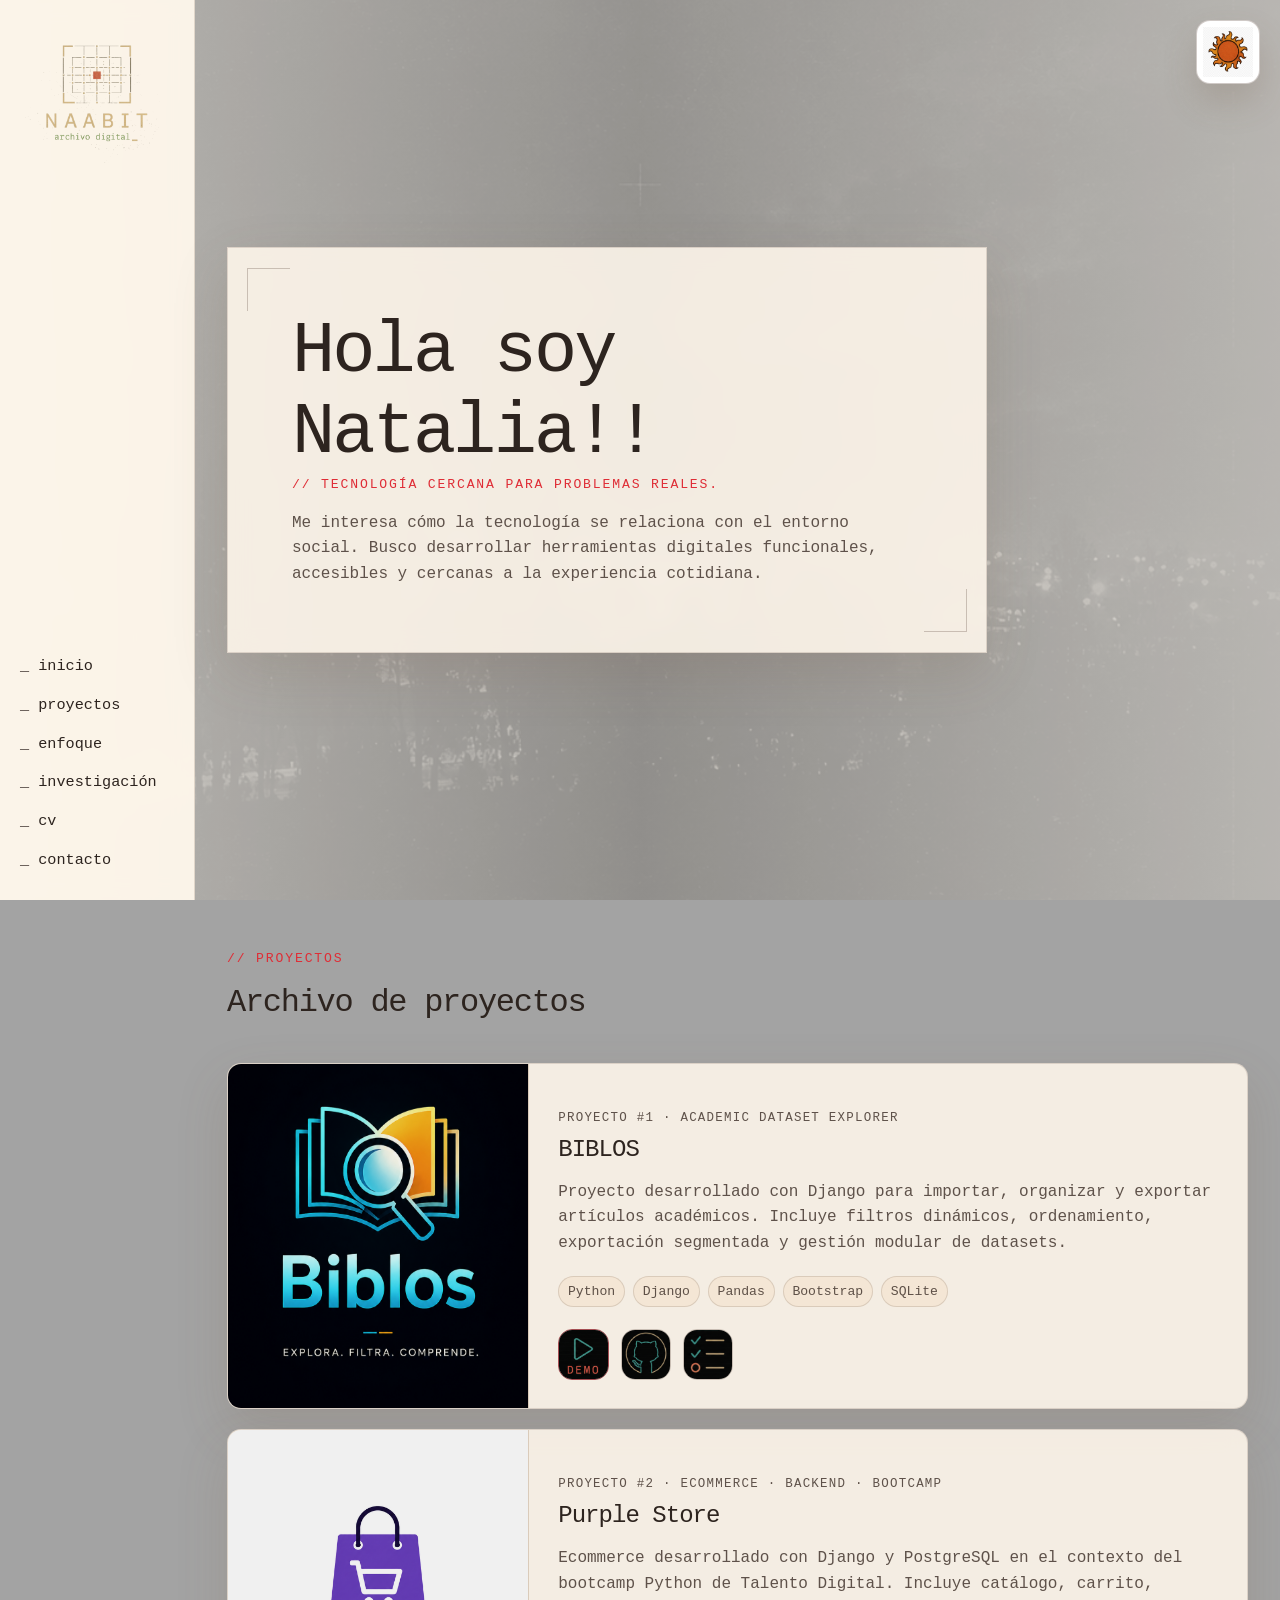
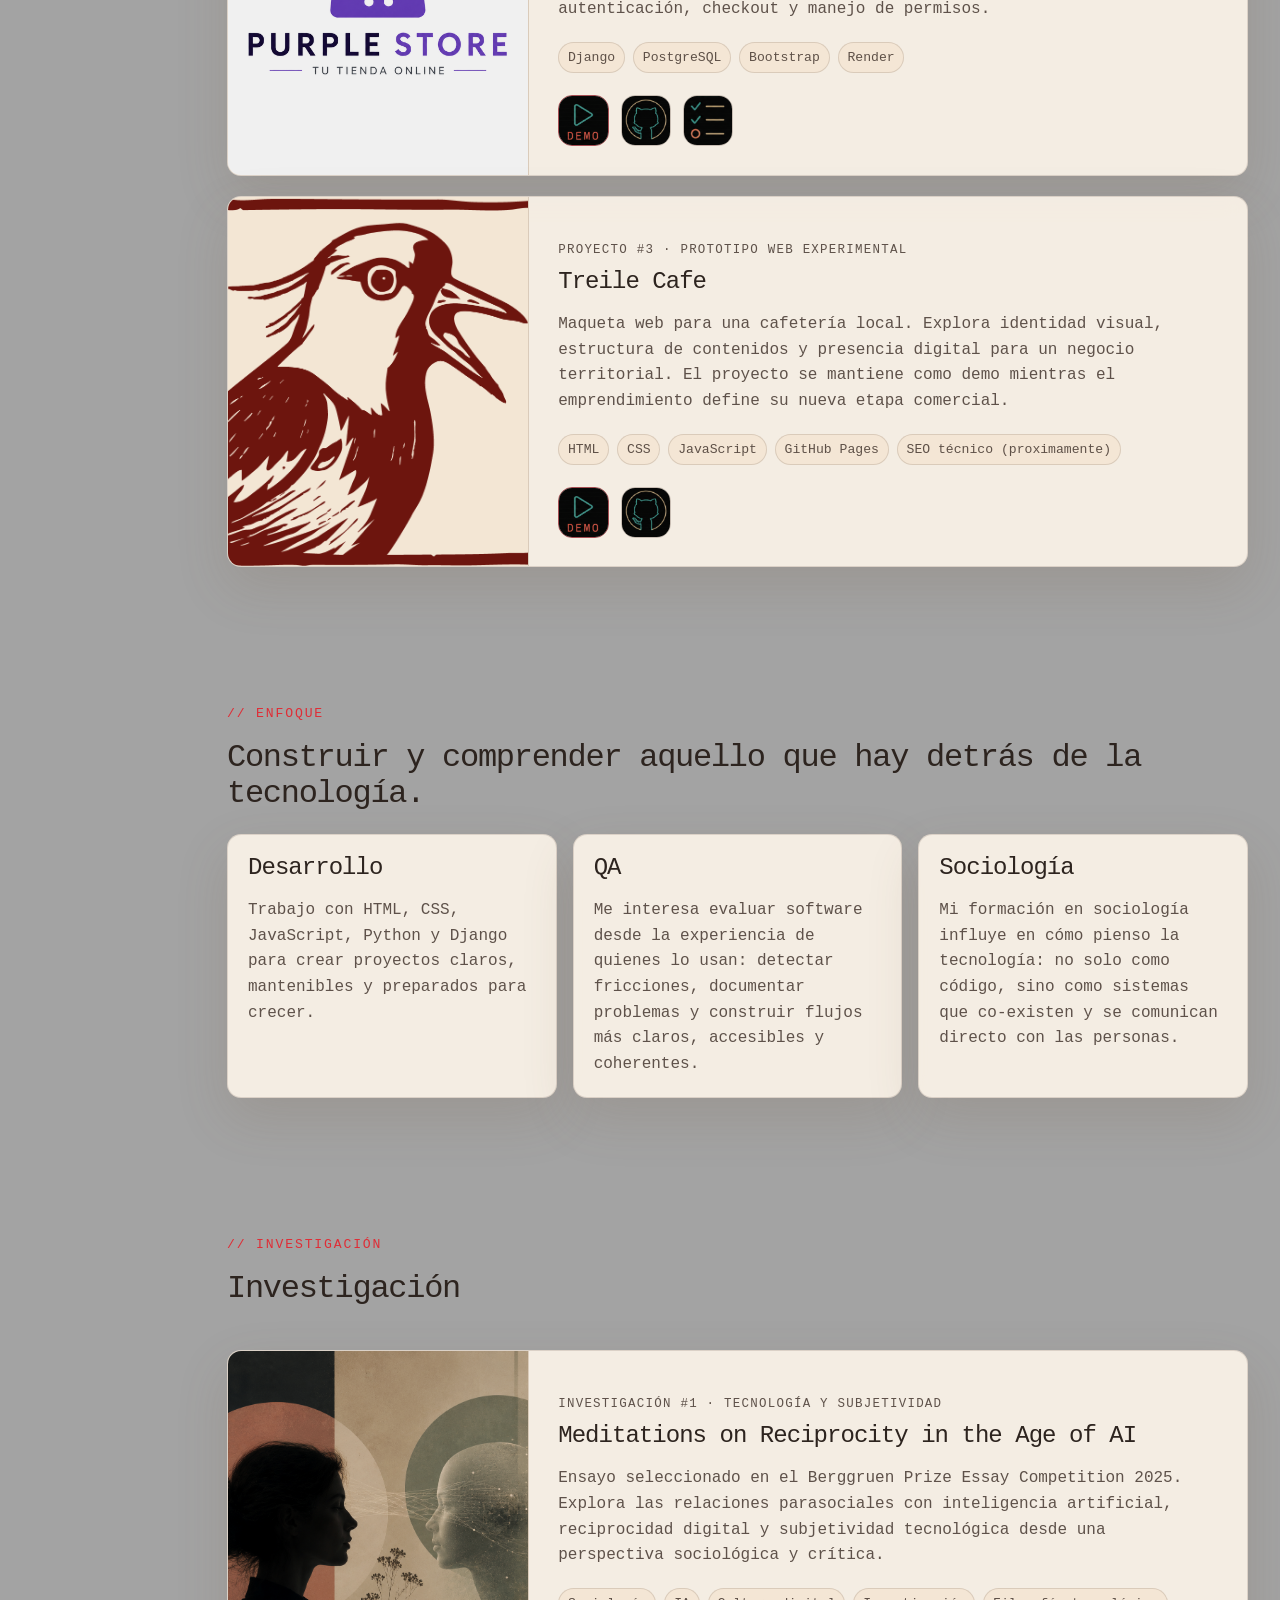
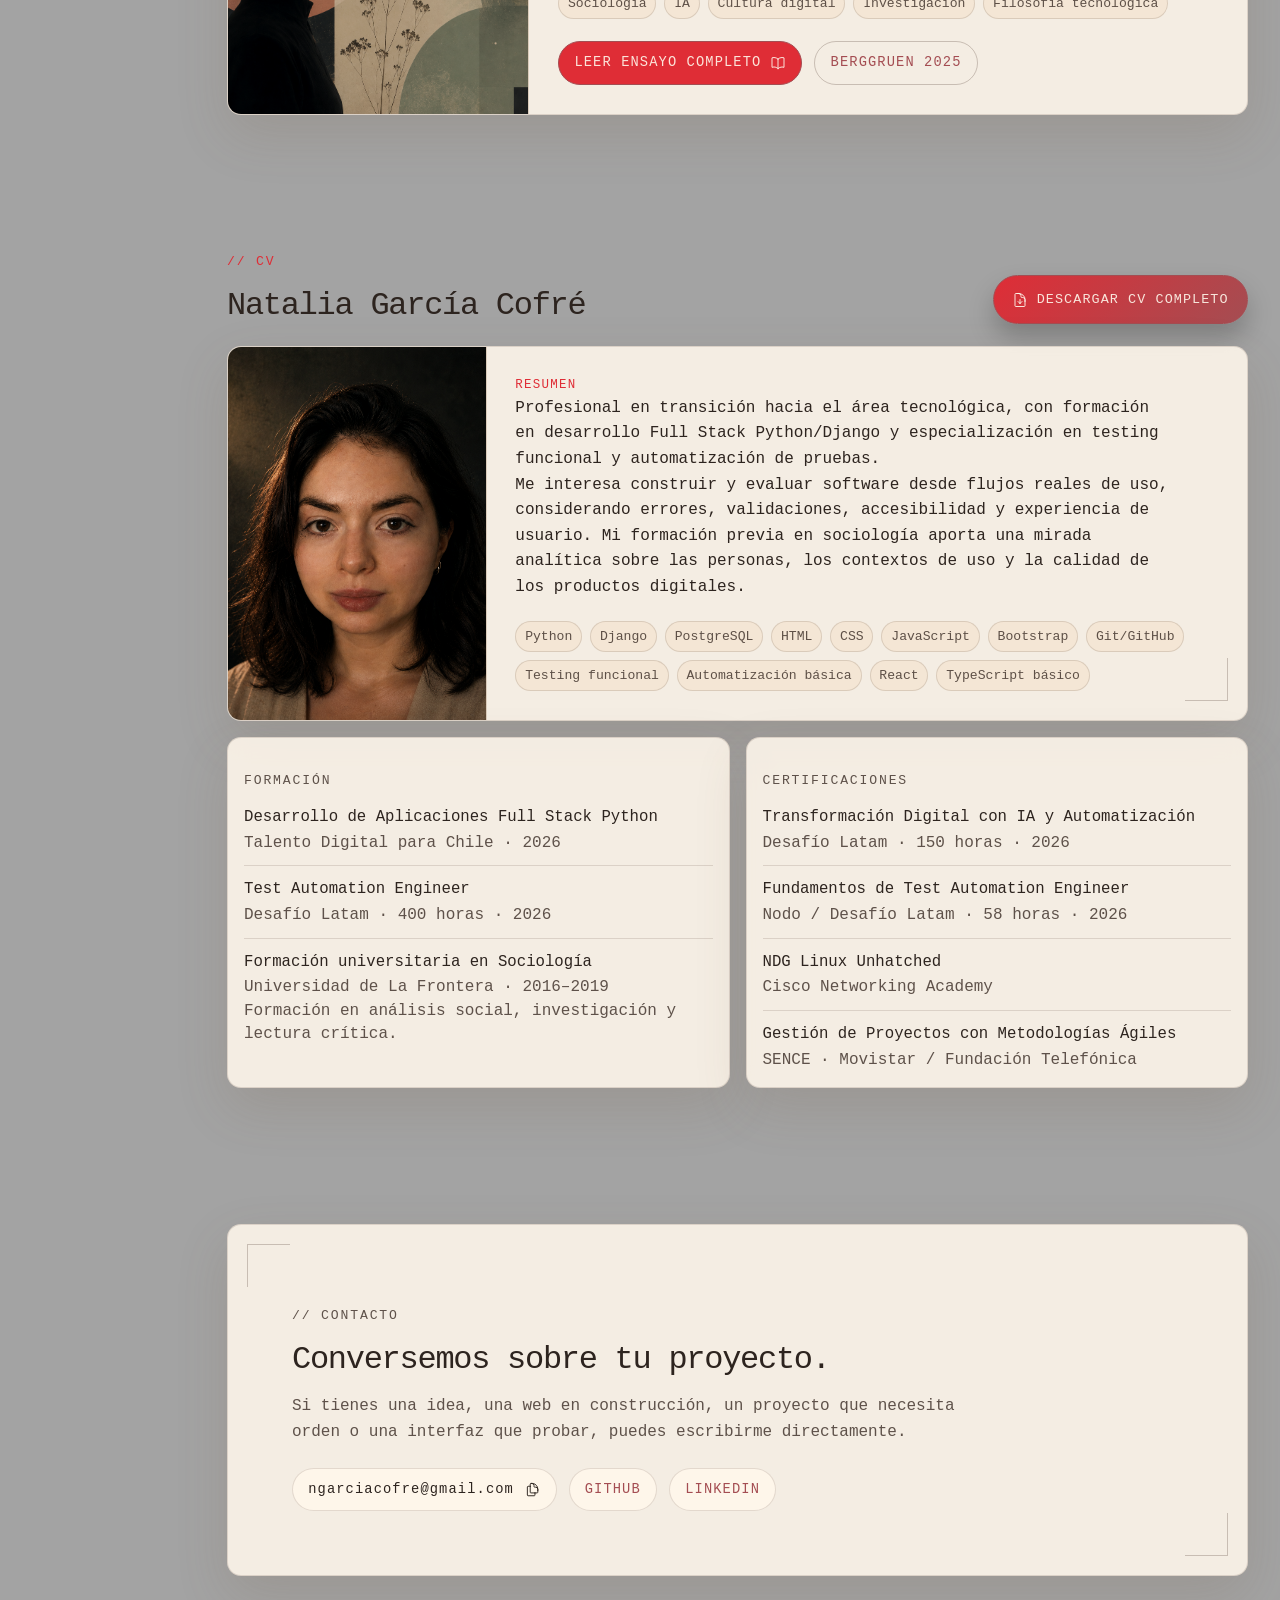
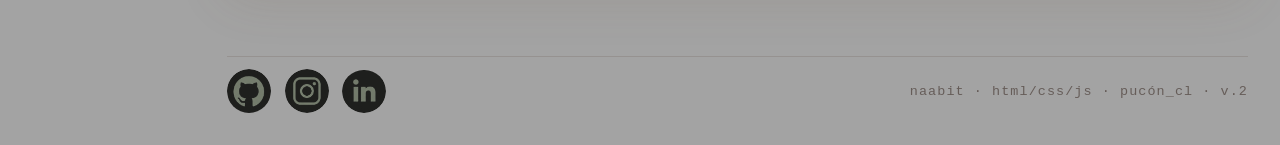
==== index.html @ daf8503c "añade link de certificados" ====
<!doctype html>
<html lang="es">
  <head>
    <meta charset="UTF-8" />
    <meta name="viewport" content="width=device-width, initial-scale=1.0" />
    <meta
      name="description"
      content="Portafolio de Natalia García Cofré"
      image="./assets/img/logo2.png"
    />
    <title>Natalia García | Naabit</title>

    <script>
      (() => {
        try {
          const storedTheme = localStorage.getItem("naabit-theme");
          const theme =
            storedTheme === "light" || storedTheme === "dark"
              ? storedTheme
              : window.matchMedia("(prefers-color-scheme: light)").matches
                ? "light"
                : "dark";
          document.documentElement.dataset.theme = theme;
        } catch {
          document.documentElement.dataset.theme = "dark";
        }
      })();
    </script>

    <link rel="icon" type="image/png" href="./assets/img/favicon/favicon.png" />
    <link rel="stylesheet" href="./assets/css/style.css" />
  </head>

  <body class="is-loading">
    <div class="page-loader" aria-hidden="true">
      <p class="page-loader__label">Natalia Garcia - Portafolio</p>
    </div>

    <div class="site-layout">
      <div data-include="./partials/sidebar.html"></div>

      <main class="main">
        <section class="hero" id="inicio" aria-labelledby="hero-title">
          <div class="hero__panel frame-panel">
            <h1 id="hero-title">Hola soy Natalia!!</h1>
            <p class="eyebrow">// Tecnología cercana para problemas reales.</p>
            <p class="hero__text">
              Me interesa cómo la tecnología se relaciona con el entorno social.
              Busco desarrollar herramientas digitales funcionales, accesibles y
              cercanas a la experiencia cotidiana.
            </p>
          </div>
        </section>

        <section
          class="section projects-list"
          id="proyectos"
          aria-labelledby="projects-title"
        >
          <div class="section-header section-header--inline">
            <div>
              <p class="eyebrow">// PROYECTOS</p>
              <h2 id="projects-title">Archivo de proyectos</h2>
            </div>
         
          </div>

          <article class="project-card">
            <figure class="project-card__media">
              <img
                src="./assets/img/projects/biblos.png"
                alt="Vista del proyecto BIBLOS"
                loading="lazy"
              />
            </figure>

            <div class="project-card__body">
              <p class="project-card__kicker">Proyecto #1 · Academic Dataset Explorer</p>
              <h3>BIBLOS</h3>
              <p>
                Proyecto desarrollado con Django para importar, organizar y exportar
                artículos académicos. Incluye filtros dinámicos, ordenamiento,
                exportación segmentada y gestión modular de datasets.
              </p>

              <ul class="tag-list" aria-label="Tecnologías utilizadas en BIBLOS">
                <li>Python</li>
                <li>Django</li>
                <li>Pandas</li>
                <li>Bootstrap</li>
                <li>SQLite</li>
              </ul>

              <div class="project-card__actions" aria-label="Enlaces de BIBLOS">
                <a
                  class="button button--primary button--icon"
                  href="https://biblos-adql.onrender.com/"
                  target="_blank"
                  rel="noopener noreferrer"
                  aria-label="Ver demo de BIBLOS"
                  title="Ver demo"
                >
                  <img
                    class="button__icon"
                    src="./assets/img/icons/icon-demo.png"
                    alt=""
                    aria-hidden="true"
                    loading="lazy"
                  />
                  <span class="visually-hidden">Ver demo</span>
                </a>
                <a
                  class="button button--ghost button--icon"
                  href="https://github.com/naabit/biblos"
                  target="_blank"
                  rel="noopener noreferrer"
                  aria-label="Repositorio de BIBLOS"
                  title="Repositorio"
                >
                  <img
                    class="button__icon"
                    src="./assets/img/icons/icon-repo.png"
                    alt=""
                    aria-hidden="true"
                    loading="lazy"
                  />
                  <span class="visually-hidden">Repositorio</span>
                </a>
                <a
                  class="button button--ghost button--icon"
                  href="https://github.com/naabit/biblos/actions"
                  target="_blank"
                  rel="noopener noreferrer"
                  aria-label="Testing de BIBLOS"
                  title="Testing"
                >
                  <img
                    class="button__icon"
                    src="./assets/img/icons/icon-testing.png"
                    alt=""
                    aria-hidden="true"
                    loading="lazy"
                  />
                  <span class="visually-hidden">Testing</span>
                </a>
              </div>
            </div>
          </article>

          <article class="project-card">
            <figure class="project-card__media">
              <img
                src="./assets/img/projects/purple-store.png"
                alt="Vista del proyecto Purple Store"
                loading="lazy"
              />
            </figure>

            <div class="project-card__body">
              <p class="project-card__kicker">Proyecto #2 · Ecommerce · Backend · Bootcamp</p>
              <h3>Purple Store</h3>
              <p>
                Ecommerce desarrollado con Django y PostgreSQL en el contexto del
                bootcamp Python de Talento Digital. Incluye catálogo, carrito,
                autenticación, checkout y manejo de permisos.
              </p>

              <ul class="tag-list" aria-label="Tecnologías utilizadas en Purple Store">
                <li>Django</li>
                <li>PostgreSQL</li>
                <li>Bootstrap</li>
                <li>Render</li>
              </ul>

              <div class="project-card__actions" aria-label="Enlaces de Purple Store">
                <a
                  class="button button--primary button--icon"
                  href="https://ecommerce-portafolio.onrender.com/"
                  target="_blank"
                  rel="noopener noreferrer"
                  aria-label="Ver demo de Purple Store"
                  title="Ver demo"
                >
                  <img
                    class="button__icon"
                    src="./assets/img/icons/icon-demo.png"
                    alt=""
                    aria-hidden="true"
                    loading="lazy"
                  />
                  <span class="visually-hidden">Ver demo</span>
                </a>
                <a
                  class="button button--ghost button--icon"
                  href="https://github.com/naabit/ecommerce_portafolio"
                  target="_blank"
                  rel="noopener noreferrer"
                  aria-label="Repositorio de Purple Store"
                  title="Repositorio"
                >
                  <img
                    class="button__icon"
                    src="./assets/img/icons/icon-repo.png"
                    alt=""
                    aria-hidden="true"
                    loading="lazy"
                  />
                  <span class="visually-hidden">Repositorio</span>
                </a>
                <a
                  class="button button--ghost button--icon"
                  href="https://github.com/naabit/ecommerce-testing-portfolio"
                  target="_blank"
                  rel="noopener noreferrer"
                  aria-label="Testing de Purple Store"
                  title="Testing"
                >
                  <img
                    class="button__icon"
                    src="./assets/img/icons/icon-testing.png"
                    alt=""
                    aria-hidden="true"
                    loading="lazy"
                  />
                  <span class="visually-hidden">Testing</span>
                </a>
              </div>
            </div>
          </article>

          <article class="project-card">
            <figure class="project-card__media">
              <img
                src="./assets/img/projects/treile-cafe.png"
                alt="Isologotipo del proyecto Treile Cafe"
                loading="lazy"
              />
            </figure>

            <div class="project-card__body">
              <p class="project-card__kicker">Proyecto #3 · Prototipo web experimental</p>
              <h3>Treile Cafe</h3>
              <p>
                Maqueta web para una cafetería local. Explora identidad visual, estructura de contenidos y presencia digital para un negocio territorial. El proyecto se mantiene como demo mientras el emprendimiento define su nueva etapa comercial.

              </p>

              <ul class="tag-list" aria-label="Tecnologías utilizadas en Treile Cafe">
                <li>HTML</li>
                <li>CSS</li>
                <li>JavaScript</li>
                <li>GitHub Pages</li>
                <li>SEO técnico (proximamente)</li>
              </ul>

              <div class="project-card__actions" aria-label="Enlaces de Treile Cafe">
                <a
                  class="button button--primary button--icon"
                  href="https://naabit.github.io/treile-cafe-site/index.html"
                  target="_blank"
                  rel="noopener noreferrer"
                  aria-label="Ver demo de Treile Cafe"
                  title="Ver demo"
                >
                  <img
                    class="button__icon"
                    src="./assets/img/icons/icon-demo.png"
                    alt=""
                    aria-hidden="true"
                    loading="lazy"
                  />
                  <span class="visually-hidden">Ver demo</span>
                </a>
                <a
                  class="button button--ghost button--icon"
                  href="https://github.com/naabit/treile-cafe-site"
                  target="_blank"
                  rel="noopener noreferrer"
                  aria-label="Repositorio de Treile Cafe"
                  title="Repositorio"
                >
                  <img
                    class="button__icon"
                    src="./assets/img/icons/icon-repo.png"
                    alt=""
                    aria-hidden="true"
                    loading="lazy"
                  />
                  <span class="visually-hidden">Repositorio</span>
                </a>
              </div>
            </div>
          </article>
        </section>

        <section class="section intro" id="enfoque" aria-labelledby="intro-title">
          <div class="section-header">
            <p class="eyebrow">// ENFOQUE</p>
            <h2 id="intro-title">
              Construir y comprender aquello que hay detrás de la tecnología.
            </h2>
          </div>

          <div class="intro__grid">
            <article class="info-card">
              <h3>Desarrollo</h3>
              <p>
                Trabajo con HTML, CSS, JavaScript, Python y Django para crear
                proyectos claros, mantenibles y preparados para crecer.
              </p>
            </article>

            <article class="info-card">
              <h3>QA</h3>
              <p>
                Me interesa evaluar software desde la experiencia de quienes lo usan:
                detectar fricciones, documentar problemas y construir flujos más claros,
                accesibles y coherentes.
              </p>
            </article>

            <article class="info-card">
              <h3>Sociología</h3>
              <p>
                Mi formación en sociología influye en cómo pienso la tecnología:
                no solo como código, sino como sistemas que co-existen y se comunican
                directo con las personas.
              </p>
            </article>
          </div>
        </section>

        <section
          class="section projects-preview"
          id="investigacion"
          aria-labelledby="research-title"
        >
          <div class="section-header section-header--inline">
            <div>
              <p class="eyebrow">// INVESTIGACIÓN</p>
              <h2 id="research-title">Investigación</h2>
            </div>
          </div>

          <article class="project-card project-card--featured">
            <figure class="project-card__media">
              <img
                src="./assets/img/projects/ensayo.png"
                alt="Investigación sobre reciprocidad e inteligencia artificial"
                loading="lazy"
              />
            </figure>

            <div class="project-card__body">
              <p class="project-card__kicker">Investigación #1 · Tecnología y subjetividad</p>

              <h3>Meditations on Reciprocity in the Age of AI</h3>

              <p>
                Ensayo seleccionado en el Berggruen Prize Essay Competition 2025.
                Explora las relaciones parasociales con inteligencia artificial,
                reciprocidad digital y subjetividad tecnológica desde una perspectiva
                sociológica y crítica.
              </p>

              <ul class="tag-list" aria-label="Temas del ensayo">
                <li>Sociología</li>
                <li>IA</li>
                <li>Cultura digital</li>
                <li>Investigación</li>
                <li>Filosofía tecnológica</li>
              </ul>

              <div class="project-card__actions" aria-label="Enlaces del ensayo">
                <a
                  class="button button--primary"
                  href="https://loc.closertotruth.com/essay/meditations-on-reciprocity-in-the-age-of-ai-from-descartes-to-augmented-parasociality"
                  target="_blank"
                  rel="noopener noreferrer"
                  title="Leer ensayo completo"
                >
                  Leer ensayo completo
                  <svg
                    xmlns="http://www.w3.org/2000/svg"
                    fill="none"
                    viewBox="0 0 24 24"
                    stroke-width="1.5"
                    stroke="currentColor"
                    class="button__icon button__icon--inline"
                    aria-hidden="true"
                  >
                    <path
                      stroke-linecap="round"
                      stroke-linejoin="round"
                      d="M12 6.042A8.967 8.967 0 0 0 6 3.75c-1.052 0-2.062.18-3 .512v14.25A8.987 8.987 0 0 1 6 18c2.305 0 4.408.867 6 2.292m0-14.25a8.966 8.966 0 0 1 6-2.292c1.052 0 2.062.18 3 .512v14.25A8.987 8.987 0 0 0 18 18a8.967 8.967 0 0 0-6 2.292m0-14.25v14.25"
                    />
                  </svg>
                </a>

                <a
                  class="button button--ghost"
                  href="https://loc.closertotruth.com/berggruen-prize-essay-competition-2025"
                  target="_blank"
                  rel="noopener noreferrer"
                  title="Sobre la publicación"
                >
                  Berggruen 2025
                </a>
              </div>
            </div>
          </article>
        </section>

        <section class="section cv-section" id="cv" aria-labelledby="cv-title">
          <div class="section-header section-header--inline">
            <div>
              <p class="eyebrow">// CV</p>
              <h2 id="cv-title">Natalia García Cofré</h2>
            </div>
            <a
              class="cv-download"
              href="assets/docs/Curriculum-Natalia-Garcia.pdf"
              download="Curriculum-Natalia-Garcia.pdf"
            >
              <svg
                xmlns="http://www.w3.org/2000/svg"
                fill="none"
                viewBox="0 0 24 24"
                stroke-width="1.5"
                stroke="currentColor"
                class="cv-download__icon"
                aria-hidden="true"
              >
                <path
                  stroke-linecap="round"
                  stroke-linejoin="round"
                  d="M19.5 14.25v-2.625a3.375 3.375 0 0 0-3.375-3.375h-1.5A1.125 1.125 0 0 1 13.5 7.125v-1.5a3.375 3.375 0 0 0-3.375-3.375H8.25m.75 12 3 3m0 0 3-3m-3 3v-6m-1.5-9H5.625c-.621 0-1.125.504-1.125 1.125v17.25c0 .621.504 1.125 1.125 1.125h12.75c.621 0 1.125-.504 1.125-1.125V11.25a9 9 0 0 0-9-9Z"
                />
              </svg>
              <span>Descargar CV completo</span>
            </a>
          </div>

          <div class="cv-layout">
            <article class="cv-profile frame-panel">
              <figure class="cv-profile__media">
                <img
                  src="./assets/img/profile/perfil.png"
                  alt="Retrato de Natalia Garcia"
                  loading="lazy"
                />
              </figure>

              <div class="cv-profile__body">
                <p class="project-card__kicker">Resumen</p>
               
                <p class="cv-copy">
                  Profesional en transición hacia el área tecnológica, con formación en
                  desarrollo Full Stack Python/Django y especialización en testing
                  funcional y automatización de pruebas.
                </p>
                <p class="cv-copy">
                  Me interesa construir y evaluar software desde flujos reales de uso,
                  considerando errores, validaciones, accesibilidad y experiencia de
                  usuario. Mi formación previa en sociología aporta una mirada analítica
                  sobre las personas, los contextos de uso y la calidad de los productos
                  digitales.
                </p>

                <ul class="tag-list cv-stack" aria-label="Stack y áreas de trabajo">
                  <li>Python</li>
                  <li>Django</li>
                  <li>PostgreSQL</li>
                  <li>HTML</li>
                  <li>CSS</li>
                  <li>JavaScript</li>
                  <li>Bootstrap</li>
                  <li>Git/GitHub</li>
                  <li>Testing funcional</li>
                  <li>Automatización básica</li>
                  <li>React</li>
                  <li>TypeScript básico</li>
                </ul>
              </div>
            </article>

            <div class="cv-grid">
              <article class="info-card cv-card">
                <p class="eyebrow">Formación</p>
                <ul class="cv-list">
                  <li>
                    <strong><a href="https://acreditta.com/credential/1b093081-d14d-458e-a0ff-f20a1e03487c?utm_source=copy&amp;resource_type=badge&amp;resource=1b093081-d14d-458e-a0ff-f20a1e03487c" target="_blank" rel="noopener noreferrer">Desarrollo de Aplicaciones Full Stack Python</a></strong>
                    <span>Talento Digital para Chile · 2026</span>
                  </li>
                  <li>
                    <strong><a href="https://drive.google.com/file/d/1nXvD0d7Q6rV4WrnhYBP-T9habJBA5LOC/view" target="_blank" rel="noopener noreferrer">Test Automation Engineer</a></strong>
                    <span>Desafío Latam · 400 horas · 2026</span>
                  </li>
                  <li>
                    <strong>Formación universitaria en Sociología</strong>
                    <span>Universidad de La Frontera · 2016–2019</span>
                    <span>Formación en análisis social, investigación y lectura crítica.</span>
                  </li>
                </ul>
              </article>

              <article class="info-card cv-card">
                <p class="eyebrow">Certificaciones</p>
                <ul class="cv-list">
                  <li>
                    <strong><a href="https://drive.google.com/file/d/1O0ClMxR_2RqCRDNe1PTMragcGR-EZ21w/view?usp=sharing" target="_blank" rel="noopener noreferrer">Transformación Digital con IA y Automatización</a></strong>
                    <span>Desafío Latam · 150 horas · 2026</span>
                  </li>
                  <li>
                    <strong><a href="https://drive.google.com/file/d/1Xo8-DrMdQPS5Ubs-uxffksuEOo8TcP1F/view?usp=sharing" target="_blank" rel="noopener noreferrer">Fundamentos de Test Automation Engineer</a></strong>
                    <span>Nodo / Desafío Latam · 58 horas · 2026</span>
                  </li>
                  <li>
                    <strong><a href="https://drive.google.com/file/d/10uEG-2bQ6M_fmjWRBORK6n0UhUWyj4Q_/view?usp=sharing" target="_blank" rel="noopener noreferrer">NDG Linux Unhatched</a></strong>
                    <span>Cisco Networking Academy</span>
                  </li>
                  <li>
                    <strong><a href="https://drive.google.com/file/d/1MkPyHT_rA7sqMEEII-9rd4pFSx6bOiCQ/view?usp=sharing" target="_blank" rel="noopener noreferrer">Gestión de Proyectos con Metodologías Ágiles</a></strong>
                    <span>SENCE · Movistar / Fundación Telefónica</span>
                  </li>
                </ul>
              </article>
            </div>
          </div>
        </section>

        <section class="section contact-band" id="contacto" aria-labelledby="contact-title">
          <div class="frame-panel">
            <p class="eyebrow">// CONTACTO</p>
            <h2 id="contact-title">Conversemos sobre tu proyecto.</h2>
            <p>
              Si tienes una idea, una web en construcción, un proyecto que necesita
              orden o una interfaz que probar, puedes escribirme directamente.
            </p>

            <div class="contact-options" aria-label="Opciones de contacto">
              <div class="contact-email-group">
                <button
                  class="contact-copy"
                  type="button"
                  data-copy-email="ngarciacofre@gmail.com"
                  aria-label="Copiar correo ngarciacofre@gmail.com"
                  title="Copiar correo"
                >
                  <span class="contact-copy__text">ngarciacofre@gmail.com</span>
                  <svg
                    xmlns="http://www.w3.org/2000/svg"
                    fill="none"
                    viewBox="0 0 24 24"
                    stroke-width="1.5"
                    stroke="currentColor"
                    class="contact-copy__icon contact-copy__icon--copy"
                    aria-hidden="true"
                  >
                    <path
                      stroke-linecap="round"
                      stroke-linejoin="round"
                      d="M15.75 17.25v3.375c0 .621-.504 1.125-1.125 1.125h-9.75a1.125 1.125 0 0 1-1.125-1.125V7.875c0-.621.504-1.125 1.125-1.125H6.75a9.06 9.06 0 0 1 1.5.124m7.5 10.376h3.375c.621 0 1.125-.504 1.125-1.125V11.25c0-4.46-3.243-8.161-7.5-8.876a9.06 9.06 0 0 0-1.5-.124H9.375c-.621 0-1.125.504-1.125 1.125v3.5m7.5 10.375H9.375a1.125 1.125 0 0 1-1.125-1.125v-9.25m12 6.625v-1.875a3.375 3.375 0 0 0-3.375-3.375h-1.5a1.125 1.125 0 0 1-1.125-1.125v-1.5a3.375 3.375 0 0 0-3.375-3.375H9.75"
                    />
                  </svg>
                  <svg
                    xmlns="http://www.w3.org/2000/svg"
                    fill="none"
                    viewBox="0 0 24 24"
                    stroke-width="1.5"
                    stroke="currentColor"
                    class="contact-copy__icon contact-copy__icon--success"
                    aria-hidden="true"
                  >
                    <path
                      stroke-linecap="round"
                      stroke-linejoin="round"
                      d="M11.35 3.836c-.065.21-.1.433-.1.664 0 .414.336.75.75.75h4.5a.75.75 0 0 0 .75-.75 2.25 2.25 0 0 0-.1-.664m-5.8 0A2.251 2.251 0 0 1 13.5 2.25H15c1.012 0 1.867.668 2.15 1.586m-5.8 0c-.376.023-.75.05-1.124.08C9.095 4.01 8.25 4.973 8.25 6.108V8.25m8.9-4.414c.376.023.75.05 1.124.08 1.131.094 1.976 1.057 1.976 2.192V16.5A2.25 2.25 0 0 1 18 18.75h-2.25m-7.5-10.5H4.875c-.621 0-1.125.504-1.125 1.125v11.25c0 .621.504 1.125 1.125 1.125h9.75c.621 0 1.125-.504 1.125-1.125V18.75m-7.5-10.5h6.375c.621 0 1.125.504 1.125 1.125v9.375m-8.25-3 1.5 1.5 3-3.75"
                    />
                  </svg>
                </button>
              </div>
              <a
                class="contact-link"
                href="https://github.com/naabit"
                target="_blank"
                rel="noopener noreferrer"
              >
                GitHub
              </a>
              <a
                class="contact-link"
                href="https://www.linkedin.com/in/natalia-garcia-cofre"
                target="_blank"
                rel="noopener noreferrer"
              >
                LinkedIn
              </a>
            </div>
          </div>
        </section>

        <div data-include="./partials/footer.html"></div>
      </main>
    </div>

    <script src="./assets/js/includes.js"></script>
    <script src="./assets/js/main.js"></script>
  </body>
</html>
---- assets/css/style.css ----
:root {
  --color-bg: #080b0b;
  --color-bg-soft: #101514;
  --color-surface: rgba(8, 11, 11, 0.68);
  --color-surface-muted: rgba(16, 21, 20, 0.32);
  --color-text: #efe6cf;
  --color-text-soft: rgba(216, 210, 189, 0.78);
  --color-text-muted: rgba(216, 210, 189, 0.55);
  --color-primary: #d96b70;
  --color-primary-dark: #c4575d;
  --color-primary-soft: rgba(217, 107, 112, 0.12);
  --color-border: rgba(216, 210, 189, 0.18);
  --color-border-strong: rgba(216, 210, 189, 0.32);
  --color-sidebar: rgba(16, 21, 20, 0.42);
  --color-sidebar-mobile: rgba(16, 21, 20, 0.76);
  --color-overlay-main: rgba(8, 11, 11, 0.96);
  --color-overlay-mid: rgba(8, 11, 11, 0.62);
  --color-overlay-end: rgba(8, 11, 11, 0.9);
  --color-radial: rgba(217, 107, 112, 0.35);
  --shadow-card: 0 22px 70px rgba(0, 0, 0, 0.48);
  --shadow-float: 0 16px 40px rgba(0, 0, 0, 0.28);
  --font-mono: "Courier New", monospace;
  --radius: 14px;
  --sidebar-width: 195px;
  --frame-corner-size: 42px;
  --frame-corner-offset: 1.2rem;
  --frame-content-safe: calc(var(--frame-corner-offset) + var(--frame-corner-size) + 0.75rem);
}

html[data-theme="light"] {
  --color-bg: #50505085;
  --color-bg-soft: #fff8ece5;
  --color-surface: rgba(255, 248, 236, 0.88);
  --color-surface-muted: rgba(243, 227, 205, 0.66);
  --color-text: #2d241f;
  --color-text-soft: rgba(61, 47, 40, 0.82);
  --color-text-muted: rgba(61, 47, 40, 0.6);
  --color-primary: #df2d36;
  --color-primary-dark: #a44d52;
  --color-primary-soft: rgba(217, 107, 112, 0.16);
  --color-border: rgba(88, 66, 54, 0.16);
  --color-border-strong: rgba(88, 66, 54, 0.28);
  --color-sidebar: rgba(255, 248, 236, 0.94);
  --color-sidebar-mobile: rgba(255, 248, 236, 0.94);
  --color-overlay-main: rgba(246, 239, 227, 0.92);
  --color-overlay-mid: rgba(246, 239, 227, 0.72);
  --color-overlay-end: rgba(255, 248, 236, 0.88);
  --color-radial: rgba(217, 107, 112, 0.16);
  --shadow-card: 0 20px 52px rgba(112, 84, 64, 0.16);
  --shadow-float: 0 18px 34px rgba(112, 84, 64, 0.2);
}

* {
  box-sizing: border-box;
  margin: 0;
  padding: 0;
}

html {
  scroll-behavior: smooth;
}

section[id] {
  scroll-margin-top: 1.25rem;
}

body {
  min-height: 100vh;
  overflow-x: hidden;
  background: var(--color-bg);
  color: var(--color-text);
  font-family: var(--font-mono);
  line-height: 1.6;
  -webkit-font-smoothing: antialiased;
  -moz-osx-font-smoothing: grayscale;
}

body.is-loading {
  overflow: hidden;
}

body::before {
  content: "";
  position: fixed;
  inset: 0;
  z-index: -2;
  pointer-events: none;
  background: var(--color-bg);
}

body::after {
  content: "";
  position: fixed;
  inset: 0;
  z-index: -1;
  pointer-events: none;
  background-image:
    linear-gradient(90deg, var(--color-overlay-main), var(--color-overlay-mid), var(--color-overlay-end)),
    radial-gradient(circle at 72% 42%, var(--color-radial), transparent 0 10%, transparent 20%),
    url("../img/bg/hero-bg.png");
  background-size: cover;
  background-position: center;
  filter: grayscale(0.55) contrast(1.08) brightness(0.8);
}

img {
  max-width: 100%;
  display: block;
}

a {
  color: inherit;
  text-decoration: none;
}

a:hover {
  color: var(--color-primary);
}

a:focus-visible,
button:focus-visible {
  outline: 2px solid rgba(217, 107, 112, 0.75);
  outline-offset: 4px;
  border-radius: 8px;
}

button {
  font: inherit;
}

.page-loader {
  position: fixed;
  inset: 0;
  z-index: 9999;
  display: grid;
  place-items: center;
  padding: 1.5rem;
  background:
    linear-gradient(135deg, var(--color-overlay-main), var(--color-overlay-end)),
    var(--color-bg);
  transition: opacity 0.35s ease, visibility 0.35s ease;
}

.page-loader.is-hidden {
  opacity: 0;
  visibility: hidden;
  pointer-events: none;
}

.page-loader__label {
  color: var(--color-text);
  font-size: clamp(1.15rem, 2.5vw, 1.8rem);
  letter-spacing: 0.18em;
  text-transform: uppercase;
  text-align: center;
}

.site-layout {
  display: grid;
  grid-template-columns: var(--sidebar-width) minmax(0, 1fr);
  min-height: 100vh;
}

.sidebar {
  position: sticky;
  top: 0;
  height: 100vh;
  display: flex;
  flex-direction: column;
  gap: 1.25rem;
  padding: 1.5rem 1.25rem;
  overflow: auto;
  border-right: 1px solid var(--color-border);
  background: var(--color-sidebar);
  backdrop-filter: blur(10px);
}

.sidebar__top {
  display: flex;
  align-items: center;
  justify-content: space-between;
  gap: 0.85rem;
}

.brand {
  display: inline-flex;
  align-items: center;
}

.brand__logo {
  width: min(220px, 100%);
  height: auto;
  opacity: 0.94;
}

.nav {
  display: flex;
  flex-direction: column;
  gap: 0.9rem;
  margin-top: auto;
  padding-bottom: 0.25rem;
}

.nav a {
  color: var(--color-text);
  font-size: 0.95rem;
  transition: color 0.2s ease, transform 0.2s ease;
}

.nav a:hover {
  color: var(--color-primary);
  transform: translateX(6px);
}

.nav-toggle {
  display: none;
}

.main {
  min-height: 100vh;
  display: flex;
  flex-direction: column;
  gap: clamp(1rem, 2vw, 1.5rem);
  padding: clamp(1.25rem, 3vw, 2rem);
}

.hero,
.section {
  position: relative;
  z-index: 1;
}

.frame-panel,
.project-card,
.info-card {
  position: relative;
  background: var(--color-surface);
  border: 1px solid var(--color-border);
  box-shadow: var(--shadow-card);
  backdrop-filter: blur(10px);
}

.frame-panel::before,
.frame-panel::after {
  content: "";
  position: absolute;
  width: var(--frame-corner-size);
  height: var(--frame-corner-size);
  z-index: 0;
  pointer-events: none;
}

.frame-panel::before {
  top: var(--frame-corner-offset);
  left: var(--frame-corner-offset);
  border-top: 1px solid var(--color-border-strong);
  border-left: 1px solid var(--color-border-strong);
}

.frame-panel::after {
  right: var(--frame-corner-offset);
  bottom: var(--frame-corner-offset);
  border-right: 1px solid var(--color-border-strong);
  border-bottom: 1px solid var(--color-border-strong);
}

.frame-panel > * {
  position: relative;
  z-index: 1;
}

.hero {
  min-height: calc(100vh - 4rem);
  display: grid;
  align-items: center;
  gap: 1rem;
}

.hero__panel {
  width: min(760px, 100%);
  padding: clamp(2rem, 5vw, 4rem);
}

.eyebrow {
  margin-bottom: 1rem;
  color: var(--color-primary);
  font-size: 0.82rem;
  letter-spacing: 0.14em;
  text-transform: uppercase;
}

h1,
h2,
h3 {
  color: var(--color-text);
  font-weight: 400;
  line-height: 1.12;
  letter-spacing: -0.04em;
}

h1 {
  max-width: 780px;
  font-size: clamp(2.25rem, 6vw, 4.5rem);
}

h2 {
  font-size: clamp(1.45rem, 3vw, 2rem);
}

h3 {
  font-size: clamp(1.2rem, 2vw, 1.5rem);
}

.hero__text,
.info-card p,
.project-card p,
.contact-band p {
  max-width: 680px;
  margin-top: 1rem;
  color: var(--color-text-soft);
}

.hero__actions,
.project-card__actions,
.contact-options {
  display: flex;
  flex-wrap: wrap;
  gap: 0.75rem;
  margin-top: 1.4rem;
}

.button,
.contact-link,
.text-link {
  display: inline-flex;
  align-items: center;
  width: fit-content;
  color: var(--color-primary-dark);
  font-size: 0.86rem;
  letter-spacing: 0.08em;
  text-transform: uppercase;
}

.button,
.contact-link {
  justify-content: center;
  padding: 0.62rem 0.95rem;
  border: 1px solid var(--color-border);
  border-radius: 999px;
  background: var(--color-surface);
  color: var(--color-text);
  transition: transform 0.2s ease, border-color 0.2s ease, background 0.2s ease, color 0.2s ease;
}

.contact-copy {
  display: inline-flex;
  align-items: center;
  justify-content: space-between;
  gap: 0.7rem;
  min-width: min(100%, 18rem);
  padding: 0.62rem 0.95rem;
  border: 1px solid var(--color-border);
  border-radius: 999px;
  background: var(--color-surface);
  color: var(--color-text);
  font: inherit;
  font-size: 0.86rem;
  letter-spacing: 0.08em;
  cursor: pointer;
  transition: transform 0.2s ease, border-color 0.2s ease, background 0.2s ease, color 0.2s ease;
}

.contact-copy__text {
  min-width: 0;
  overflow-wrap: anywhere;
  text-align: left;
}

.contact-copy__icon {
  width: 0.95rem;
  height: 0.95rem;
  flex: 0 0 auto;
}

.contact-copy__icon--success {
  display: none;
}

.button--icon {
  padding: 0;
  width: 3.15rem;
  height: 3.15rem;
  border-radius: 14px;
  overflow: hidden;
}

.button__icon {
  width: 100%;
  height: 100%;
  object-fit: cover;
  display: block;
}

.button__icon--inline {
  width: 1rem;
  height: 1rem;
  flex: 0 0 auto;
}

.button {
  gap: 0.55rem;
}

.visually-hidden {
  position: absolute;
  width: 1px;
  height: 1px;
  padding: 0;
  margin: -1px;
  overflow: hidden;
  clip: rect(0, 0, 0, 0);
  white-space: nowrap;
  border: 0;
}

.button--primary {
  background: var(--color-primary);
  color: var(--color-bg-soft);
  border: 1px solid var(--color-primary-dark);
}

.button--primary:hover {
  background: var(--color-primary-dark);
  color: var(--color-bg-soft);
}

.button--ghost {
  background: transparent;
  color: var(--color-primary-dark);
  border: 1px solid var(--color-border-strong);
}

.button:hover,
.contact-link:hover,
.contact-copy:hover {
  transform: translateY(-1px);
}

.button--ghost:hover {
  background: var(--color-primary-soft);
  color: var(--color-primary-dark);
}

.text-link {
  padding-bottom: 0.2rem;
  color: var(--color-primary-dark);
  border-bottom: 1px solid transparent;
}

.text-link::after {
  content: "_";
  margin-left: 0.18em;
  animation: cursor-blink 1.05s steps(1, end) infinite;
}

.text-link:hover,
.contact-link:hover,
.contact-copy:hover {
  color: var(--color-primary);
}

.text-link:hover {
  border-color: var(--color-primary);
}

.cv-download {
  display: inline-flex;
  align-items: center;
  justify-content: center;
  gap: 0.55rem;
  padding: 0.78rem 1.15rem;
  border: 1px solid var(--color-primary-dark);
  border-radius: 999px;
  background:
    linear-gradient(135deg, var(--color-primary), var(--color-primary-dark));
  box-shadow: 0 14px 26px rgba(0, 0, 0, 0.22);
  color: var(--color-bg-soft);
  font-size: 0.84rem;
  letter-spacing: 0.08em;
  text-transform: uppercase;
  transition:
    transform 0.2s ease,
    box-shadow 0.2s ease,
    filter 0.2s ease;
}

.cv-download__icon {
  width: 1rem;
  height: 1rem;
  flex: 0 0 auto;
}

.cv-download:hover {
  color: var(--color-bg-soft);
  transform: translateY(-2px);
  box-shadow: 0 18px 30px rgba(0, 0, 0, 0.28);
  filter: saturate(1.08);
}

@keyframes cursor-blink {
  0%, 49% { opacity: 1; }
  50%, 100% { opacity: 0; }
}

.hero__meta {
  align-self: end;
  justify-self: end;
  color: var(--color-text-muted);
  font-size: 0.72rem;
  letter-spacing: 0.08em;
}

.section {
  padding: clamp(2rem, 5vw, 3.5rem) 0;
}

.section-header {
  margin-bottom: 1.4rem;
}

.section-header--inline {
  display: flex;
  align-items: end;
  justify-content: space-between;
  gap: 1.5rem;
}

.intro__grid {
  display: grid;
  grid-template-columns: repeat(3, minmax(0, 1fr));
  gap: 1rem;
}

.cv-grid {
  display: grid;
  grid-template-columns: repeat(2, minmax(0, 1fr));
  gap: 1rem;
}

.cv-layout {
  display: grid;
  gap: 1rem;
}

.info-card {
  min-height: 100%;
  padding: 1.25rem;
  border-radius: var(--radius);
}

.projects-list,
.projects-preview {
  display: grid;
  gap: 1.25rem;
}

.project-card {
  display: grid;
  grid-template-columns: minmax(240px, 0.42fr) minmax(0, 1fr);
  overflow: hidden;
  border-radius: var(--radius);
}

.project-card__media {
  min-height: 260px;
  border-right: 1px solid var(--color-border);
  background: var(--color-surface-muted);
}

.project-card__media img {
  width: 100%;
  height: 100%;
  object-fit: cover;
  filter: grayscale(0.12) contrast(1.02) brightness(0.94);
}

.project-card__body {
  display: flex;
  min-width: 0;
  flex-direction: column;
  justify-content: center;
  padding: clamp(1.25rem, 2.5vw, 1.8rem);
}

.project-card__kicker {
  margin-top: 0;
  color: var(--color-primary);
  font-size: 0.78rem;
  letter-spacing: 0.1em;
  text-transform: uppercase;
}

.project-card h2,
.project-card h3 {
  margin-top: 0.5rem;
  color: var(--color-text);
}

.tag-list {
  display: flex;
  flex-wrap: wrap;
  gap: 0.5rem;
  margin-top: 1.2rem;
  list-style: none;
}

.tag-list li {
  padding: 0.25rem 0.55rem;
  background: var(--color-surface-muted);
  color: var(--color-text-soft);
  border: 1px solid var(--color-border);
  border-radius: 999px;
  font-size: 0.82rem;
}

.contact-band .frame-panel {
  padding: clamp(2rem, 5vw, 4rem);
  border-radius: var(--radius);
}

.cv-profile {
  display: grid;
  grid-template-columns: minmax(220px, 0.34fr) minmax(0, 1fr);
  overflow: hidden;
  border-radius: var(--radius);
}

.cv-profile__media {
  min-height: 100%;
  border-right: 1px solid var(--color-border);
  background: var(--color-surface-muted);
}

.cv-profile__media img {
  width: 100%;
  height: 100%;
  object-fit: cover;
  object-position: center top;
  filter: contrast(1.02) brightness(0.96);
}

.cv-profile__body {
  padding: clamp(1.25rem, 2.5vw, 1.8rem);
}

.cv-copy {
  max-width: 68ch;
}

.cv-card .eyebrow {
  margin-bottom: 0.85rem;
}

.cv-card {
  padding: 1rem;
}

.cv-stack {
  margin-top: 1.3rem;
}

.cv-list strong {
  color: var(--color-text);
  font-size: 0.98rem;
  font-weight: 500;
}

.cv-list {
  display: grid;
  gap: 0.7rem;
  margin: 0;
  padding: 0;
  list-style: none;
}

.cv-list li {
  display: grid;
  gap: 0.1rem;
  padding-bottom: 0.7rem;
  border-bottom: 1px solid var(--color-border);
}

.cv-list li:last-child {
  padding-bottom: 0;
  border-bottom: 0;
}

.cv-list span {
  color: var(--color-text-soft);
  line-height: 1.4;
}

.site-footer {
  display: flex;
  align-items: center;
  justify-content: space-between;
  gap: 1.25rem;
  margin-top: auto;
  padding-top: 0.75rem;
  border-top: 1px solid var(--color-border);
}

.site-footer__links {
  display: flex;
  align-items: center;
  gap: 0.85rem;
}

.site-footer__links a {
  display: inline-grid;
  place-items: center;
  width: 44px;
  height: 44px;
  border-radius: 999px;
  overflow: hidden;
  transition: transform 0.22s ease, opacity 0.22s ease, background-color 0.22s ease;
}

.site-footer__links a:hover {
  transform: translateY(-2px) scale(1.06);
  opacity: 0.92;
  background-color: var(--color-primary-soft);
}

.site-footer__links img {
  width: 44px;
  height: auto;
  opacity: 0.92;
  border-radius: inherit;
}

.site-footer__meta {
  color: var(--color-text-muted);
  font-size: 0.84rem;
  letter-spacing: 0.08em;
  text-align: right;
  text-transform: lowercase;
}

.contact-link {
  color: var(--color-primary-dark);
}

.contact-link:hover,
.contact-copy:hover {
  background: var(--color-primary-soft);
}

.contact-email-group {
  display: inline-flex;
  width: fit-content;
}

.contact-copy.is-copied {
  border-color: var(--color-primary-dark);
  background: var(--color-primary-soft);
  color: var(--color-primary);
}

.contact-copy.is-copied .contact-copy__icon--copy {
  display: none;
}

.contact-copy.is-copied .contact-copy__icon--success {
  display: block;
}

.theme-toggle {
  position: fixed;
  top: 1.25rem;
  right: 1.25rem;
  z-index: 80;
  display: inline-grid;
  place-items: center;
  width: 4rem;
  height: 4rem;
  padding: 0;
  border: 1px solid var(--color-border-strong);
  border-radius: 14px;
  background: #fff;
  box-shadow: var(--shadow-float);
  backdrop-filter: blur(14px);
  cursor: pointer;
  transition: transform 0.2s ease, background 0.2s ease, border-color 0.2s ease;
}

.theme-toggle:hover {
  transform: translateY(-2px) scale(1.03);
  background: #fff;
  border-color: var(--color-primary);
}

.theme-toggle__icon {
  position: absolute;
  width: 3.12rem;
  height: 3.12rem;
  object-fit: contain;
  transition: opacity 0.2s ease, transform 0.2s ease;
}

.theme-toggle__icon--moon {
  opacity: 1;
  transform: scale(1) rotate(0deg);
}

.theme-toggle__icon--sun {
  opacity: 0;
  transform: scale(0.8) rotate(-12deg);
}

html[data-theme="light"] .theme-toggle__icon--sun {
  opacity: 1;
  transform: scale(1) rotate(0deg);
}

html[data-theme="light"] .theme-toggle__icon--moon {
  opacity: 0;
  transform: scale(0.8) rotate(12deg);
}

@media (prefers-reduced-motion: reduce) {
  html { scroll-behavior: auto; }
  *, *::before, *::after {
    animation-duration: 0.001ms !important;
    animation-iteration-count: 1 !important;
    scroll-behavior: auto !important;
    transition-duration: 0.001ms !important;
  }
}

@media (max-width: 960px) {
  .intro__grid {
    grid-template-columns: 1fr;
  }

  .cv-grid {
    grid-template-columns: 1fr;
  }

  .cv-profile {
    grid-template-columns: 1fr;
  }

  .cv-profile__media {
    min-height: 340px;
    border-right: 0;
    border-bottom: 1px solid var(--color-border);
  }

  .project-card {
    grid-template-columns: 1fr;
  }

  .project-card__media {
    min-height: 220px;
    border-right: 0;
    border-bottom: 1px solid var(--color-border);
  }
}

@media (max-width: 850px) {
  :root {
    --sidebar-rail: 56px;
    --sidebar-open: 260px;
    --frame-corner-size: 26px;
    --frame-corner-offset: 0.85rem;
    --frame-content-safe: calc(var(--frame-corner-offset) + var(--frame-corner-size) + 0.65rem);
  }

  .site-layout {
    grid-template-columns: 1fr;
  }

  .sidebar {
    position: fixed;
    inset: 0 auto 0 0;
    z-index: 50;
    width: var(--sidebar-rail);
    height: 100vh;
    gap: 0;
    overflow: hidden;
    padding: 0;
    border-right: 1px solid var(--color-border);
    background: var(--color-sidebar-mobile);
    transition: width 0.25s ease;
  }

  .sidebar__top {
    min-height: 0;
    justify-content: center;
    padding: 0.75rem 0.5rem 0.5rem;
    border-bottom: 1px solid var(--color-border);
  }

  .brand {
    display: none;
  }

  .brand__logo {
    width: 150px;
  }

  .nav-toggle {
    display: inline-grid;
    place-items: center;
    width: 40px;
    height: 40px;
    cursor: pointer;
    border: 1px solid var(--color-border);
    border-radius: 10px;
    background: var(--color-surface-muted);
  }

  .nav-toggle__bar {
    display: block;
    width: 18px;
    height: 1px;
    margin: 2px 0;
    background: var(--color-text-soft);
  }

  .nav {
    gap: 0.55rem;
    margin-top: 0;
    padding: 0 0.9rem 1rem;
    opacity: 0;
    visibility: hidden;
    pointer-events: none;
    transform: translateX(-6px);
    transition: opacity 0.18s ease, transform 0.18s ease, visibility 0.18s ease;
  }

  .nav a {
    font-size: 0.82rem;
  }

  .sidebar--open {
    width: var(--sidebar-open);
    overflow: auto;
  }

  .sidebar--open .sidebar__top {
    justify-content: space-between;
    padding: 0.85rem 1rem 0.75rem;
  }

  .sidebar--open .brand {
    display: flex;
  }

  .sidebar--open .nav {
    opacity: 1;
    visibility: visible;
    pointer-events: auto;
    transform: translateX(0);
  }

  .main {
    padding: 1.2rem 1.2rem 1.8rem calc(1.2rem + var(--sidebar-rail));
  }

  .theme-toggle {
    top: 0.9rem;
    right: 0.9rem;
    width: 3.5rem;
    height: 3.5rem;
  }

  .theme-toggle__icon {
    width: 2.81rem;
    height: 2.81rem;
  }

  .hero {
    min-height: calc(100vh - 2.4rem);
  }

  .hero__panel,
  .contact-band .frame-panel {
    padding: max(1.25rem, var(--frame-content-safe)) 1rem;
  }

  h1 {
    font-size: clamp(2rem, 11vw, 3rem);
  }

  .hero__meta {
    display: none;
  }

  .section-header--inline,
  .site-footer {
    align-items: flex-start;
    flex-direction: column;
  }

  .site-footer__meta {
    text-align: left;
  }
}
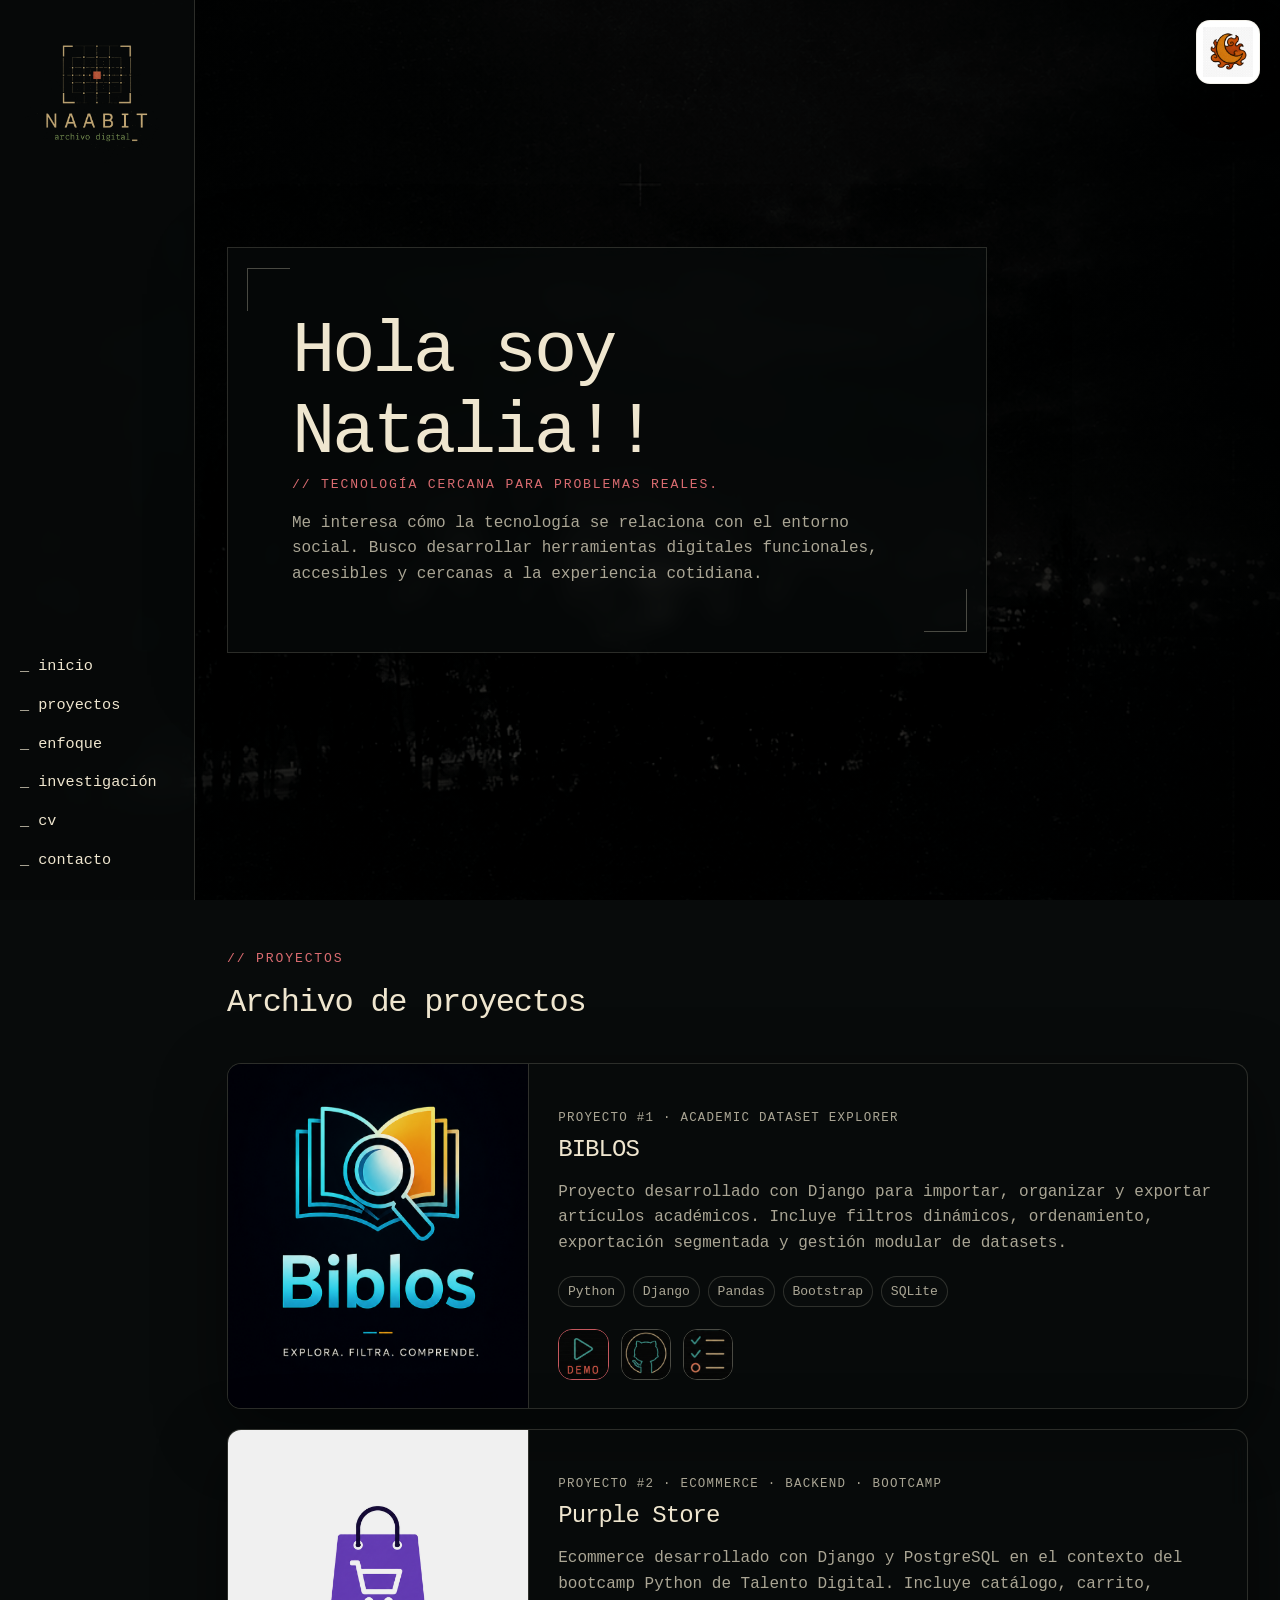
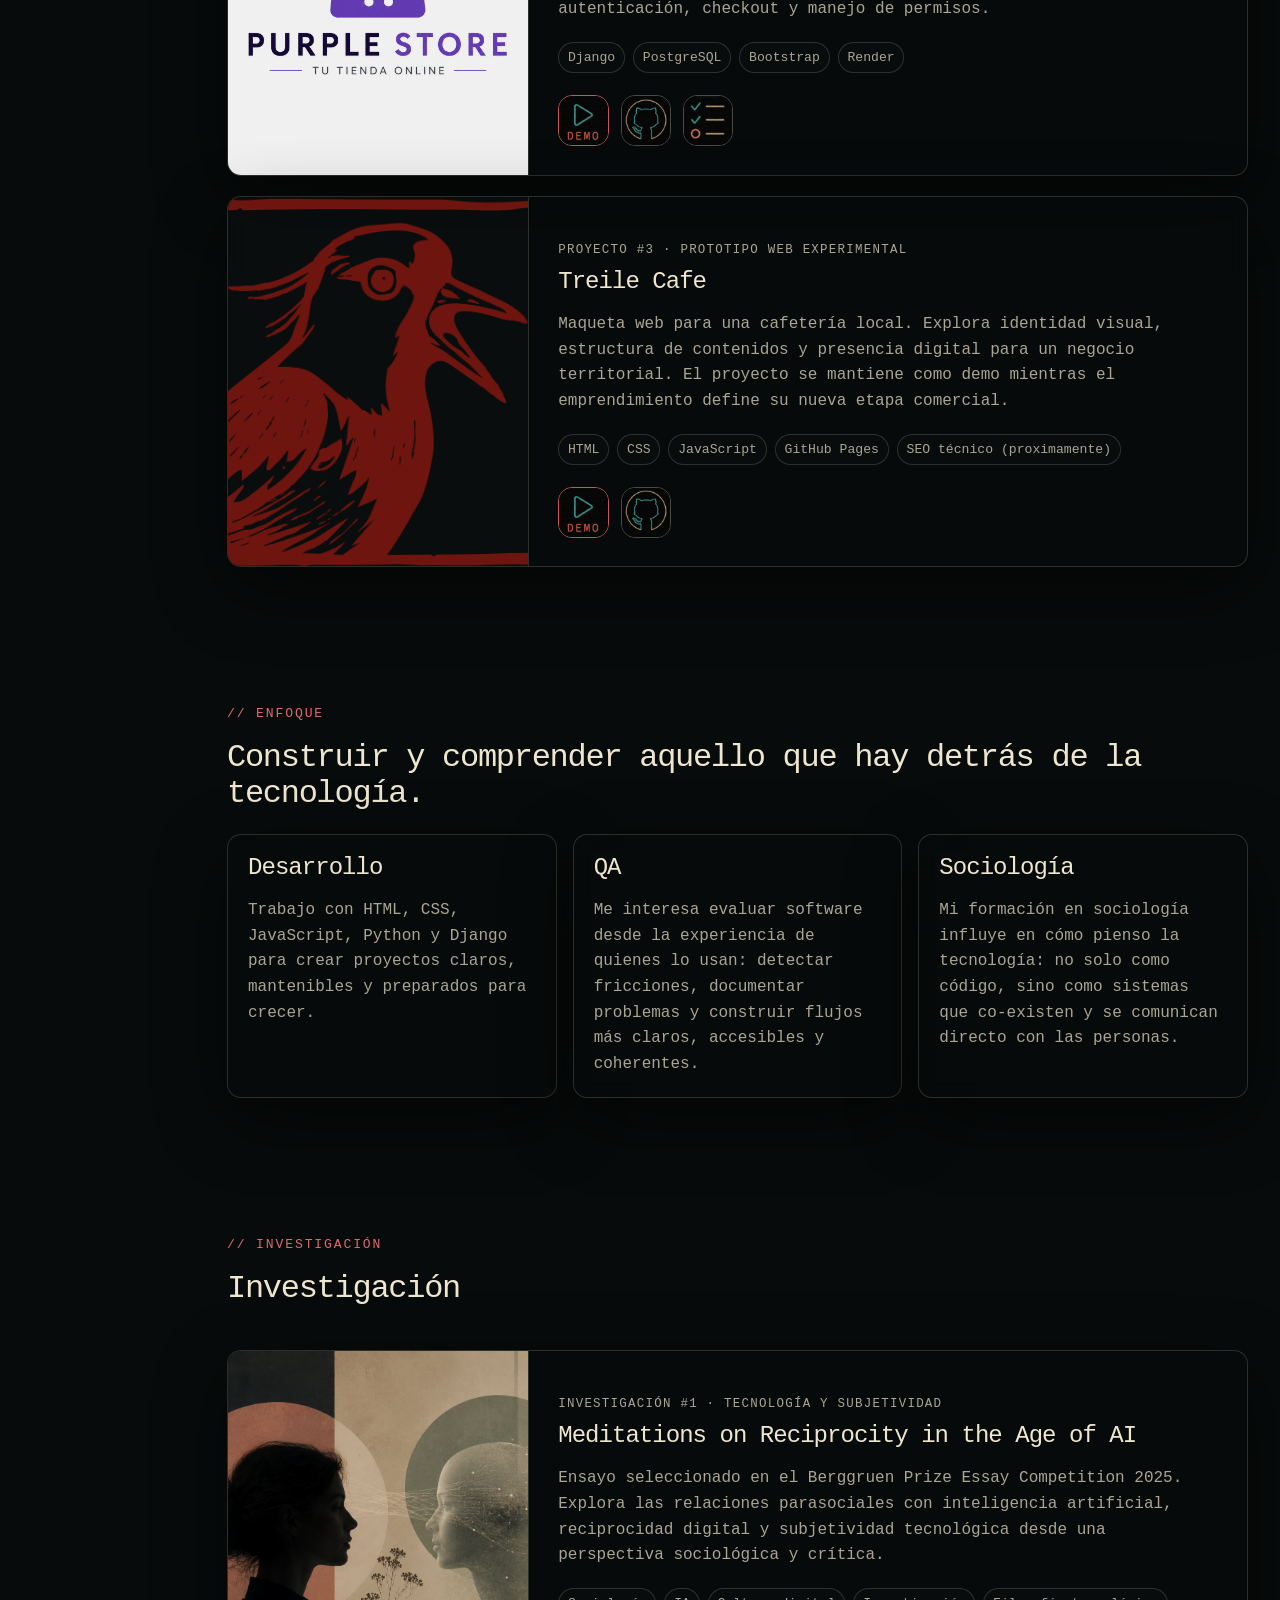
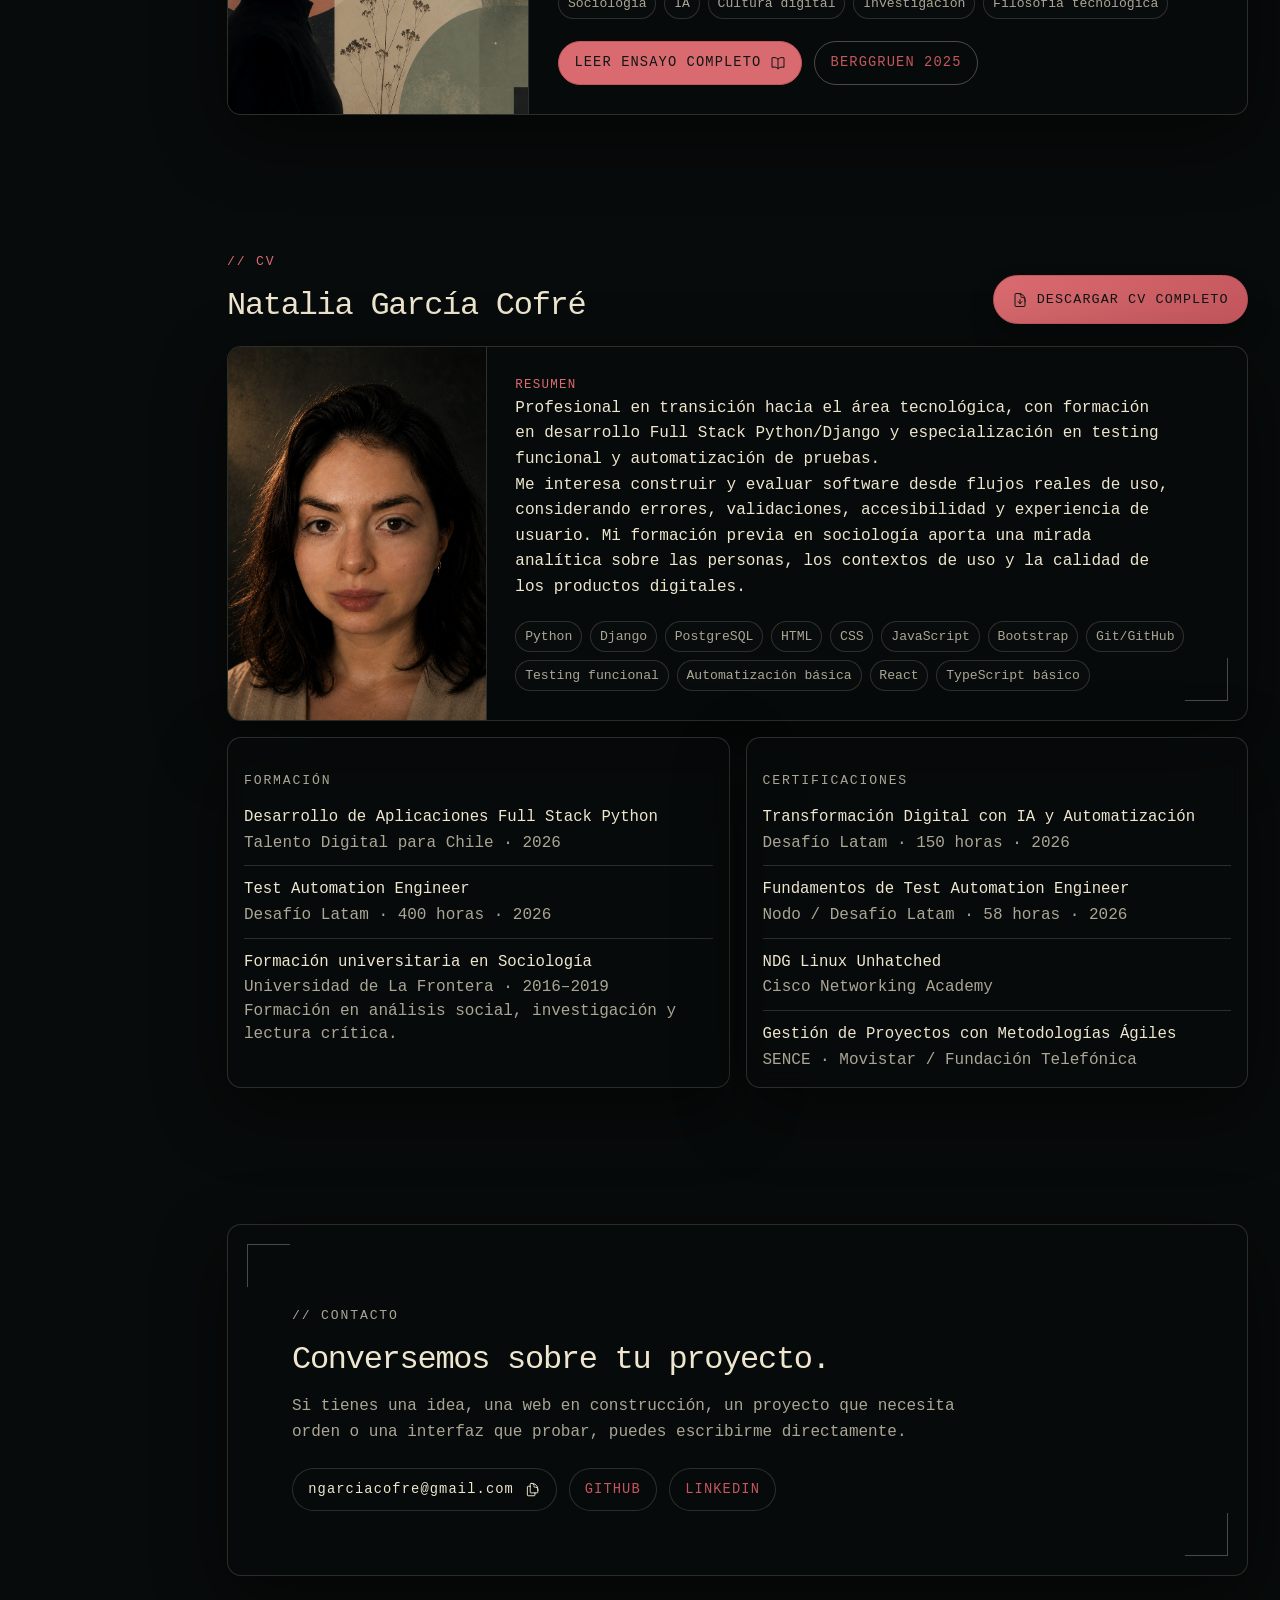
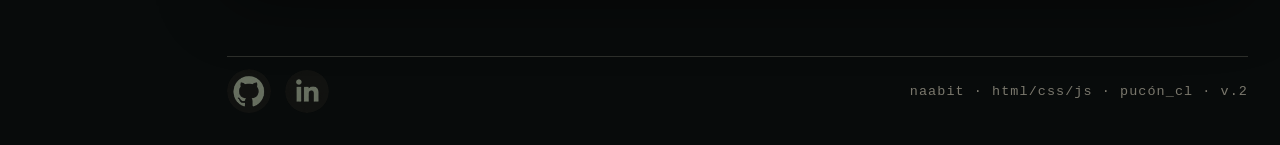
==== commit be784823: "cambio en configuracion de tema" ====
--- a/index.html
+++ b/index.html
@@ -17,9 +17,7 @@
           const theme =
             storedTheme === "light" || storedTheme === "dark"
               ? storedTheme
-              : window.matchMedia("(prefers-color-scheme: light)").matches
-                ? "light"
-                : "dark";
+              : "dark";
           document.documentElement.dataset.theme = theme;
         } catch {
           document.documentElement.dataset.theme = "dark";
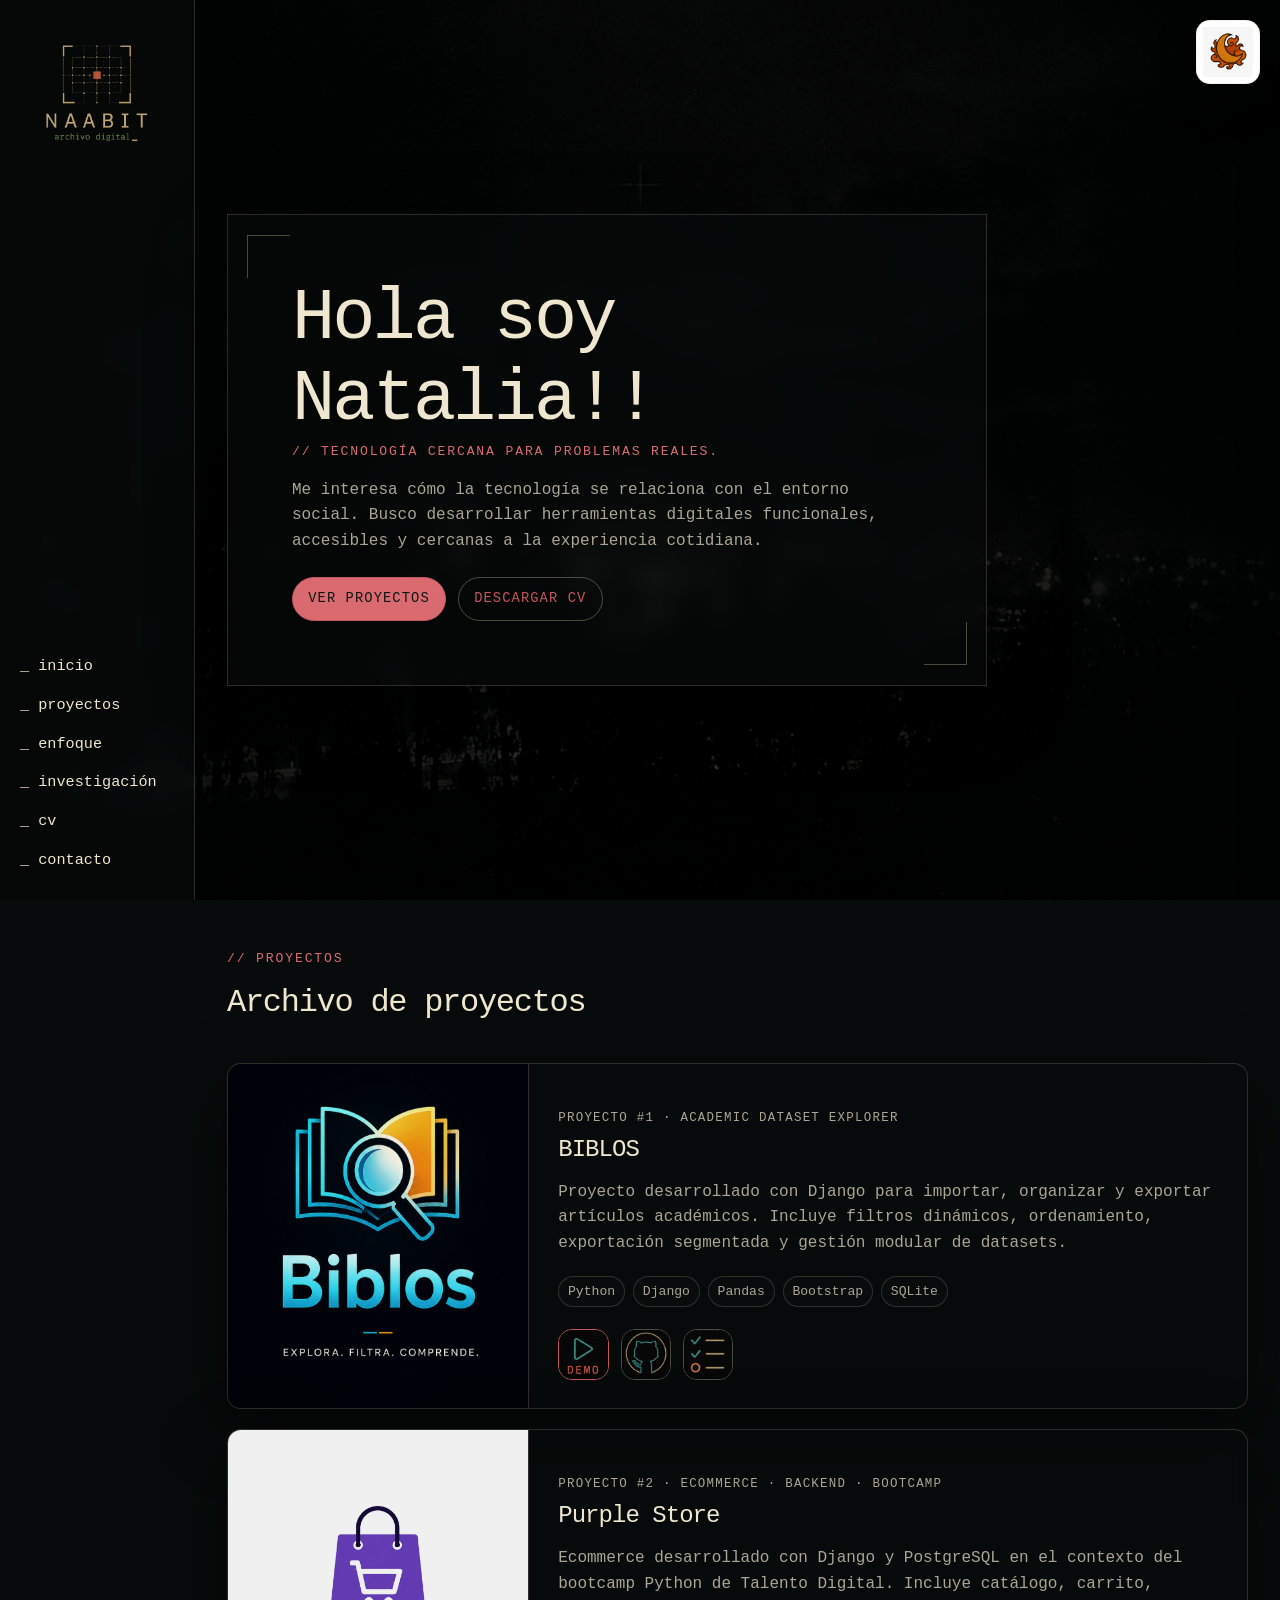
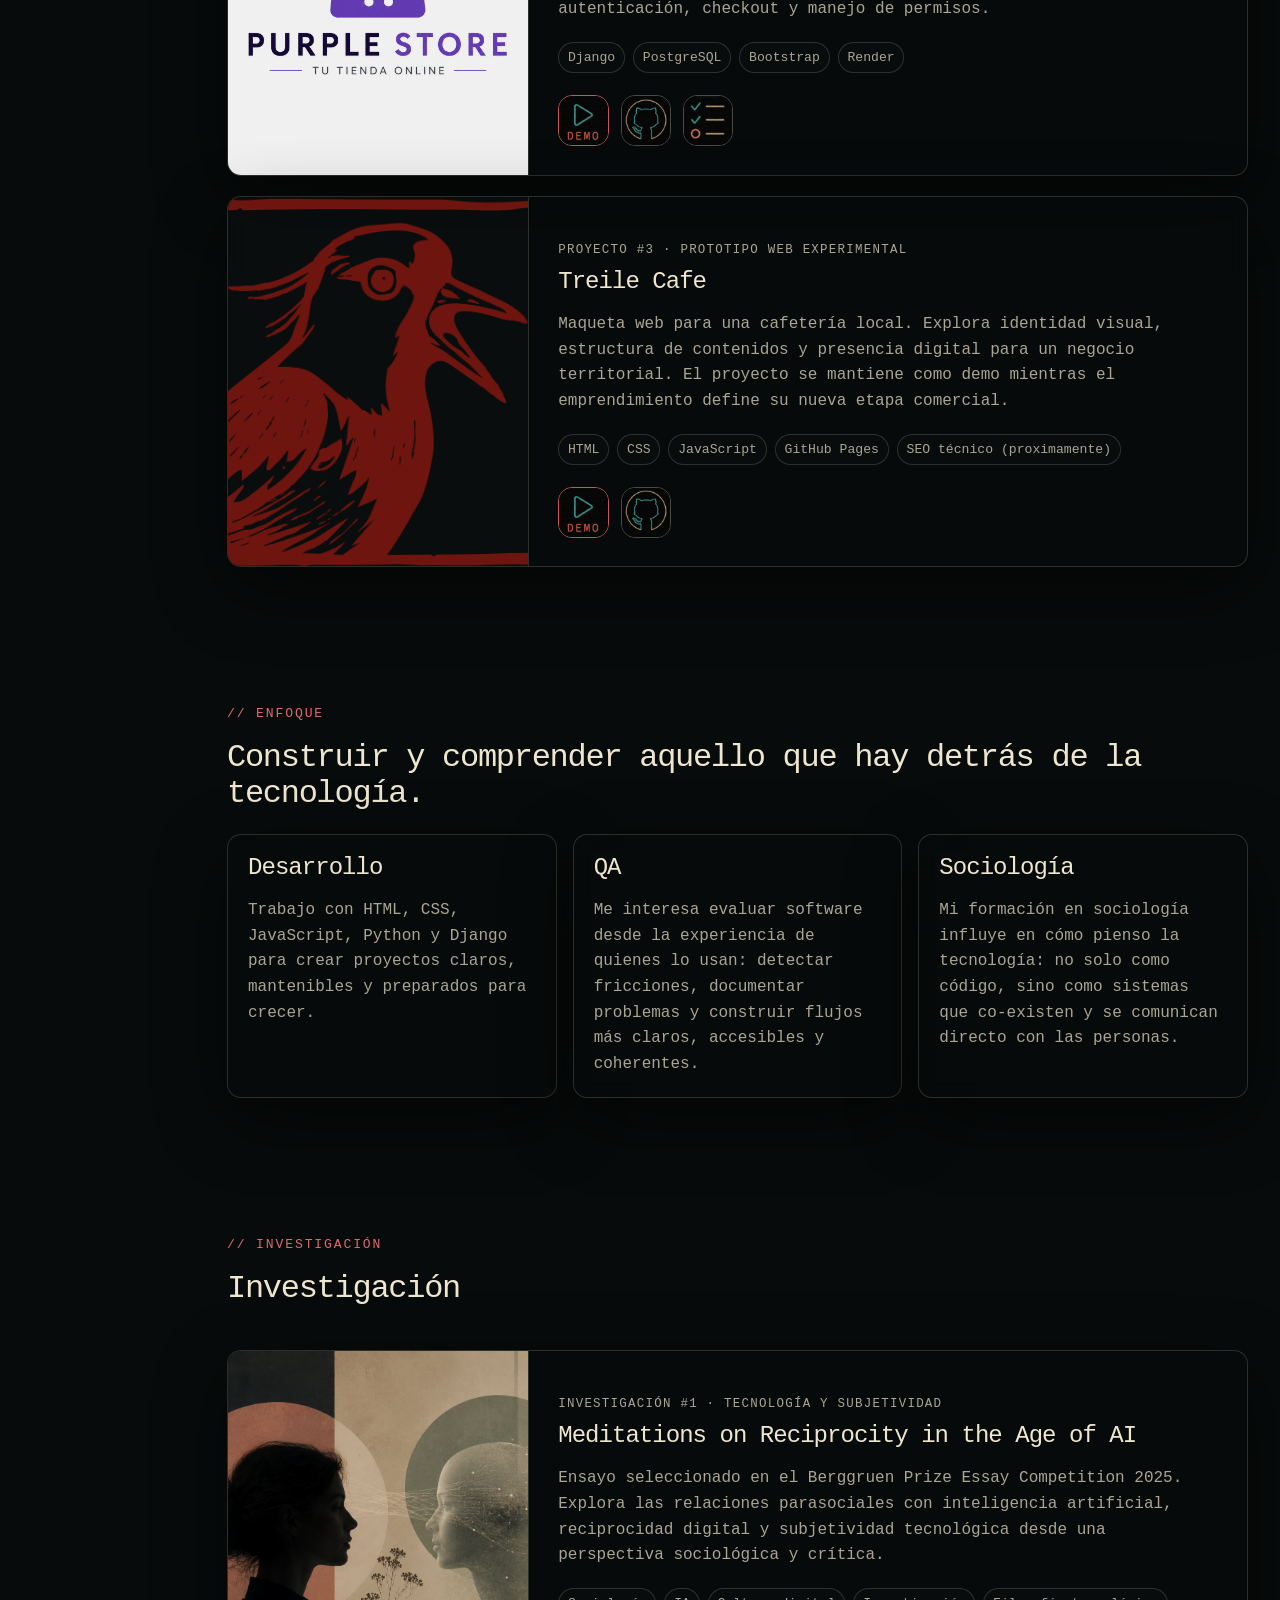
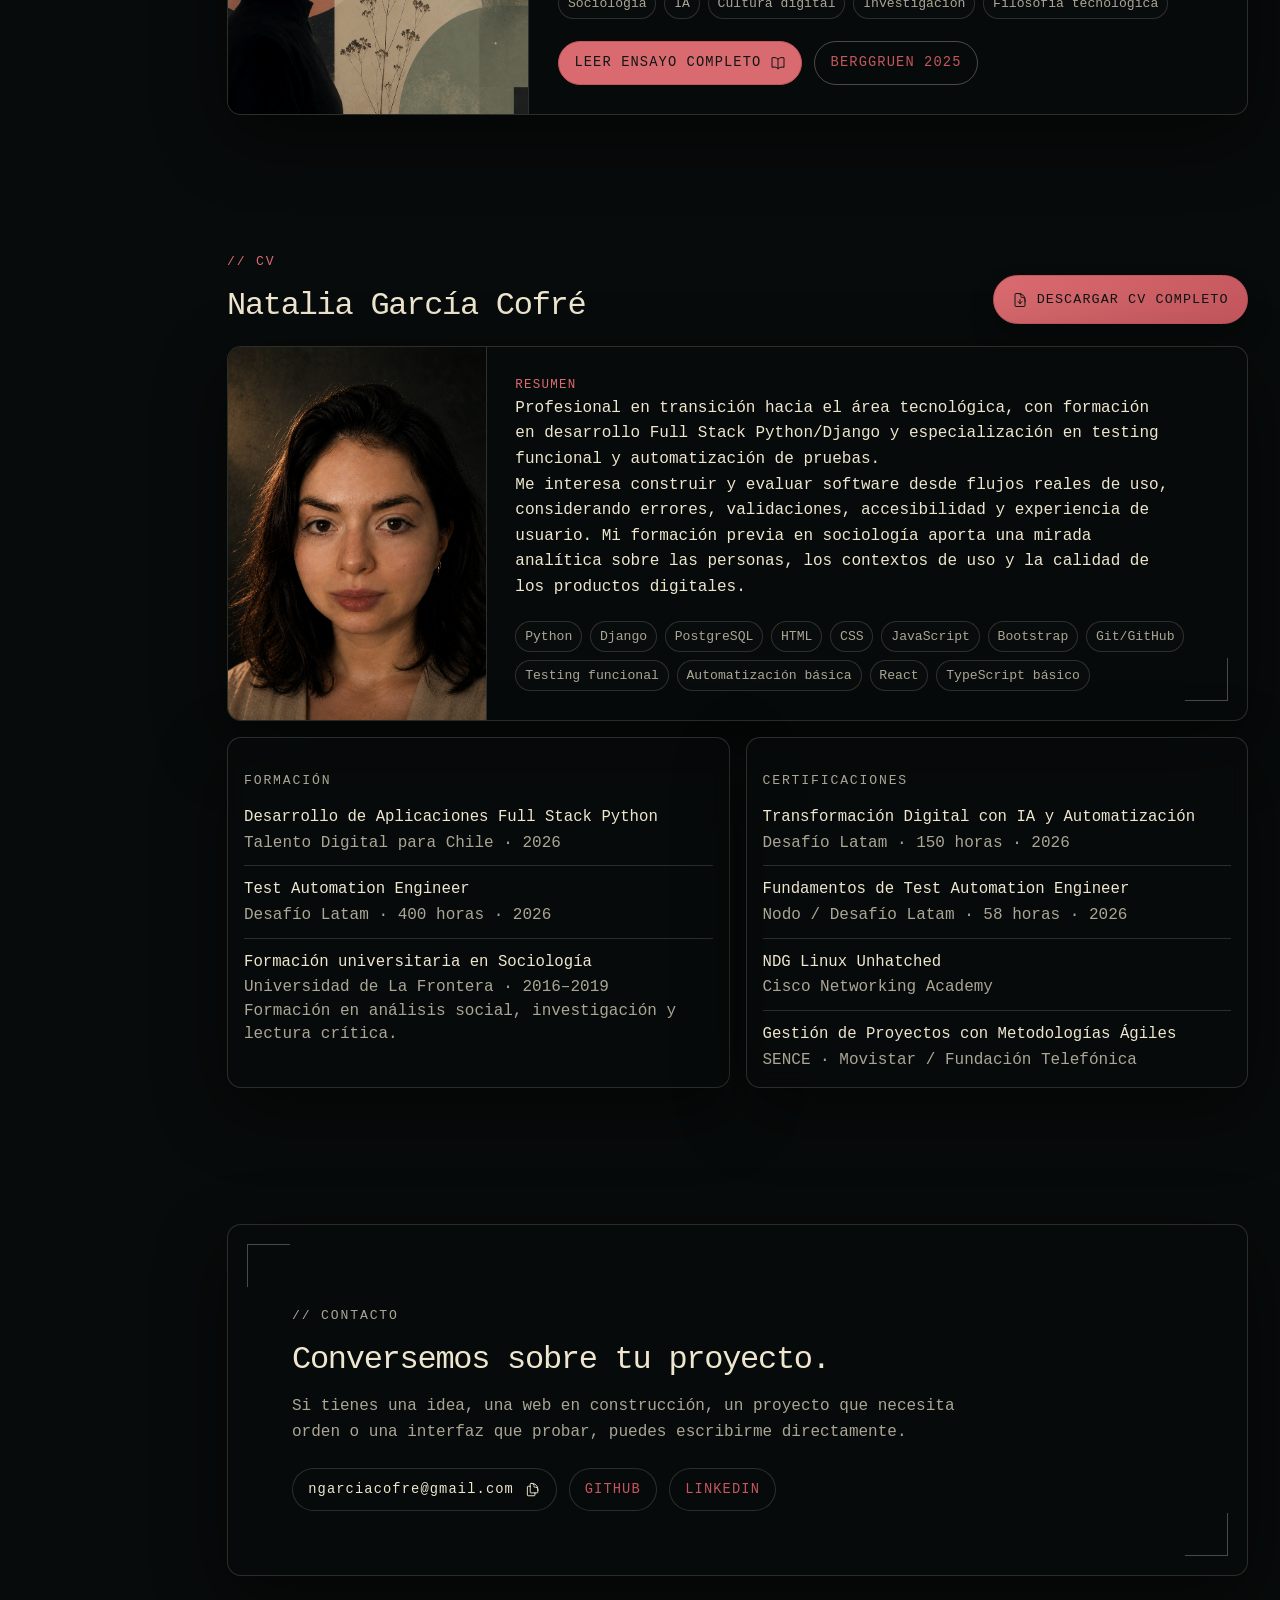
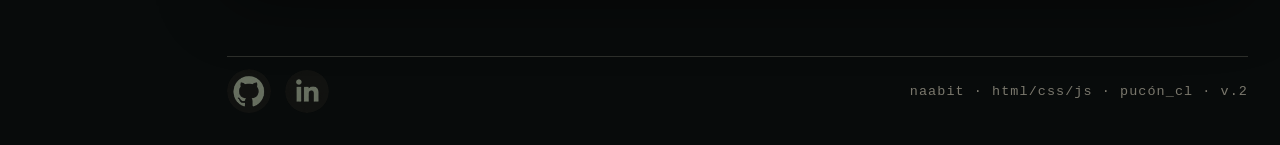
==== commit 08a216ff: "agrega botones al hero" ====
--- a/index.html
+++ b/index.html
@@ -47,6 +47,16 @@
               Busco desarrollar herramientas digitales funcionales, accesibles y
               cercanas a la experiencia cotidiana.
             </p>
+            <div class="hero__actions">
+              <a class="button button--primary" href="#proyectos">Ver proyectos</a>
+              <a
+                class="button button--ghost"
+                href="assets/docs/Curriculum-Natalia-Garcia.pdf"
+                download="Curriculum-Natalia-Garcia.pdf"
+              >
+                Descargar CV
+              </a>
+            </div>
           </div>
         </section>
 
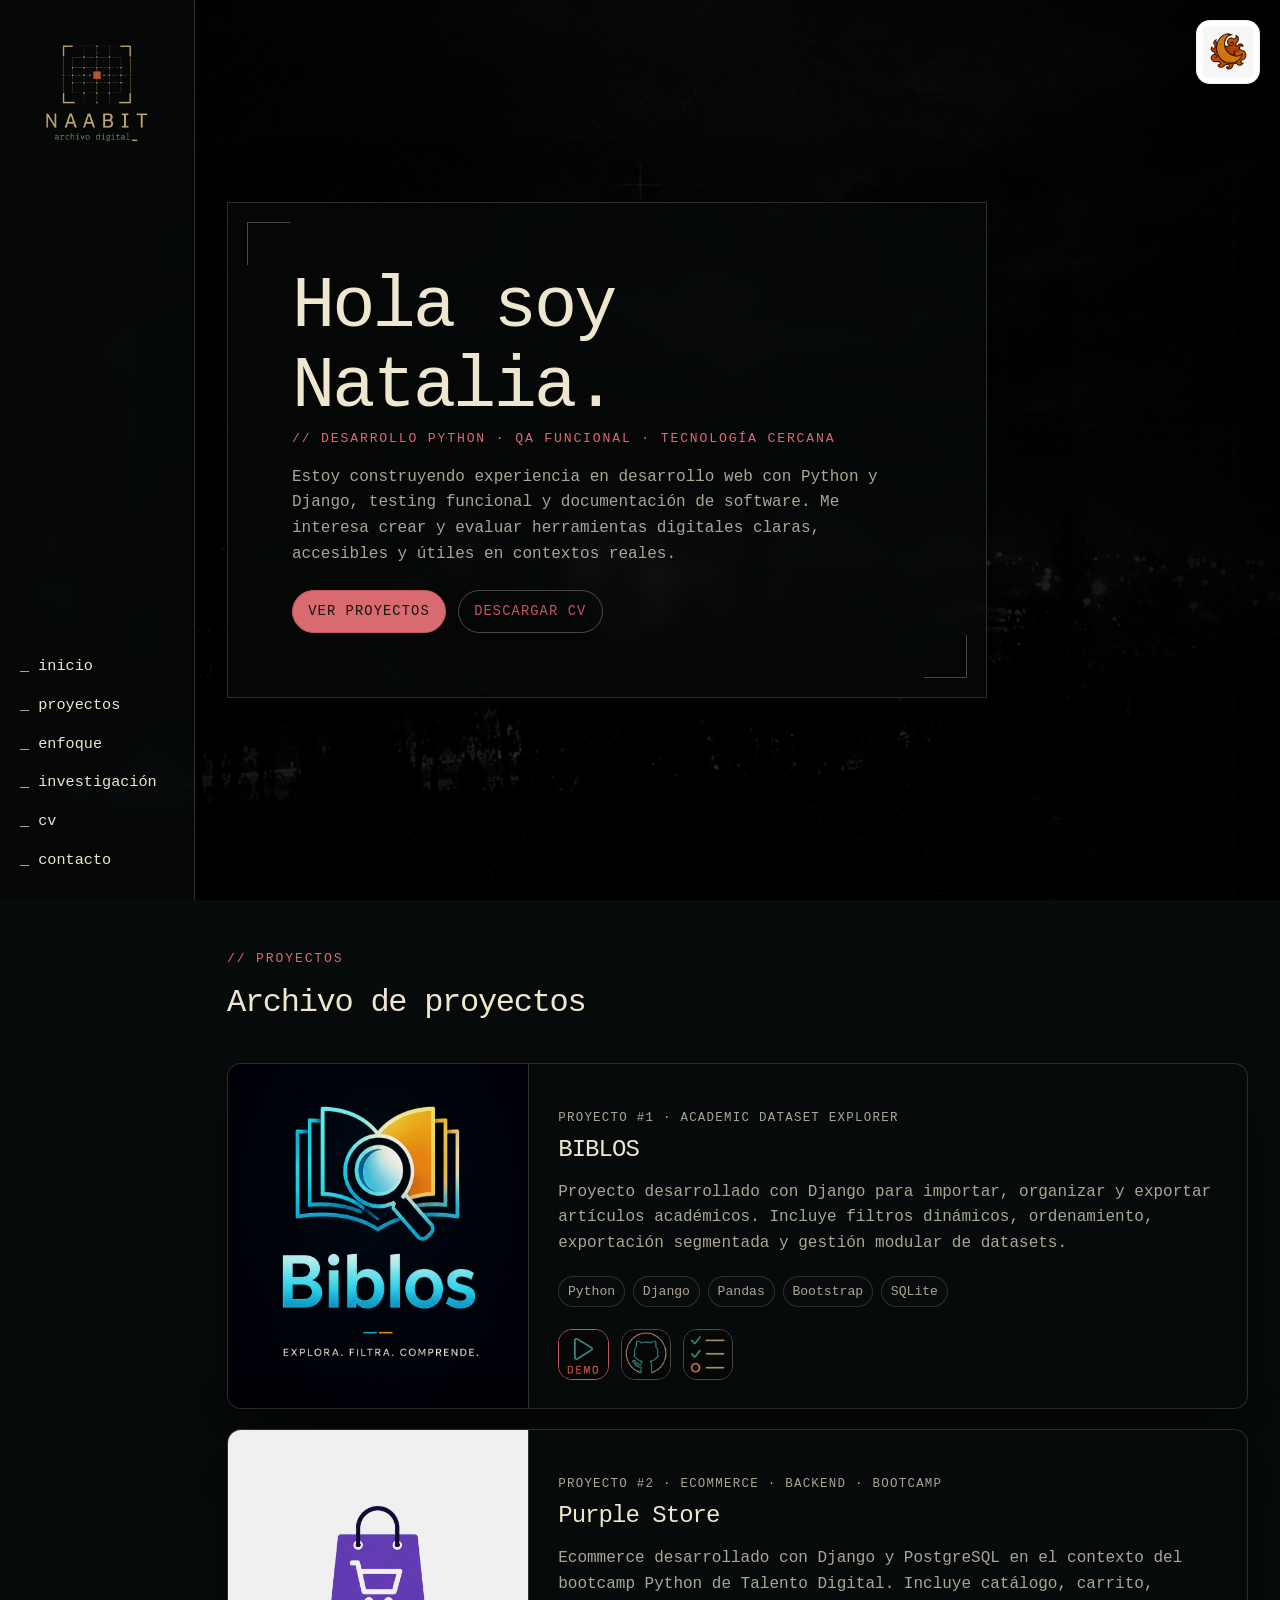
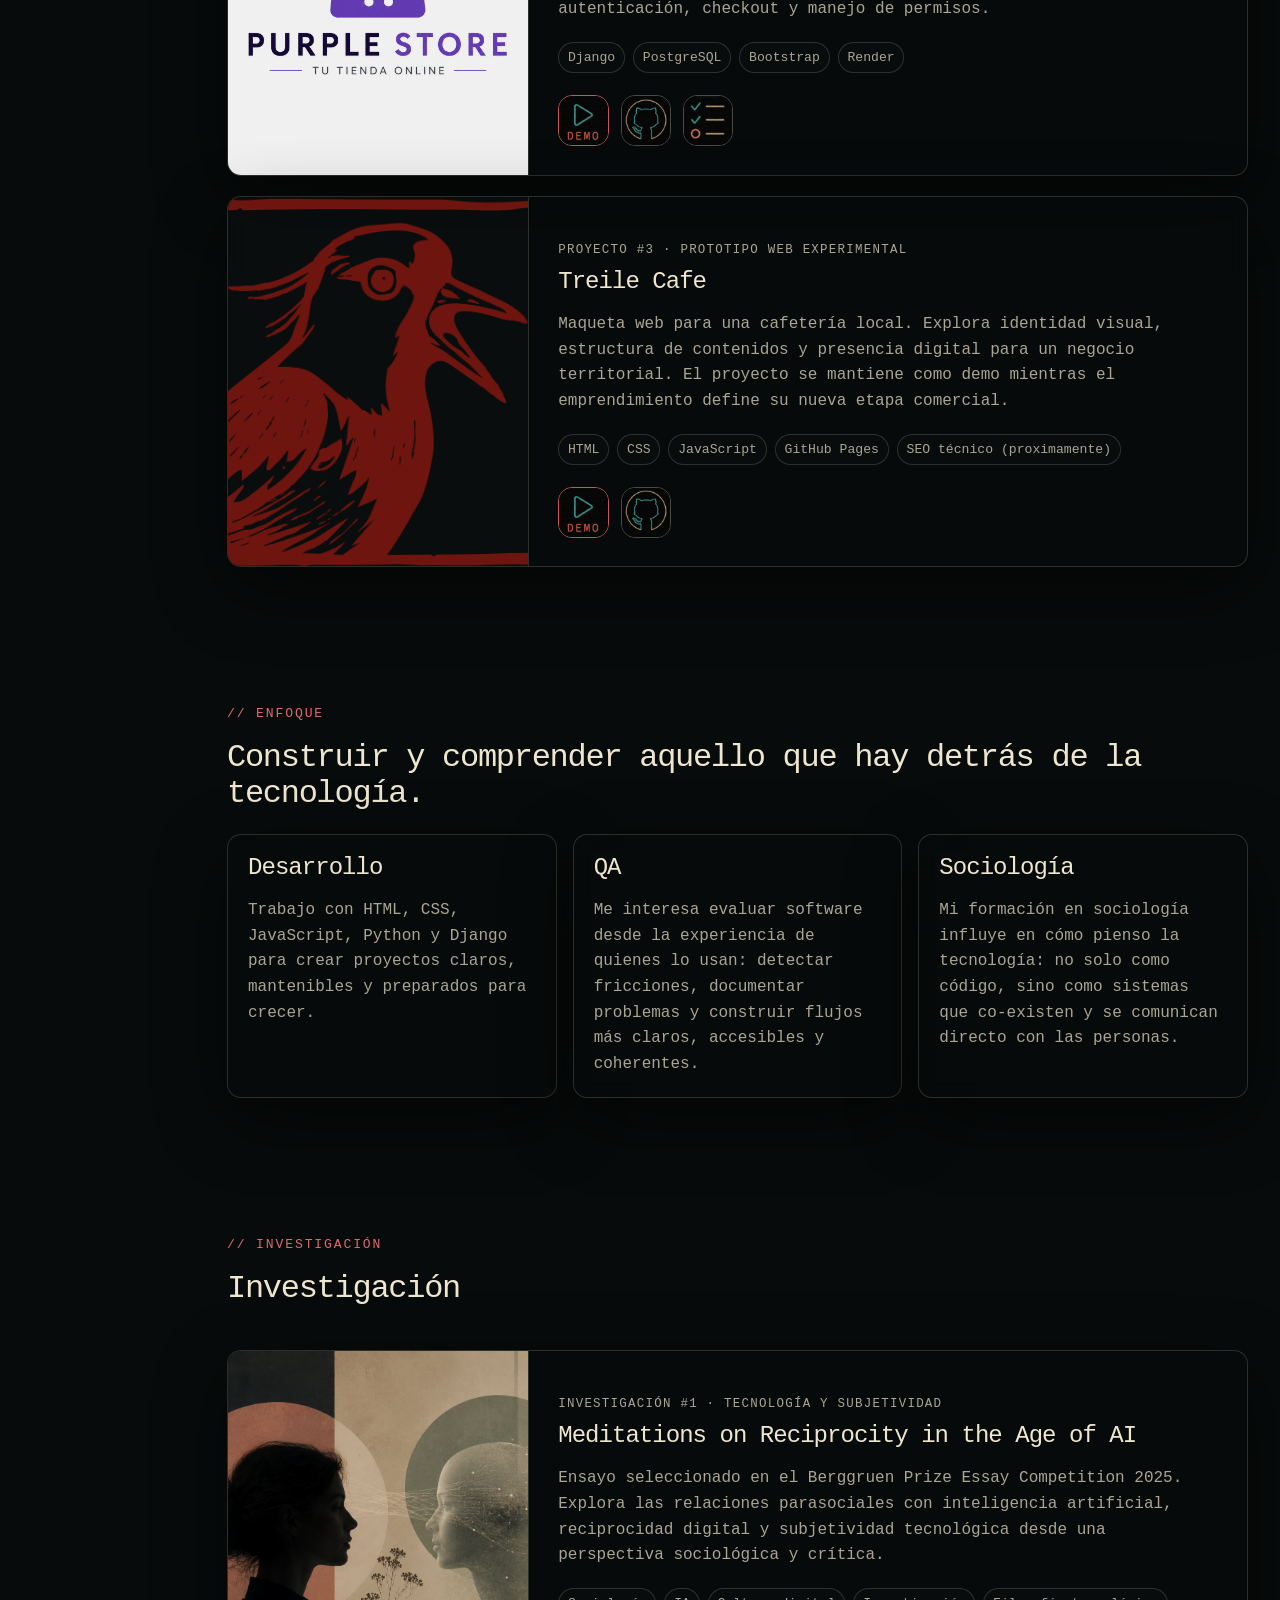
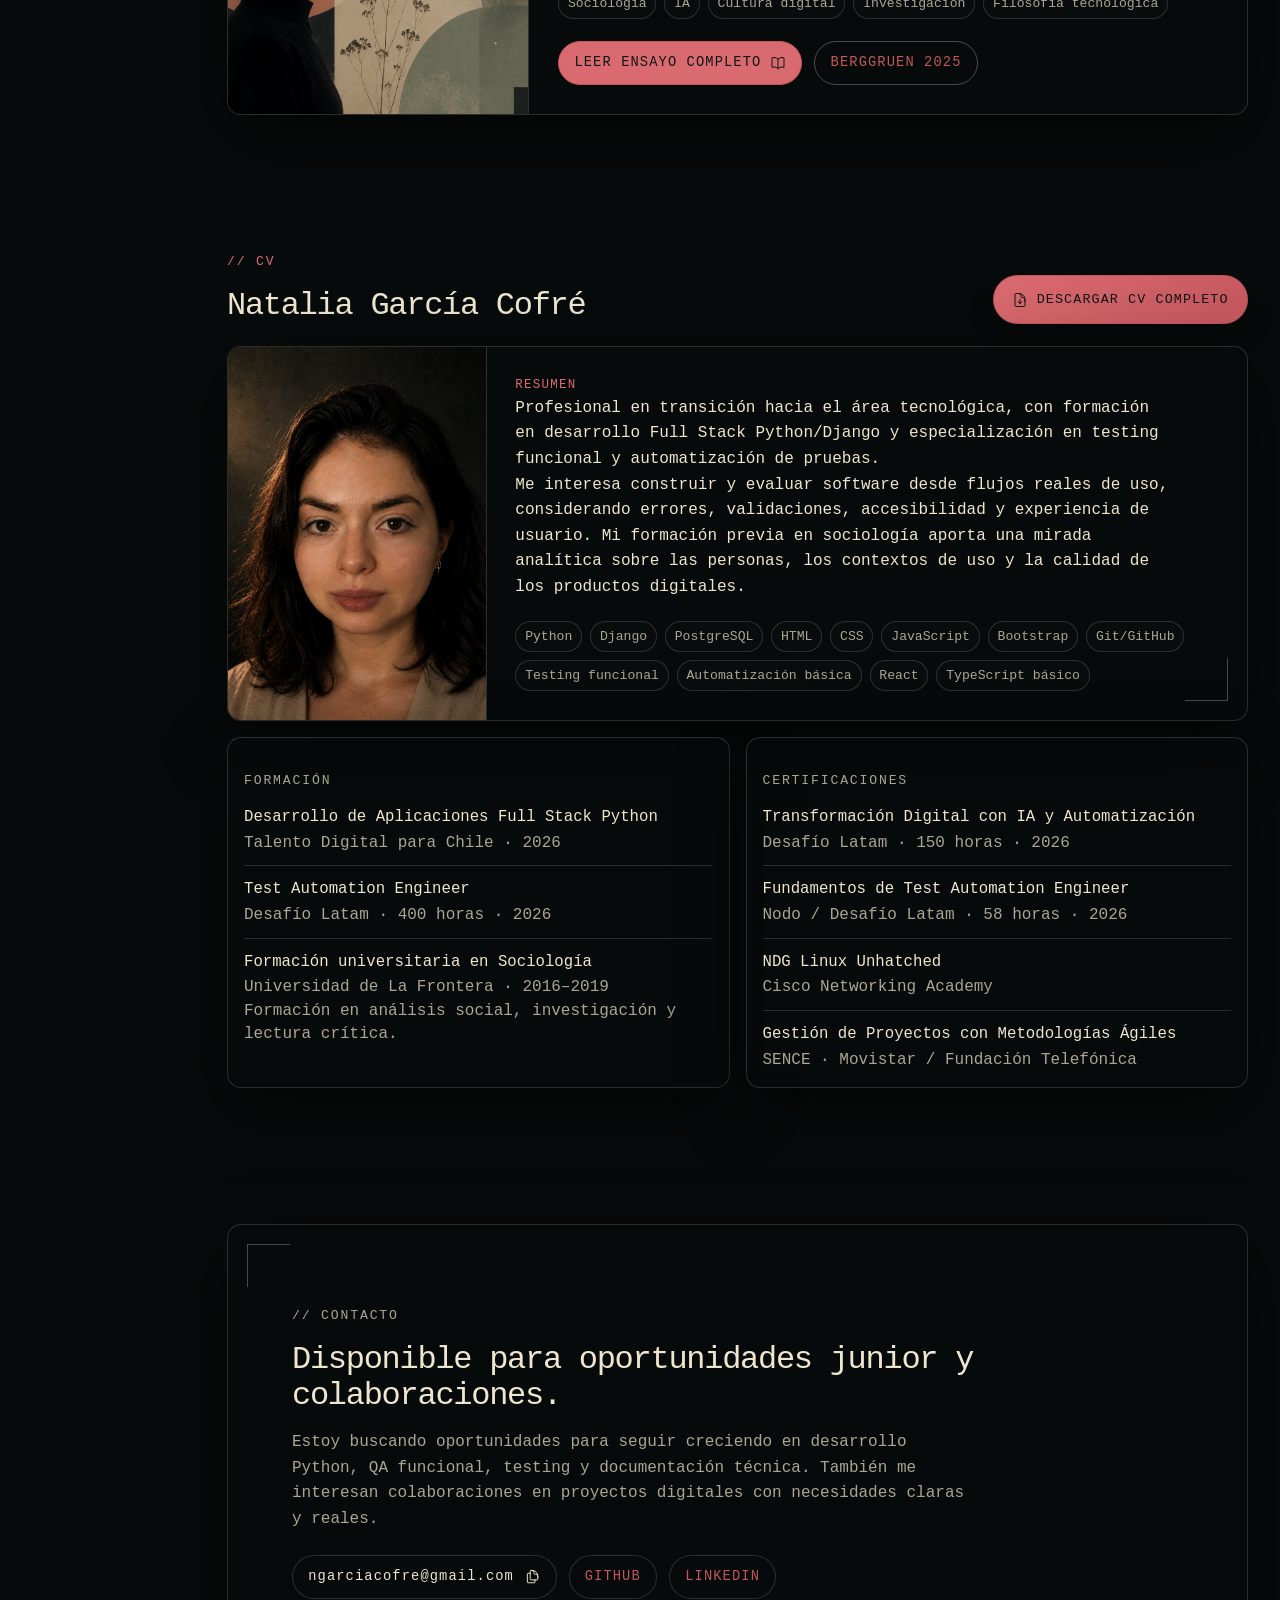
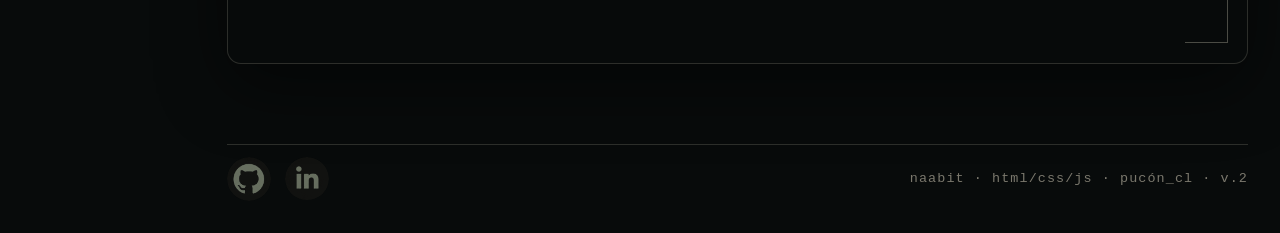
==== commit 0c62891c: "cambio en textos de presentacion" ====
--- a/index.html
+++ b/index.html
@@ -40,12 +40,12 @@
       <main class="main">
         <section class="hero" id="inicio" aria-labelledby="hero-title">
           <div class="hero__panel frame-panel">
-            <h1 id="hero-title">Hola soy Natalia!!</h1>
-            <p class="eyebrow">// Tecnología cercana para problemas reales.</p>
+            <h1 id="hero-title">Hola soy Natalia.</h1>
+            <p class="eyebrow">// Desarrollo Python · QA funcional · tecnología cercana</p>
             <p class="hero__text">
-              Me interesa cómo la tecnología se relaciona con el entorno social.
-              Busco desarrollar herramientas digitales funcionales, accesibles y
-              cercanas a la experiencia cotidiana.
+               Estoy construyendo experiencia en desarrollo web con Python y Django,
+  testing funcional y documentación de software. Me interesa crear y
+  evaluar herramientas digitales claras, accesibles y útiles en contextos reales.
             </p>
             <div class="hero__actions">
               <a class="button button--primary" href="#proyectos">Ver proyectos</a>
@@ -540,10 +540,11 @@
         <section class="section contact-band" id="contacto" aria-labelledby="contact-title">
           <div class="frame-panel">
             <p class="eyebrow">// CONTACTO</p>
-            <h2 id="contact-title">Conversemos sobre tu proyecto.</h2>
+            <h2 id="contact-title">Disponible para oportunidades junior y colaboraciones.</h2>
             <p>
-              Si tienes una idea, una web en construcción, un proyecto que necesita
-              orden o una interfaz que probar, puedes escribirme directamente.
+               Estoy buscando oportunidades para seguir creciendo en desarrollo Python,
+  QA funcional, testing y documentación técnica. También me interesan
+  colaboraciones en proyectos digitales con necesidades claras y reales.
             </p>
 
             <div class="contact-options" aria-label="Opciones de contacto">
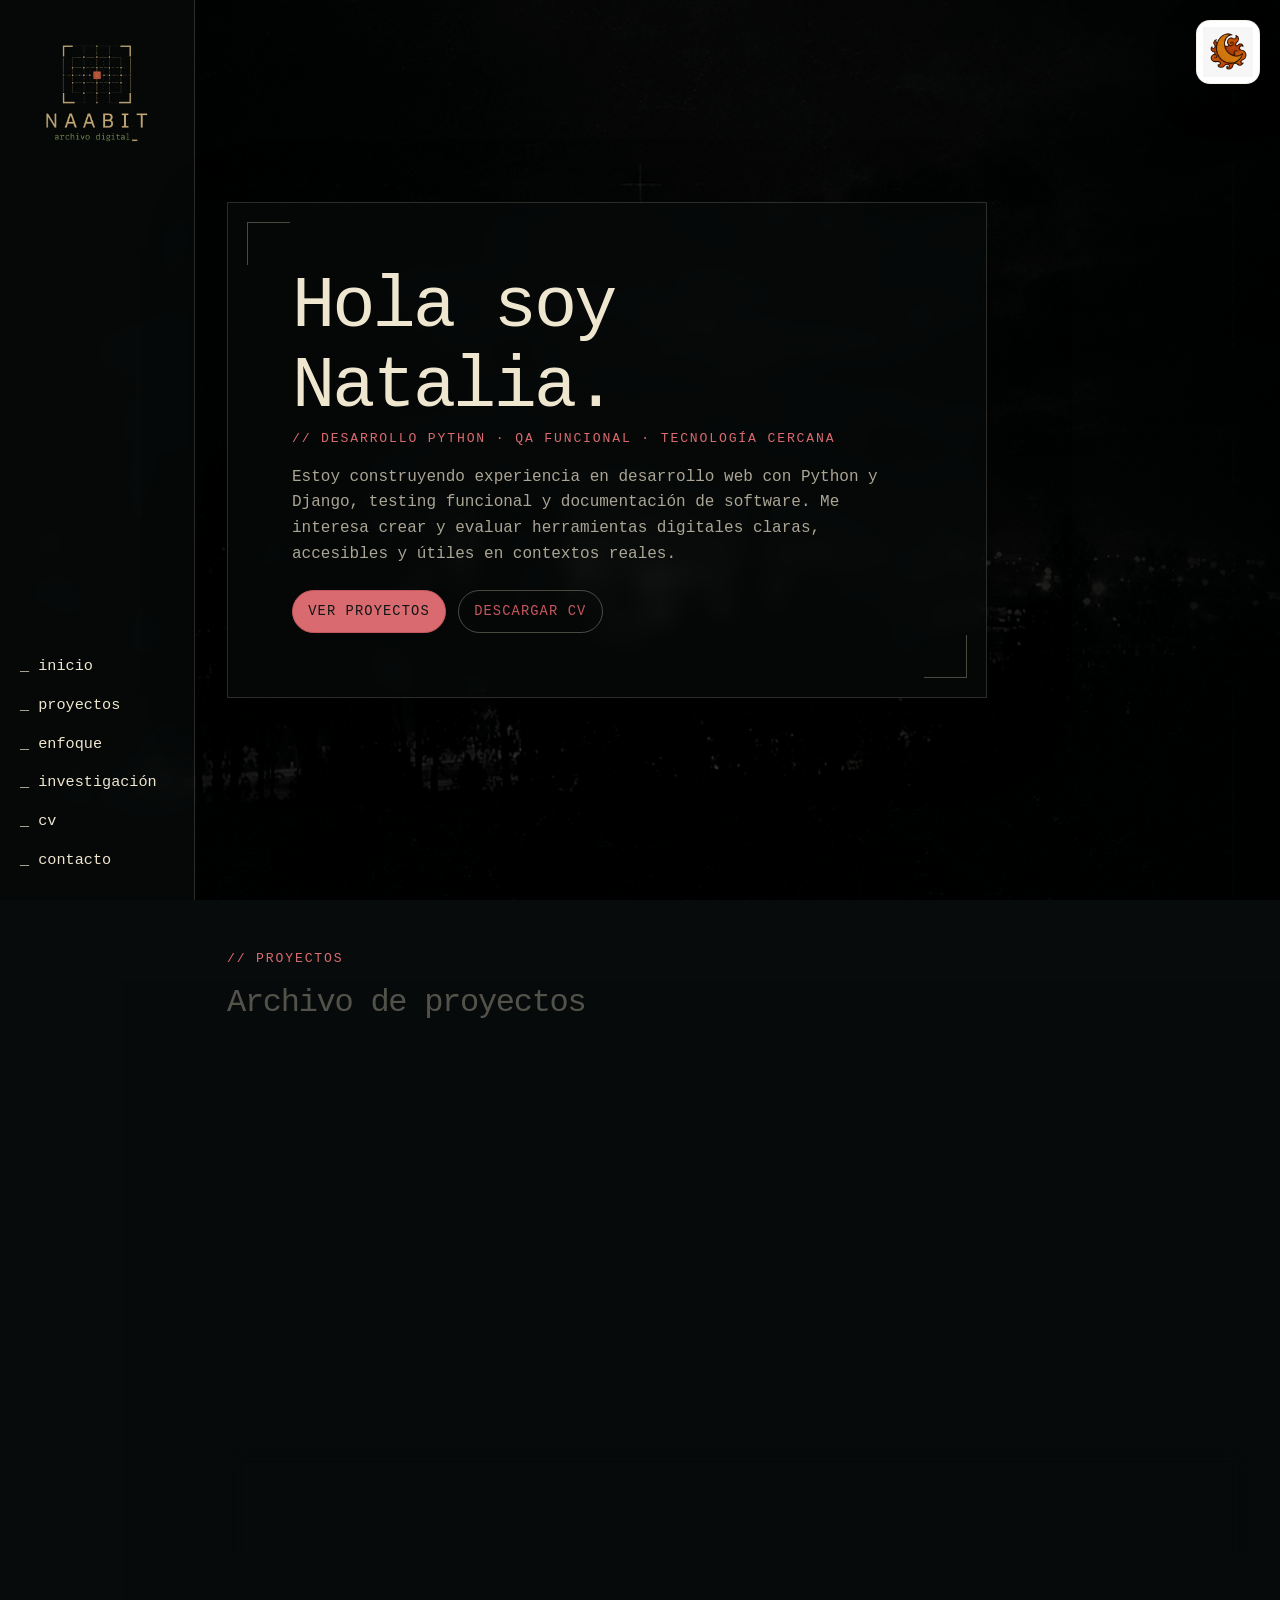
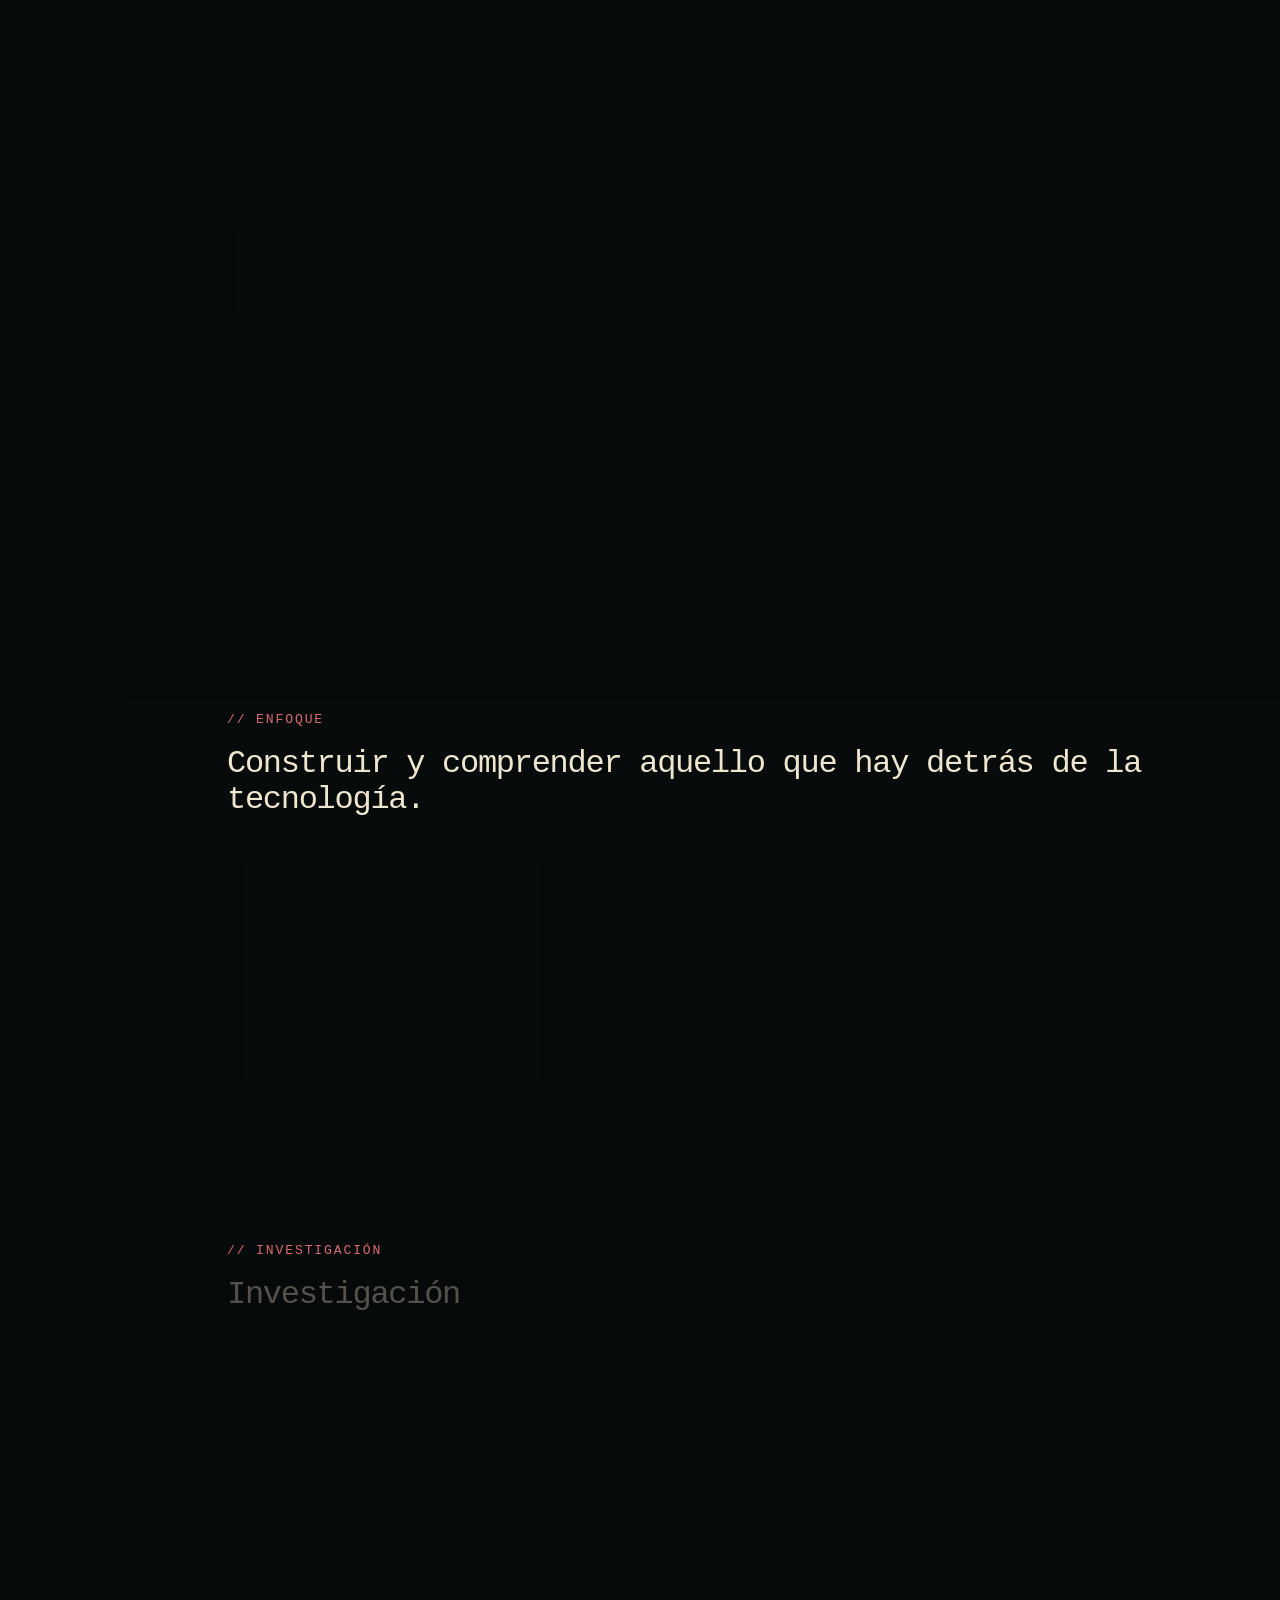
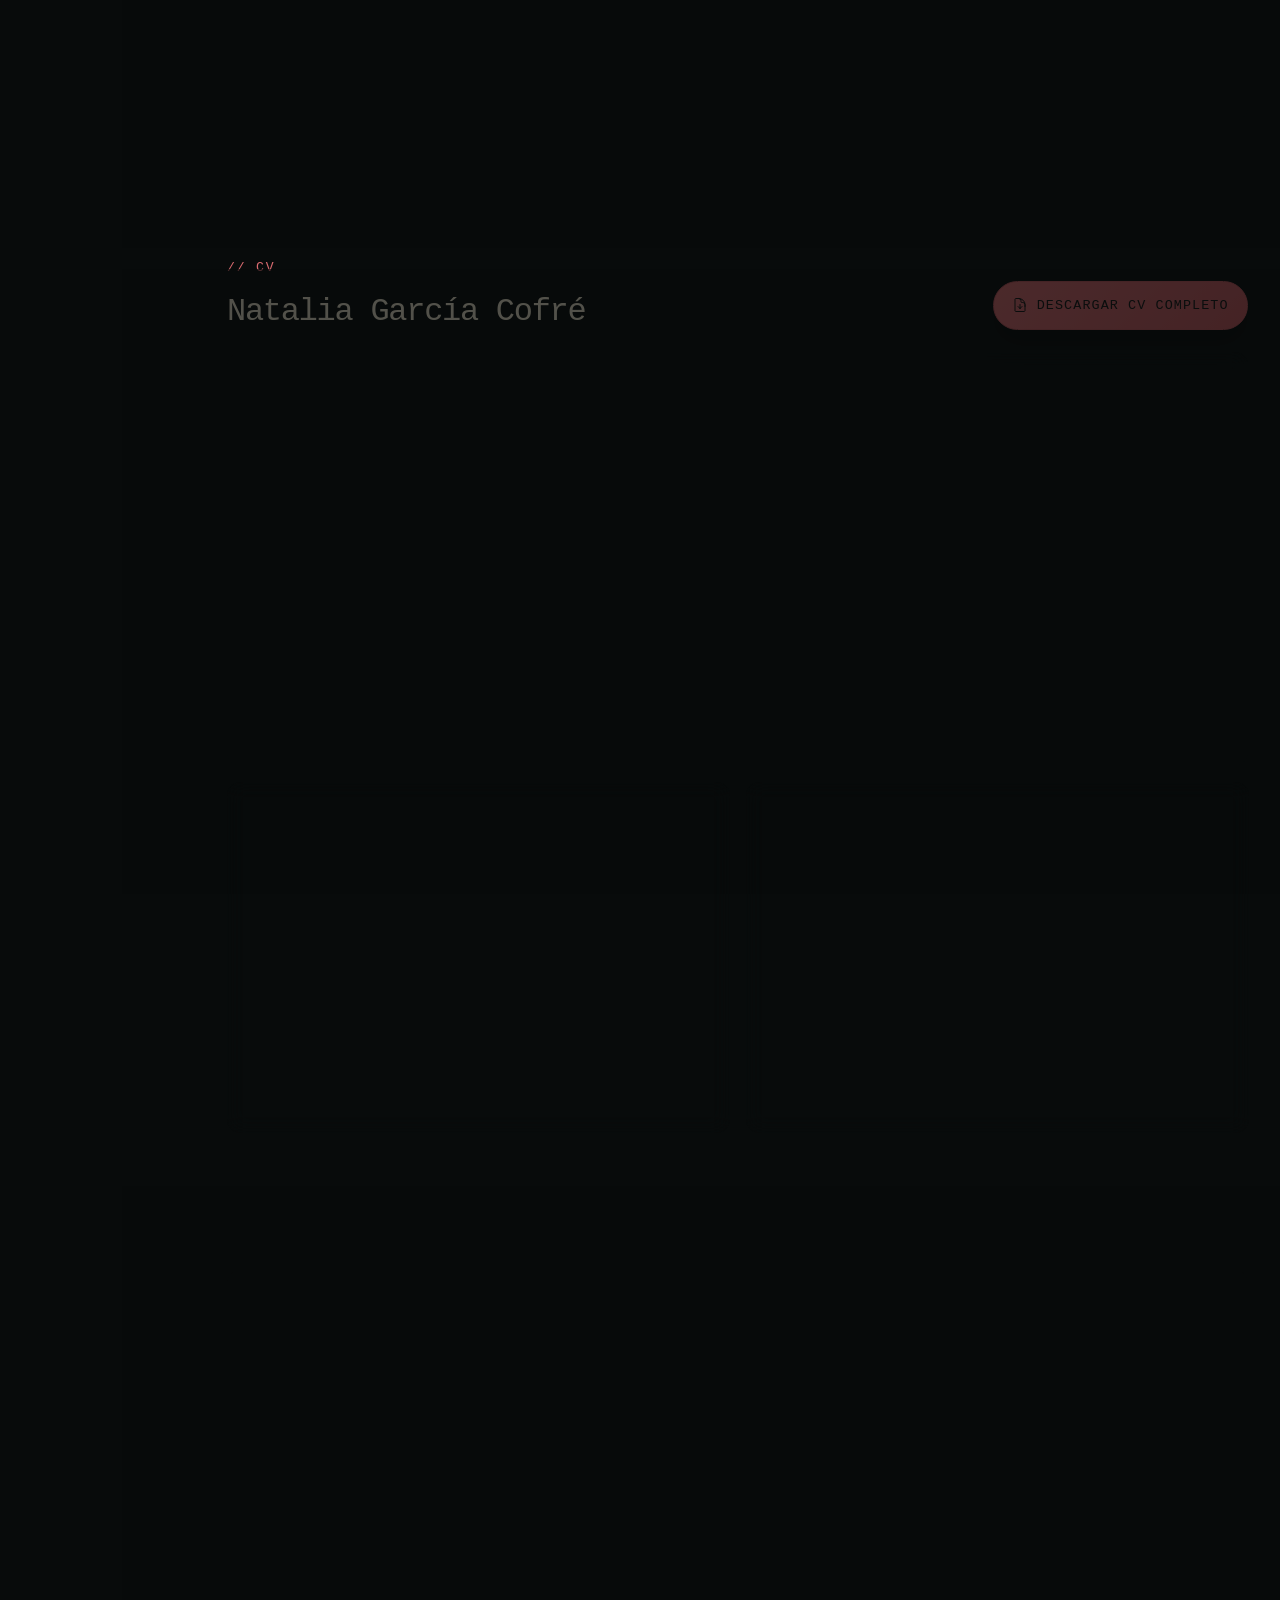
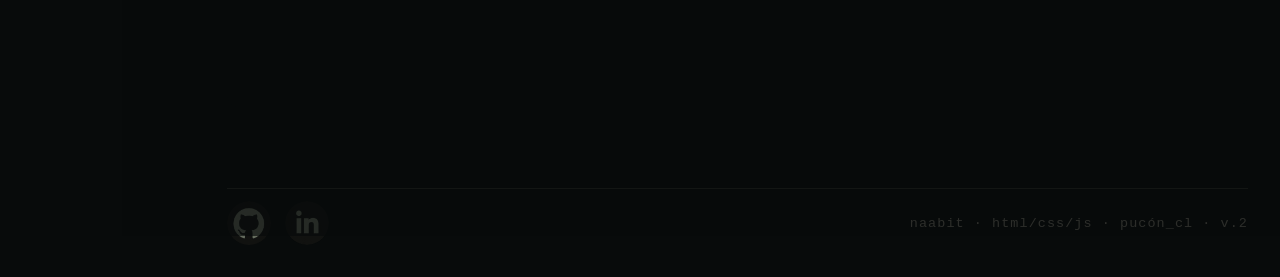
==== commit d8ba672f: "mejoras descripciones" ====
--- a/index.html
+++ b/index.html
@@ -86,9 +86,9 @@
               <p class="project-card__kicker">Proyecto #1 · Academic Dataset Explorer</p>
               <h3>BIBLOS</h3>
               <p>
-                Proyecto desarrollado con Django para importar, organizar y exportar
-                artículos académicos. Incluye filtros dinámicos, ordenamiento,
-                exportación segmentada y gestión modular de datasets.
+                Aplicación desarrollada con Django para importar, revisar, filtrar y exportar
+  artículos académicos desde archivos Excel. Incluye búsqueda, filtros,
+  ordenamiento, clasificación de registros y exportación del conjunto filtrado.
               </p>
 
               <ul class="tag-list" aria-label="Tecnologías utilizadas en BIBLOS">
@@ -101,55 +101,84 @@
 
               <div class="project-card__actions" aria-label="Enlaces de BIBLOS">
                 <a
-                  class="button button--primary button--icon"
+                  class="button button--primary"
                   href="https://biblos-adql.onrender.com/"
                   target="_blank"
                   rel="noopener noreferrer"
                   aria-label="Ver demo de BIBLOS"
                   title="Ver demo"
                 >
-                  <img
-                    class="button__icon"
-                    src="./assets/img/icons/icon-demo.png"
-                    alt=""
-                    aria-hidden="true"
-                    loading="lazy"
-                  />
-                  <span class="visually-hidden">Ver demo</span>
-                </a>
-                <a
-                  class="button button--ghost button--icon"
+                  <span>Demo</span>
+                  <svg
+                    xmlns="http://www.w3.org/2000/svg"
+                    fill="none"
+                    viewBox="0 0 24 24"
+                    stroke-width="1.5"
+                    stroke="currentColor"
+                    class="button__icon button__icon--inline"
+                    aria-hidden="true"
+                  >
+                    <path
+                      stroke-linecap="round"
+                      stroke-linejoin="round"
+                      d="M21 12a9 9 0 1 1-18 0 9 9 0 0 1 18 0Z"
+                    />
+                    <path
+                      stroke-linecap="round"
+                      stroke-linejoin="round"
+                      d="M15.91 11.672a.375.375 0 0 1 0 .656l-5.603 3.113a.375.375 0 0 1-.557-.328V8.887c0-.286.307-.466.557-.327l5.603 3.112Z"
+                    />
+                  </svg>
+                </a>
+                <a
+                  class="button button--ghost"
                   href="https://github.com/naabit/biblos"
                   target="_blank"
                   rel="noopener noreferrer"
                   aria-label="Repositorio de BIBLOS"
                   title="Repositorio"
                 >
-                  <img
-                    class="button__icon"
-                    src="./assets/img/icons/icon-repo.png"
-                    alt=""
-                    aria-hidden="true"
-                    loading="lazy"
-                  />
-                  <span class="visually-hidden">Repositorio</span>
-                </a>
-                <a
-                  class="button button--ghost button--icon"
+                  <span>Repo</span>
+                  <svg
+                    xmlns="http://www.w3.org/2000/svg"
+                    fill="none"
+                    viewBox="0 0 24 24"
+                    stroke-width="1.5"
+                    stroke="currentColor"
+                    class="button__icon button__icon--inline"
+                    aria-hidden="true"
+                  >
+                    <path
+                      stroke-linecap="round"
+                      stroke-linejoin="round"
+                      d="m6.75 7.5 3 2.25-3 2.25m4.5 0h3m-9 8.25h13.5A2.25 2.25 0 0 0 21 18V6a2.25 2.25 0 0 0-2.25-2.25H5.25A2.25 2.25 0 0 0 3 6v12a2.25 2.25 0 0 0 2.25 2.25Z"
+                    />
+                  </svg>
+                </a>
+                <a
+                  class="button button--ghost"
                   href="https://github.com/naabit/biblos/actions"
                   target="_blank"
                   rel="noopener noreferrer"
                   aria-label="Testing de BIBLOS"
                   title="Testing"
                 >
-                  <img
-                    class="button__icon"
-                    src="./assets/img/icons/icon-testing.png"
-                    alt=""
-                    aria-hidden="true"
-                    loading="lazy"
-                  />
-                  <span class="visually-hidden">Testing</span>
+                  <span>Tests</span>
+                  <svg
+                    xmlns="http://www.w3.org/2000/svg"
+                    fill="none"
+                    viewBox="0 0 24 24"
+                    stroke-width="1.5"
+                    stroke="currentColor"
+                    class="button__icon button__icon--inline"
+                    aria-hidden="true"
+                  >
+                    <path
+                      stroke-linecap="round"
+                      stroke-linejoin="round"
+                      d="M9.75 3.104v5.714a2.25 2.25 0 0 1-.659 1.591L5 14.5M9.75 3.104c-.251.023-.501.05-.75.082m.75-.082a24.301 24.301 0 0 1 4.5 0m0 0v5.714c0 .597.237 1.17.659 1.591L19.8 15.3M14.25 3.104c.251.023.501.05.75.082M19.8 15.3l-1.57.393A9.065 9.065 0 0 1 12 15a9.065 9.065 0 0 0-6.23-.693L5 14.5m14.8.8 1.402 1.402c1.232 1.232.65 3.318-1.067 3.611A48.309 48.309 0 0 1 12 21c-2.773 0-5.491-.235-8.135-.687-1.718-.293-2.3-2.379-1.067-3.61L5 14.5"
+                    />
+                  </svg>
                 </a>
               </div>
             </div>
@@ -182,55 +211,84 @@
 
               <div class="project-card__actions" aria-label="Enlaces de Purple Store">
                 <a
-                  class="button button--primary button--icon"
+                  class="button button--primary"
                   href="https://ecommerce-portafolio.onrender.com/"
                   target="_blank"
                   rel="noopener noreferrer"
                   aria-label="Ver demo de Purple Store"
                   title="Ver demo"
                 >
-                  <img
-                    class="button__icon"
-                    src="./assets/img/icons/icon-demo.png"
-                    alt=""
-                    aria-hidden="true"
-                    loading="lazy"
-                  />
-                  <span class="visually-hidden">Ver demo</span>
-                </a>
-                <a
-                  class="button button--ghost button--icon"
+                  <span>Demo</span>
+                  <svg
+                    xmlns="http://www.w3.org/2000/svg"
+                    fill="none"
+                    viewBox="0 0 24 24"
+                    stroke-width="1.5"
+                    stroke="currentColor"
+                    class="button__icon button__icon--inline"
+                    aria-hidden="true"
+                  >
+                    <path
+                      stroke-linecap="round"
+                      stroke-linejoin="round"
+                      d="M21 12a9 9 0 1 1-18 0 9 9 0 0 1 18 0Z"
+                    />
+                    <path
+                      stroke-linecap="round"
+                      stroke-linejoin="round"
+                      d="M15.91 11.672a.375.375 0 0 1 0 .656l-5.603 3.113a.375.375 0 0 1-.557-.328V8.887c0-.286.307-.466.557-.327l5.603 3.112Z"
+                    />
+                  </svg>
+                </a>
+                <a
+                  class="button button--ghost"
                   href="https://github.com/naabit/ecommerce_portafolio"
                   target="_blank"
                   rel="noopener noreferrer"
                   aria-label="Repositorio de Purple Store"
                   title="Repositorio"
                 >
-                  <img
-                    class="button__icon"
-                    src="./assets/img/icons/icon-repo.png"
-                    alt=""
-                    aria-hidden="true"
-                    loading="lazy"
-                  />
-                  <span class="visually-hidden">Repositorio</span>
-                </a>
-                <a
-                  class="button button--ghost button--icon"
+                  <span>Repo</span>
+                  <svg
+                    xmlns="http://www.w3.org/2000/svg"
+                    fill="none"
+                    viewBox="0 0 24 24"
+                    stroke-width="1.5"
+                    stroke="currentColor"
+                    class="button__icon button__icon--inline"
+                    aria-hidden="true"
+                  >
+                    <path
+                      stroke-linecap="round"
+                      stroke-linejoin="round"
+                      d="m6.75 7.5 3 2.25-3 2.25m4.5 0h3m-9 8.25h13.5A2.25 2.25 0 0 0 21 18V6a2.25 2.25 0 0 0-2.25-2.25H5.25A2.25 2.25 0 0 0 3 6v12a2.25 2.25 0 0 0 2.25 2.25Z"
+                    />
+                  </svg>
+                </a>
+                <a
+                  class="button button--ghost"
                   href="https://github.com/naabit/ecommerce-testing-portfolio"
                   target="_blank"
                   rel="noopener noreferrer"
                   aria-label="Testing de Purple Store"
                   title="Testing"
                 >
-                  <img
-                    class="button__icon"
-                    src="./assets/img/icons/icon-testing.png"
-                    alt=""
-                    aria-hidden="true"
-                    loading="lazy"
-                  />
-                  <span class="visually-hidden">Testing</span>
+                  <span>Tests</span>
+                  <svg
+                    xmlns="http://www.w3.org/2000/svg"
+                    fill="none"
+                    viewBox="0 0 24 24"
+                    stroke-width="1.5"
+                    stroke="currentColor"
+                    class="button__icon button__icon--inline"
+                    aria-hidden="true"
+                  >
+                    <path
+                      stroke-linecap="round"
+                      stroke-linejoin="round"
+                      d="M9.75 3.104v5.714a2.25 2.25 0 0 1-.659 1.591L5 14.5M9.75 3.104c-.251.023-.501.05-.75.082m.75-.082a24.301 24.301 0 0 1 4.5 0m0 0v5.714c0 .597.237 1.17.659 1.591L19.8 15.3M14.25 3.104c.251.023.501.05.75.082M19.8 15.3l-1.57.393A9.065 9.065 0 0 1 12 15a9.065 9.065 0 0 0-6.23-.693L5 14.5m14.8.8 1.402 1.402c1.232 1.232.65 3.318-1.067 3.611A48.309 48.309 0 0 1 12 21c-2.773 0-5.491-.235-8.135-.687-1.718-.293-2.3-2.379-1.067-3.61L5 14.5"
+                    />
+                  </svg>
                 </a>
               </div>
             </div>
@@ -258,43 +316,63 @@
                 <li>CSS</li>
                 <li>JavaScript</li>
                 <li>GitHub Pages</li>
-                <li>SEO técnico (proximamente)</li>
-              </ul>
+                              </ul>
 
               <div class="project-card__actions" aria-label="Enlaces de Treile Cafe">
                 <a
-                  class="button button--primary button--icon"
+                  class="button button--primary"
                   href="https://naabit.github.io/treile-cafe-site/index.html"
                   target="_blank"
                   rel="noopener noreferrer"
                   aria-label="Ver demo de Treile Cafe"
                   title="Ver demo"
                 >
-                  <img
-                    class="button__icon"
-                    src="./assets/img/icons/icon-demo.png"
-                    alt=""
-                    aria-hidden="true"
-                    loading="lazy"
-                  />
-                  <span class="visually-hidden">Ver demo</span>
-                </a>
-                <a
-                  class="button button--ghost button--icon"
+                  <span>Demo</span>
+                  <svg
+                    xmlns="http://www.w3.org/2000/svg"
+                    fill="none"
+                    viewBox="0 0 24 24"
+                    stroke-width="1.5"
+                    stroke="currentColor"
+                    class="button__icon button__icon--inline"
+                    aria-hidden="true"
+                  >
+                    <path
+                      stroke-linecap="round"
+                      stroke-linejoin="round"
+                      d="M21 12a9 9 0 1 1-18 0 9 9 0 0 1 18 0Z"
+                    />
+                    <path
+                      stroke-linecap="round"
+                      stroke-linejoin="round"
+                      d="M15.91 11.672a.375.375 0 0 1 0 .656l-5.603 3.113a.375.375 0 0 1-.557-.328V8.887c0-.286.307-.466.557-.327l5.603 3.112Z"
+                    />
+                  </svg>
+                </a>
+                <a
+                  class="button button--ghost"
                   href="https://github.com/naabit/treile-cafe-site"
                   target="_blank"
                   rel="noopener noreferrer"
                   aria-label="Repositorio de Treile Cafe"
                   title="Repositorio"
                 >
-                  <img
-                    class="button__icon"
-                    src="./assets/img/icons/icon-repo.png"
-                    alt=""
-                    aria-hidden="true"
-                    loading="lazy"
-                  />
-                  <span class="visually-hidden">Repositorio</span>
+                  <span>Repo</span>
+                  <svg
+                    xmlns="http://www.w3.org/2000/svg"
+                    fill="none"
+                    viewBox="0 0 24 24"
+                    stroke-width="1.5"
+                    stroke="currentColor"
+                    class="button__icon button__icon--inline"
+                    aria-hidden="true"
+                  >
+                    <path
+                      stroke-linecap="round"
+                      stroke-linejoin="round"
+                      d="m6.75 7.5 3 2.25-3 2.25m4.5 0h3m-9 8.25h13.5A2.25 2.25 0 0 0 21 18V6a2.25 2.25 0 0 0-2.25-2.25H5.25A2.25 2.25 0 0 0 3 6v12a2.25 2.25 0 0 0 2.25 2.25Z"
+                    />
+                  </svg>
                 </a>
               </div>
             </div>
@@ -486,8 +564,8 @@
                   <li>Git/GitHub</li>
                   <li>Testing funcional</li>
                   <li>Automatización básica</li>
-                  <li>React</li>
-                  <li>TypeScript básico</li>
+                  <li>React, en aprendizaje</li>
+                  <li>TypeScript, fundamentos</li>
                 </ul>
               </div>
             </article>
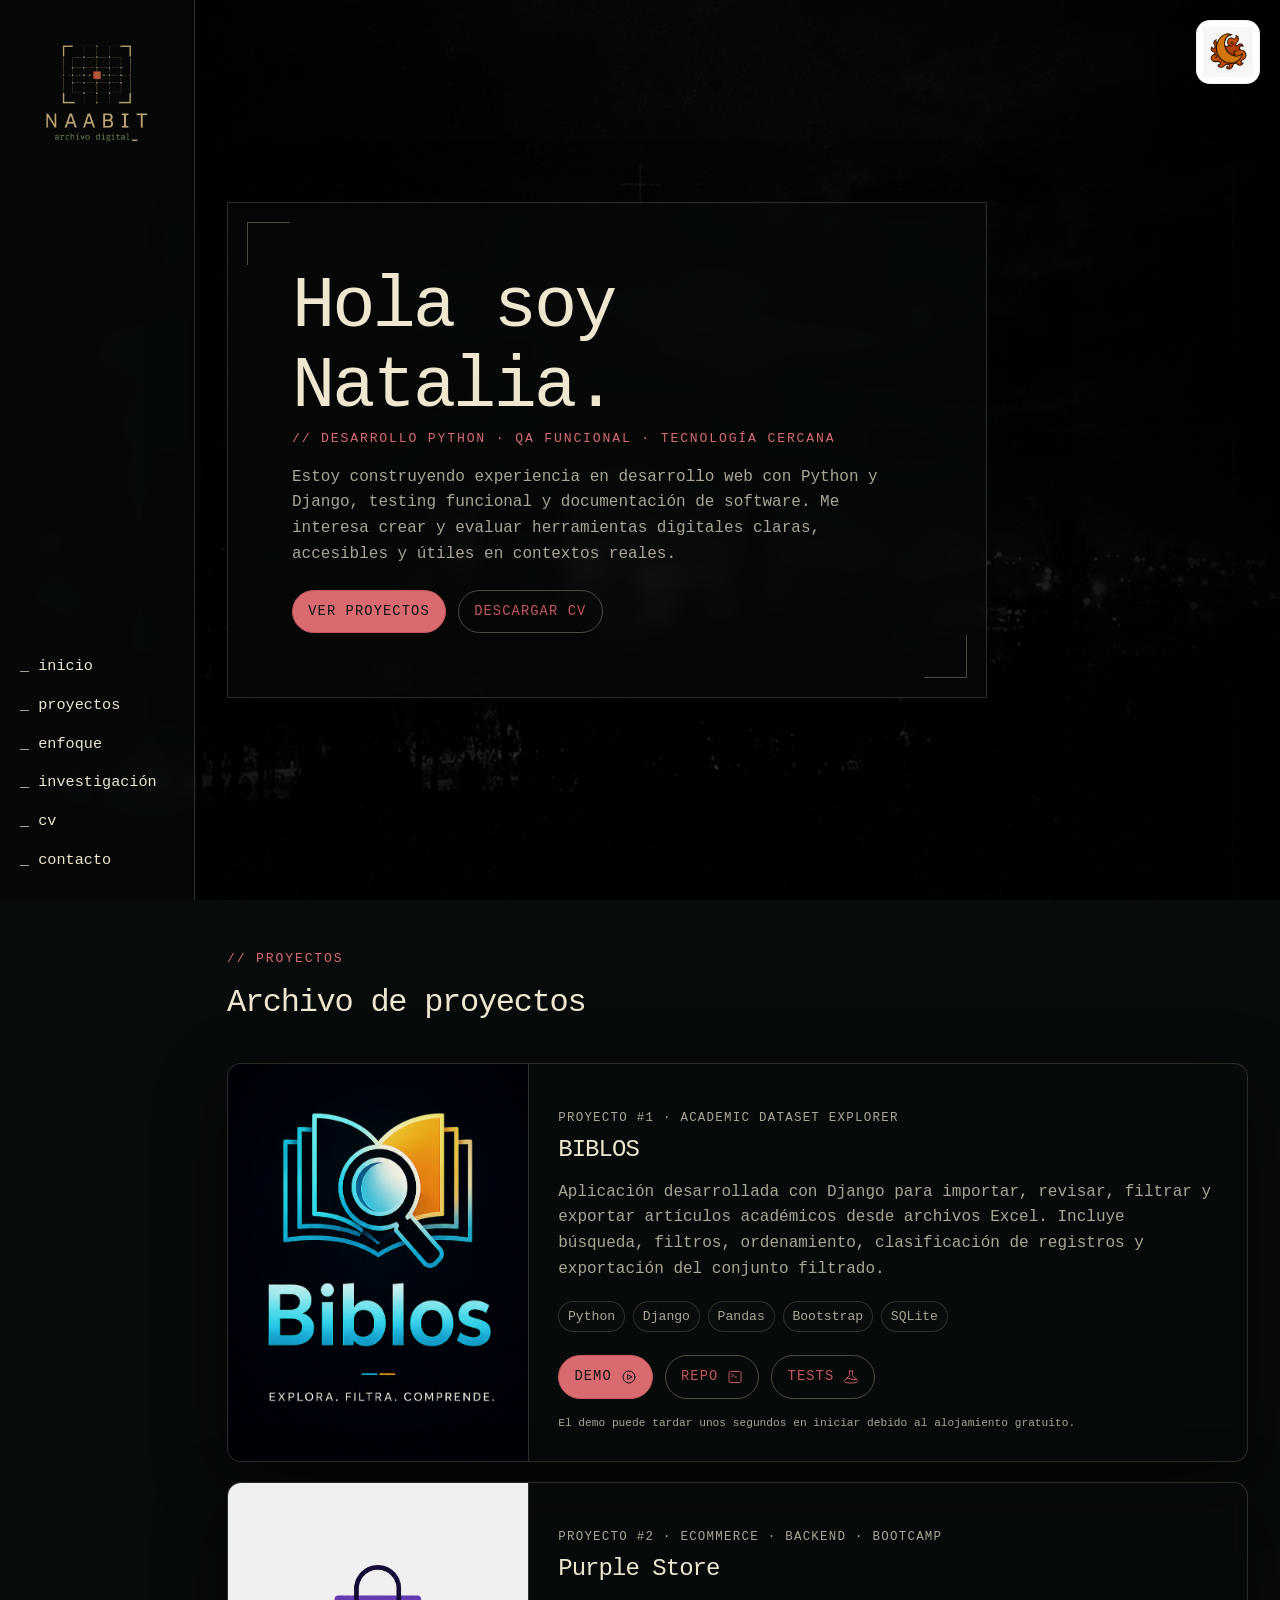
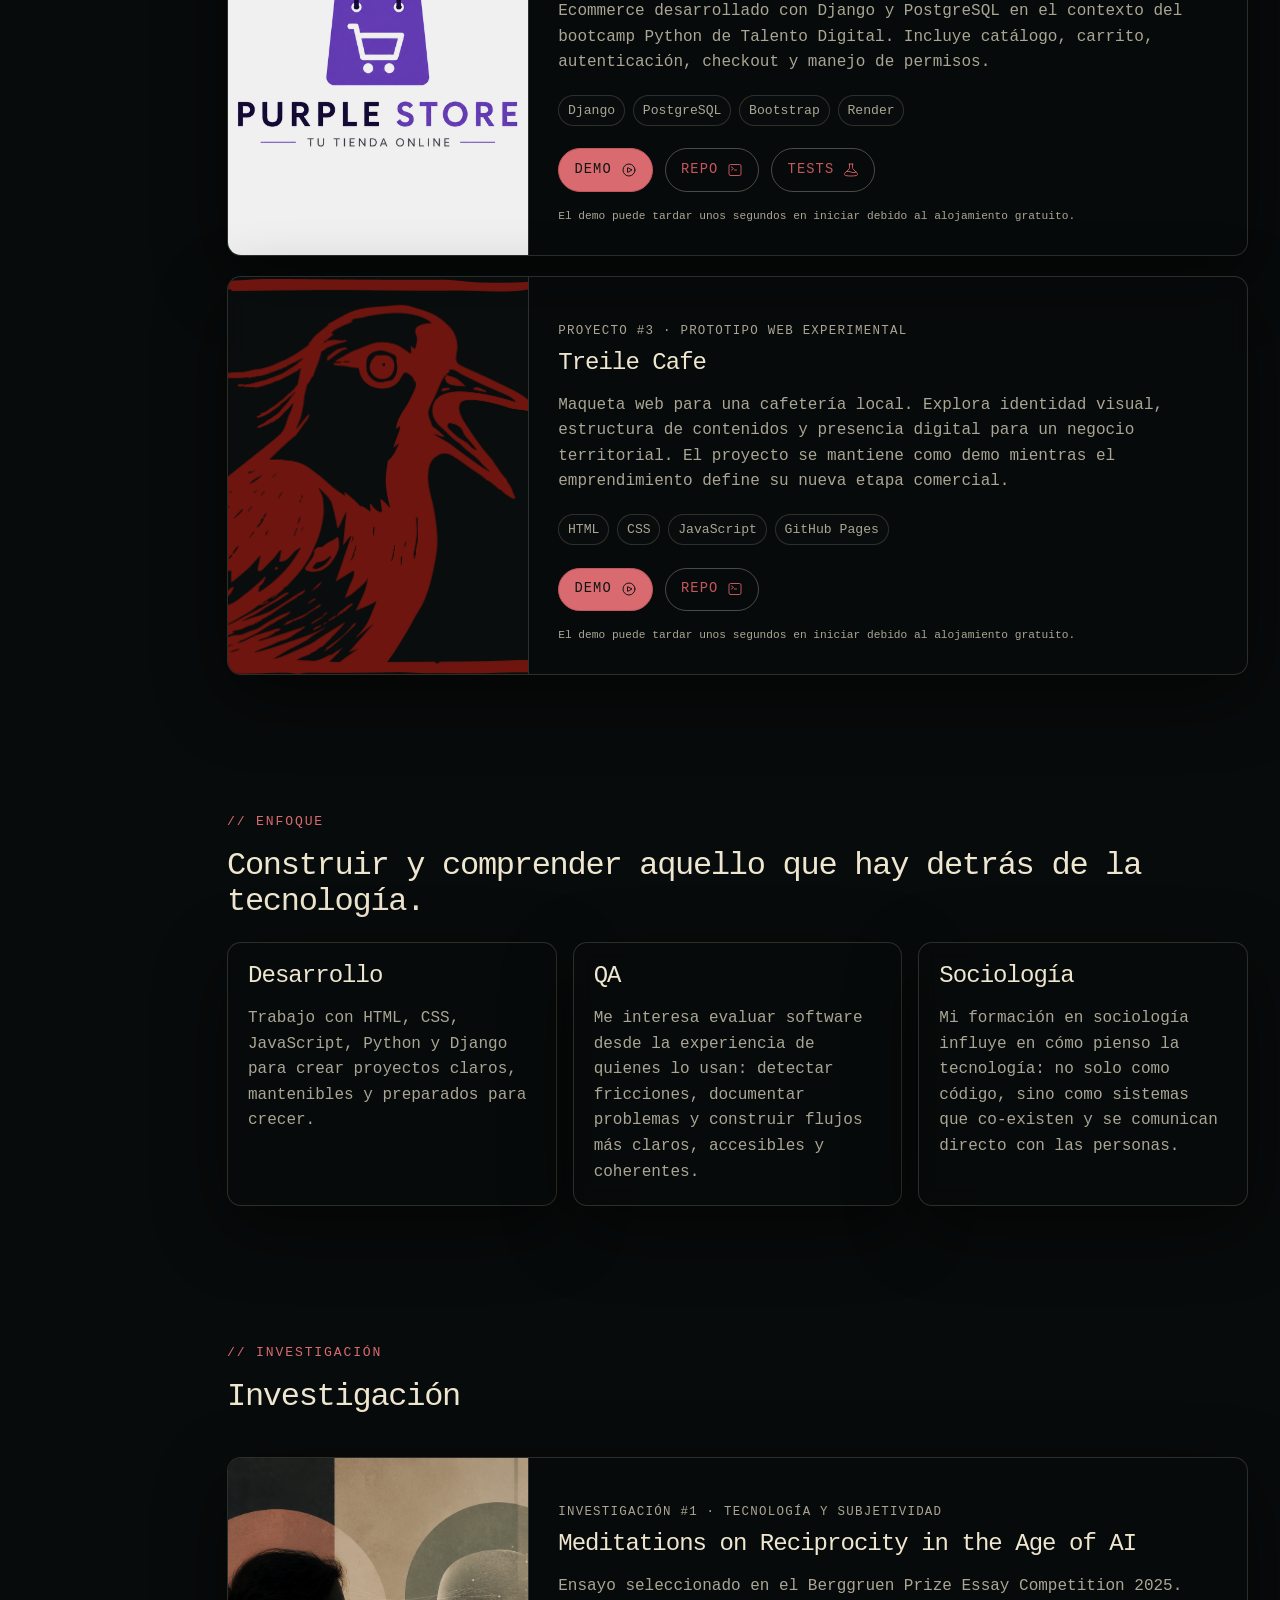
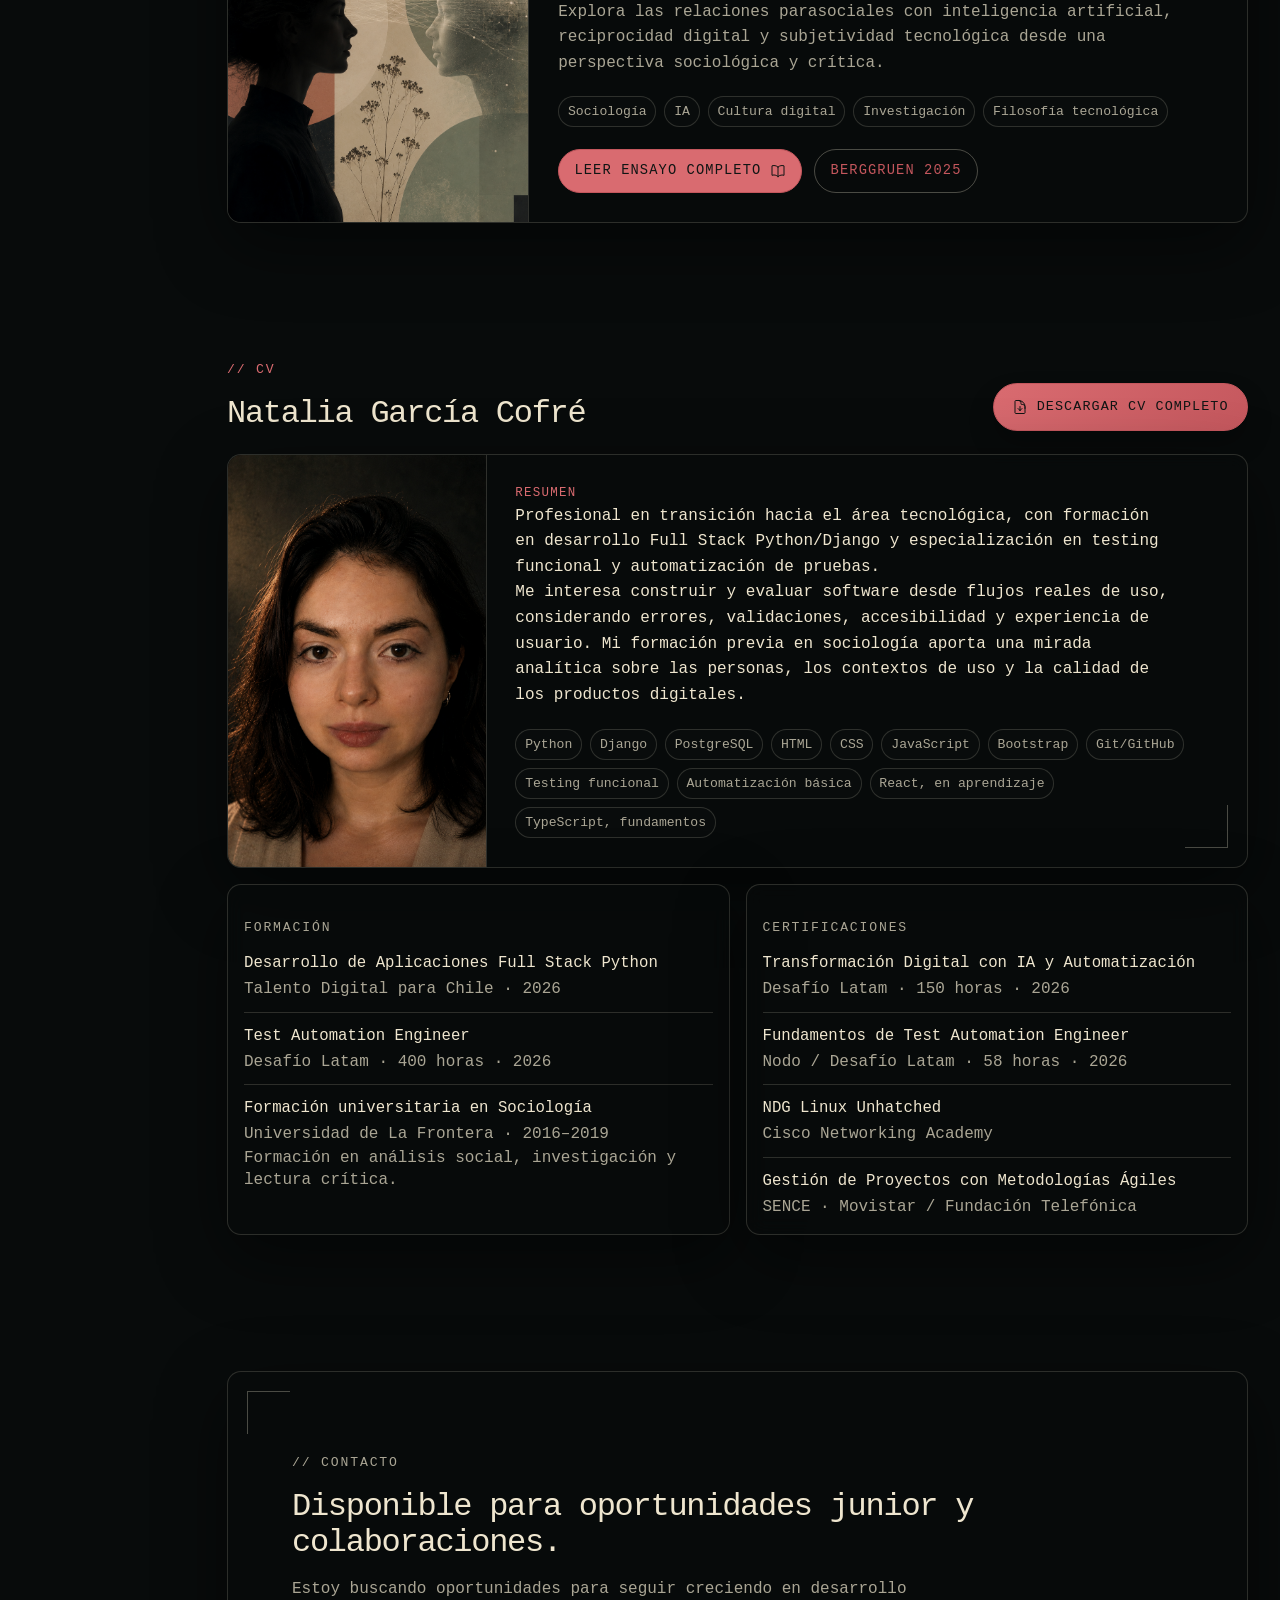
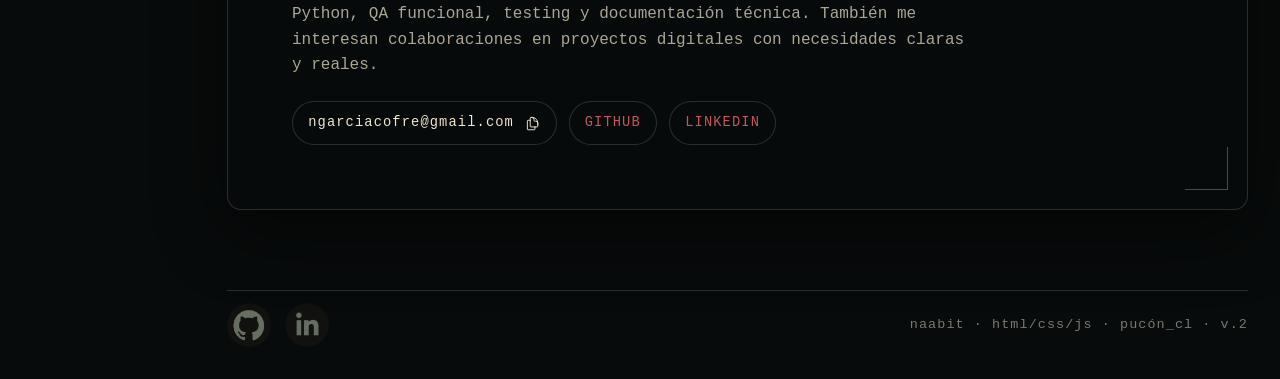
==== commit a4f282d3: "agregua nuevo cuadro de texto con advertencia de carga a los demos" ====
--- a/index.html
+++ b/index.html
@@ -181,6 +181,9 @@
                   </svg>
                 </a>
               </div>
+              <p class="project-card__note">
+                El demo puede tardar unos segundos en iniciar debido al alojamiento gratuito.
+              </p>
             </div>
           </article>
 
@@ -291,6 +294,9 @@
                   </svg>
                 </a>
               </div>
+              <p class="project-card__note">
+                El demo puede tardar unos segundos en iniciar debido al alojamiento gratuito.
+              </p>
             </div>
           </article>
 
@@ -375,6 +381,9 @@
                   </svg>
                 </a>
               </div>
+              <p class="project-card__note">
+                El demo puede tardar unos segundos en iniciar debido al alojamiento gratuito.
+              </p>
             </div>
           </article>
         </section>
--- a/assets/css/style.css
+++ b/assets/css/style.css
@@ -329,6 +329,12 @@
   margin-top: 1.4rem;
 }
 
+.project-card__note {
+  margin-top: 0.75rem;
+  font-size: 0.70em;
+  color: var(--color-text-soft);
+}
+
 .button,
 .contact-link,
 .text-link {
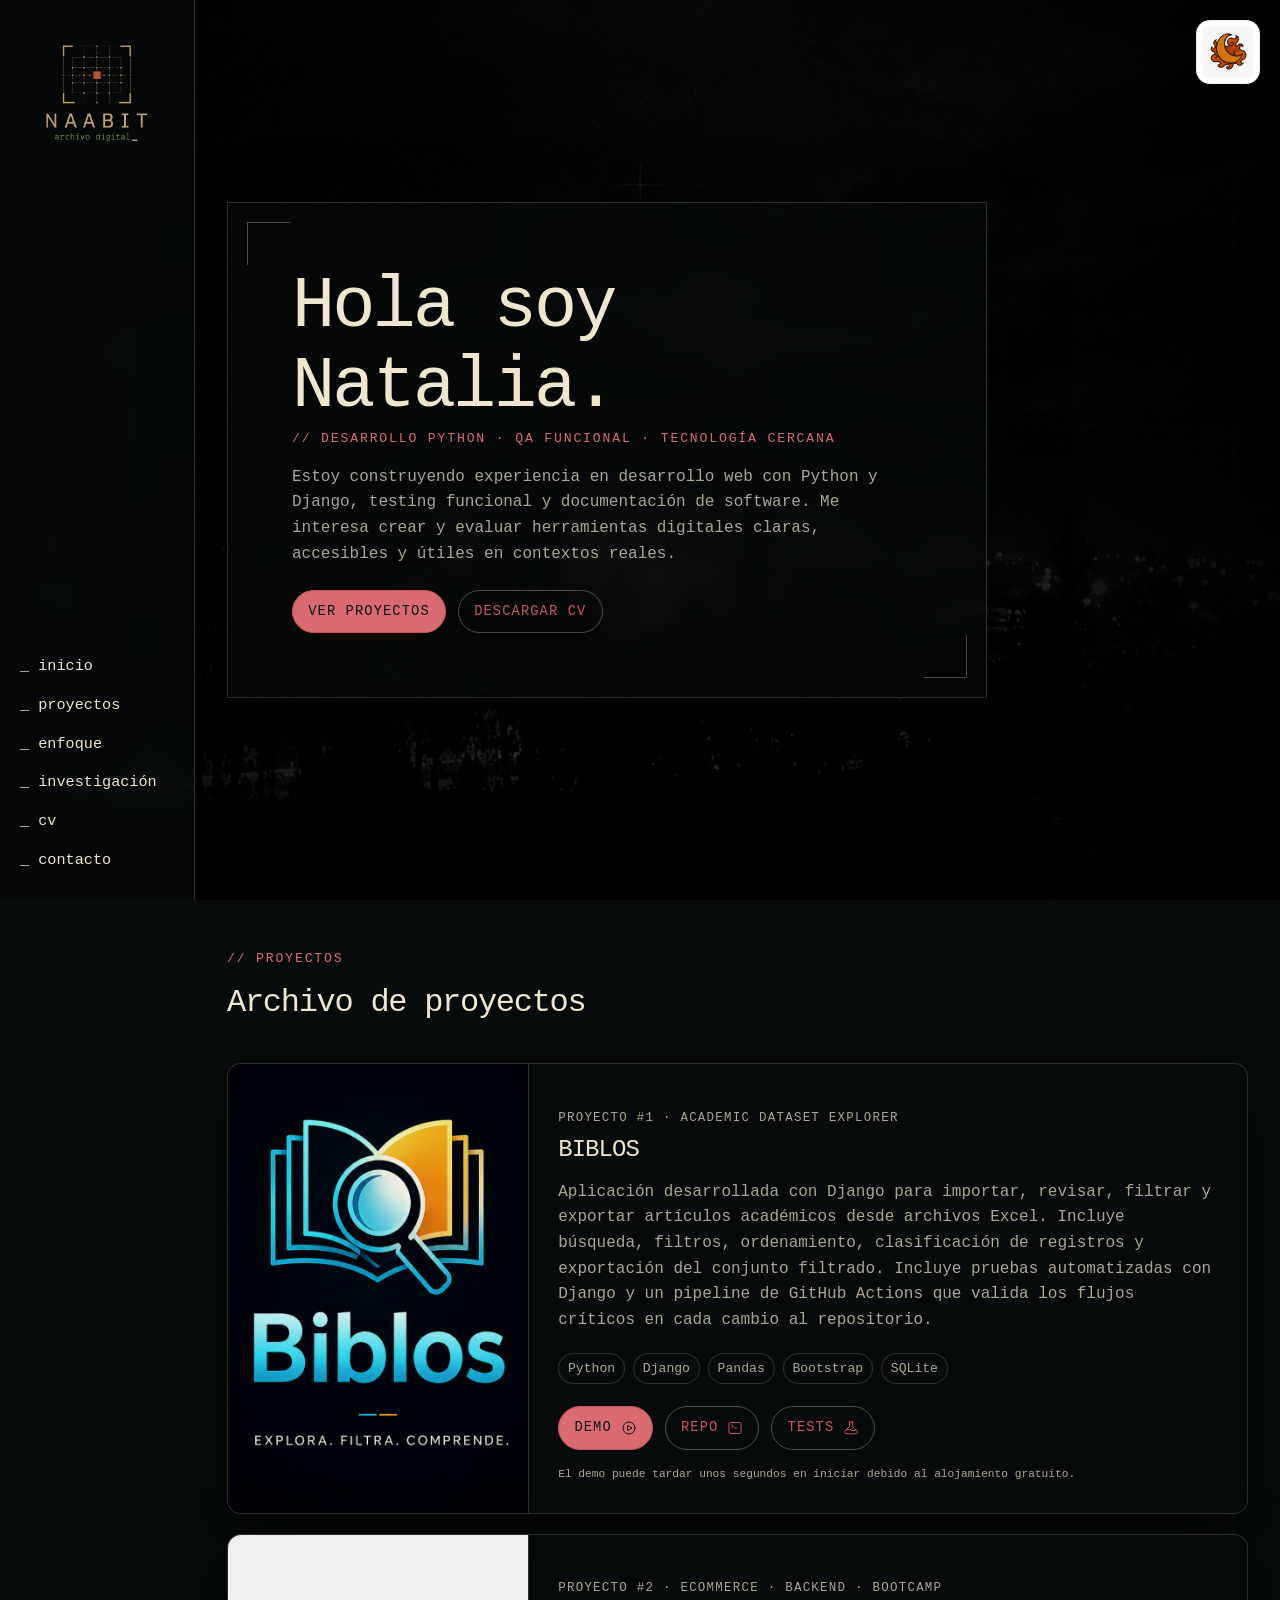
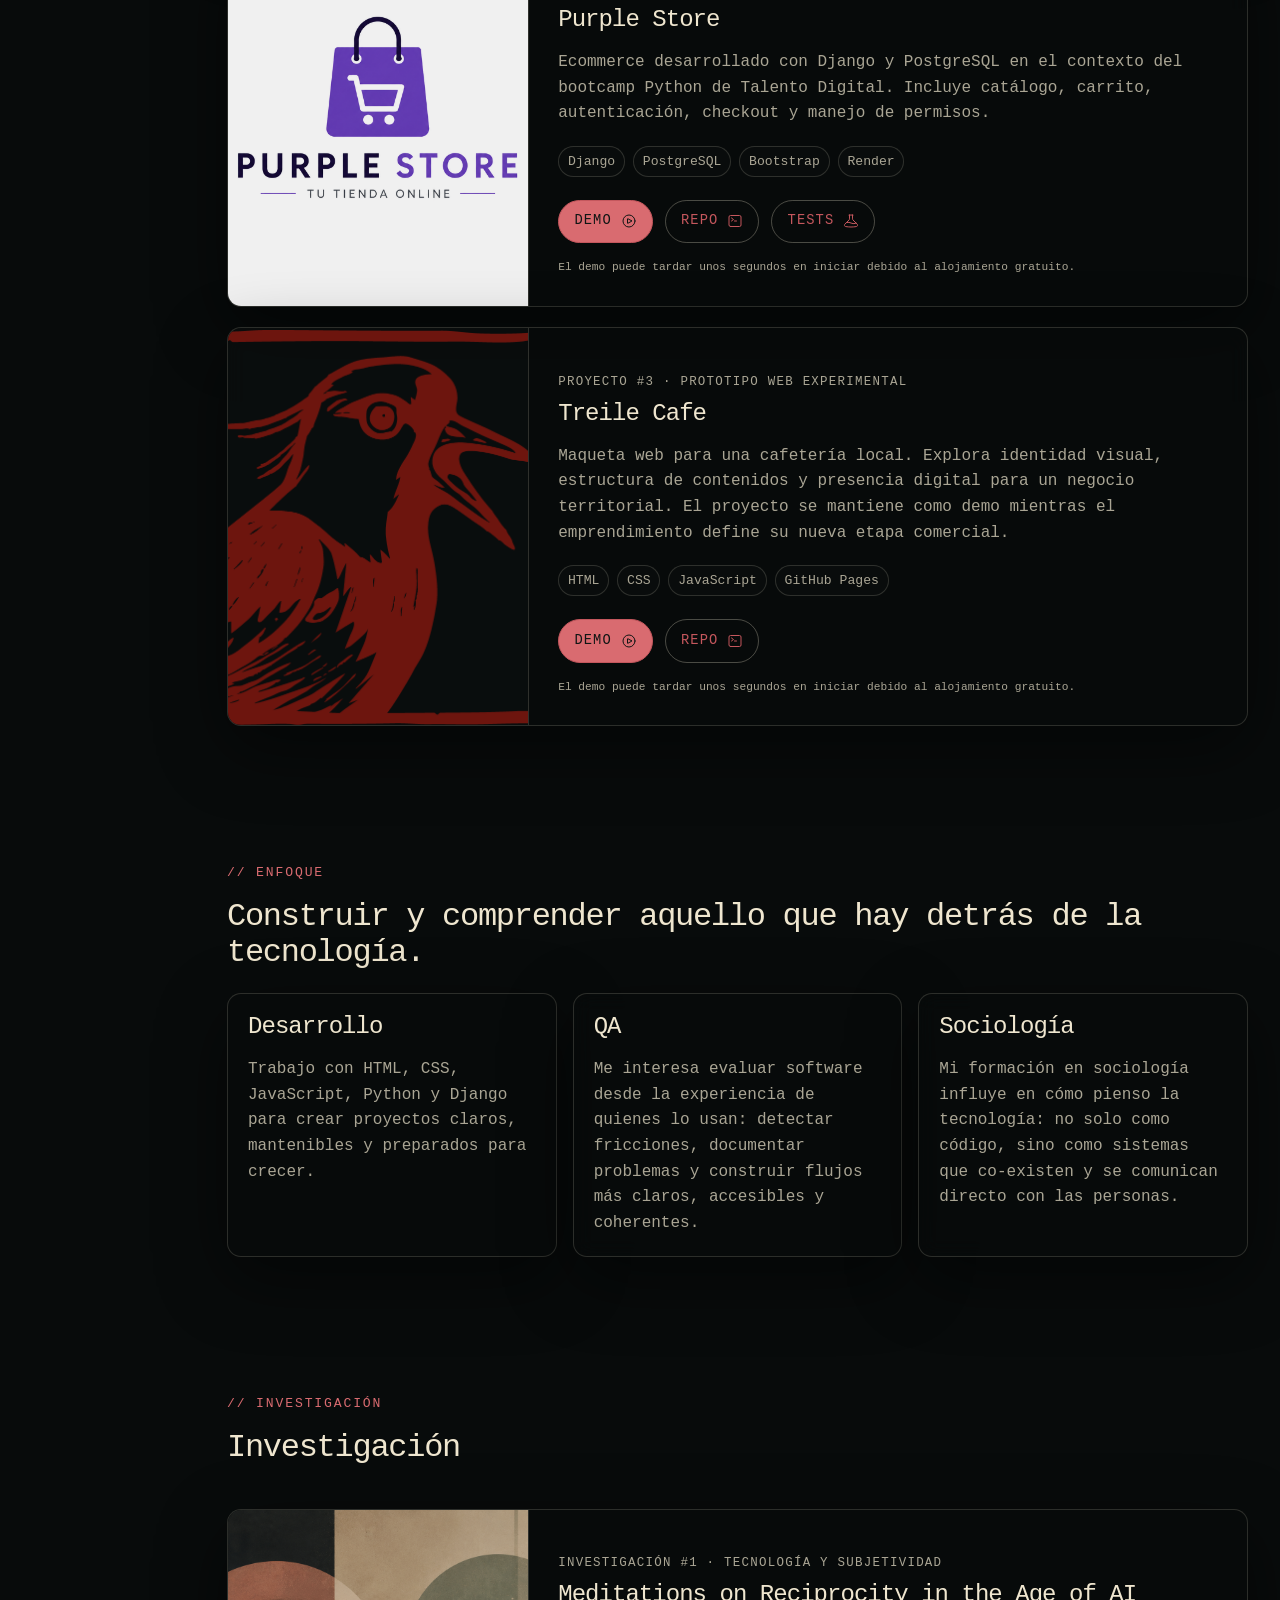
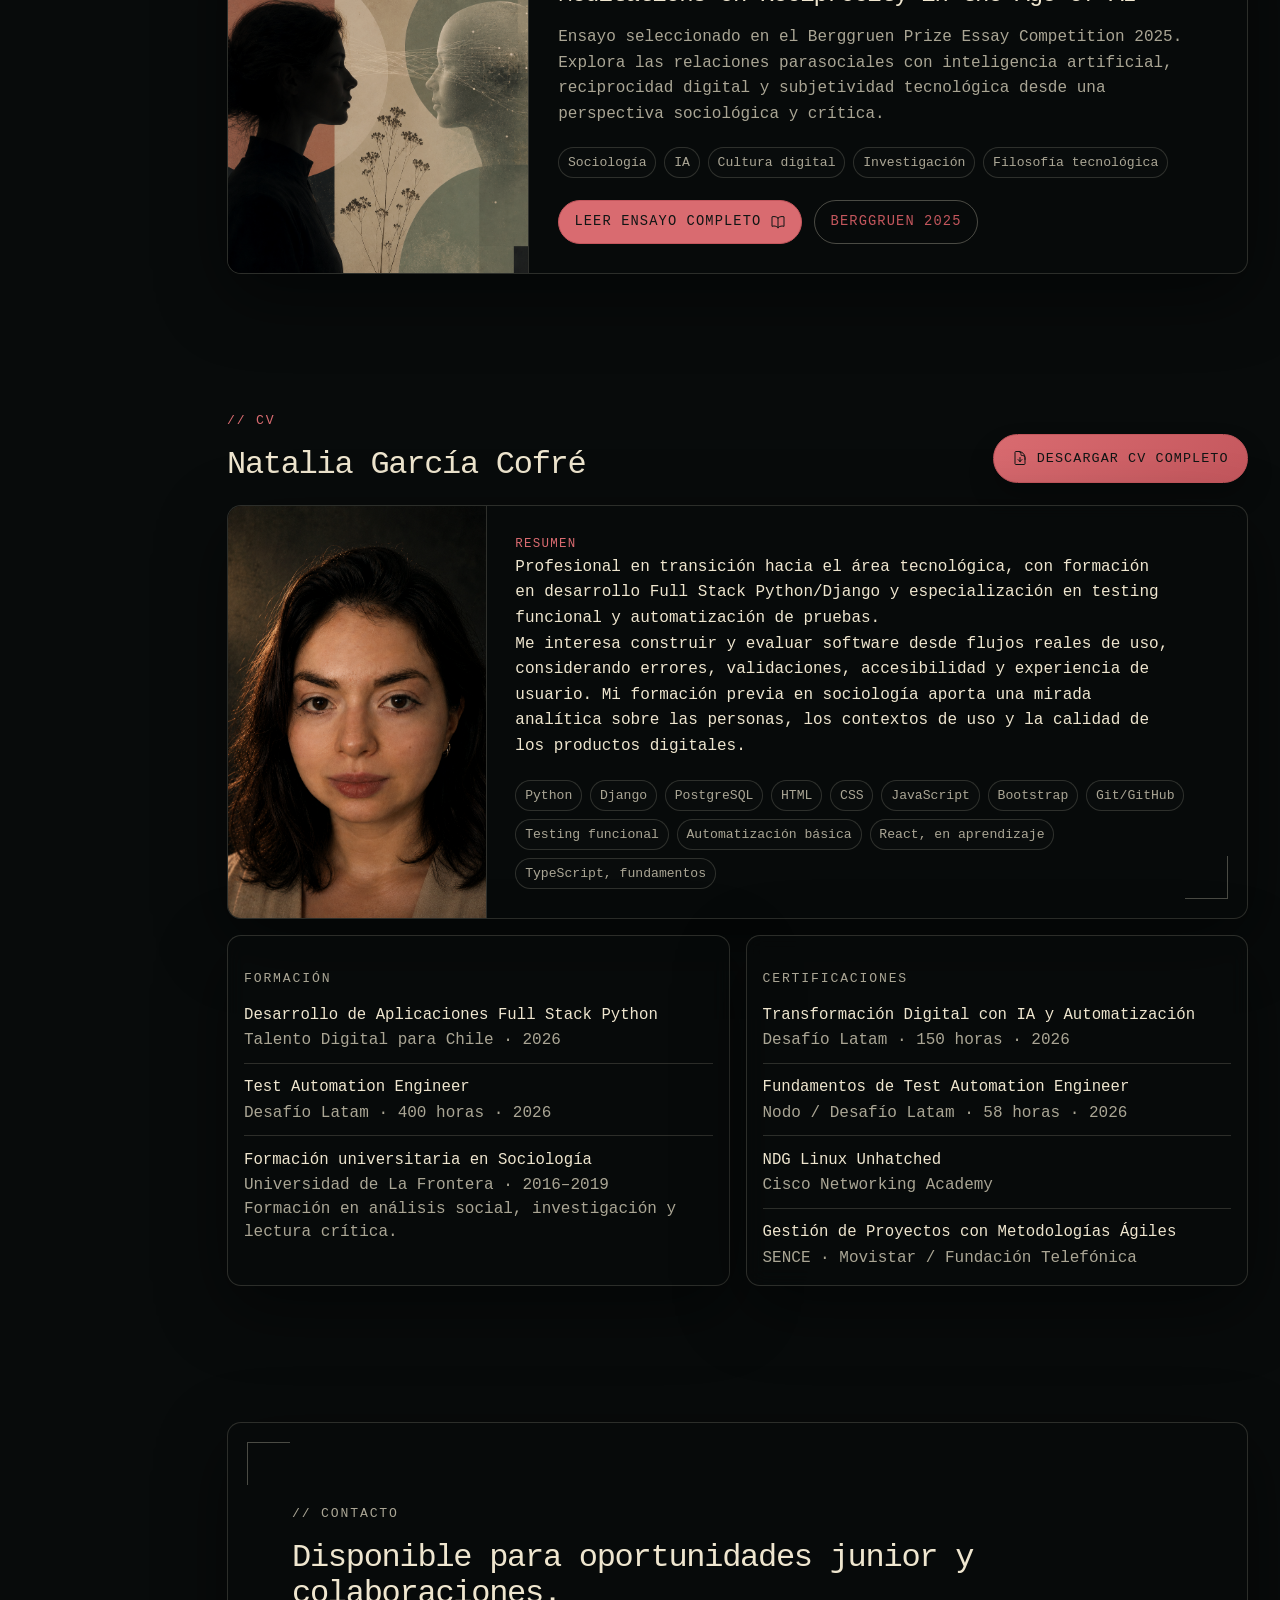
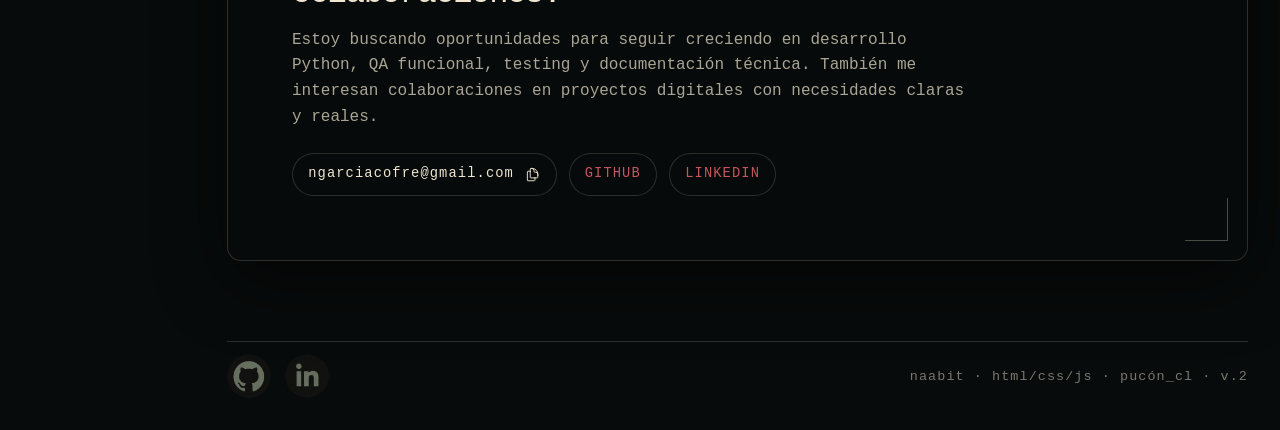
==== commit fbff70a1: "edicion en descripcion de biblos" ====
--- a/index.html
+++ b/index.html
@@ -89,6 +89,7 @@
                 Aplicación desarrollada con Django para importar, revisar, filtrar y exportar
   artículos académicos desde archivos Excel. Incluye búsqueda, filtros,
   ordenamiento, clasificación de registros y exportación del conjunto filtrado.
+  Incluye pruebas automatizadas con Django y un pipeline de GitHub Actions que valida los flujos críticos en cada cambio al repositorio.
               </p>
 
               <ul class="tag-list" aria-label="Tecnologías utilizadas en BIBLOS">
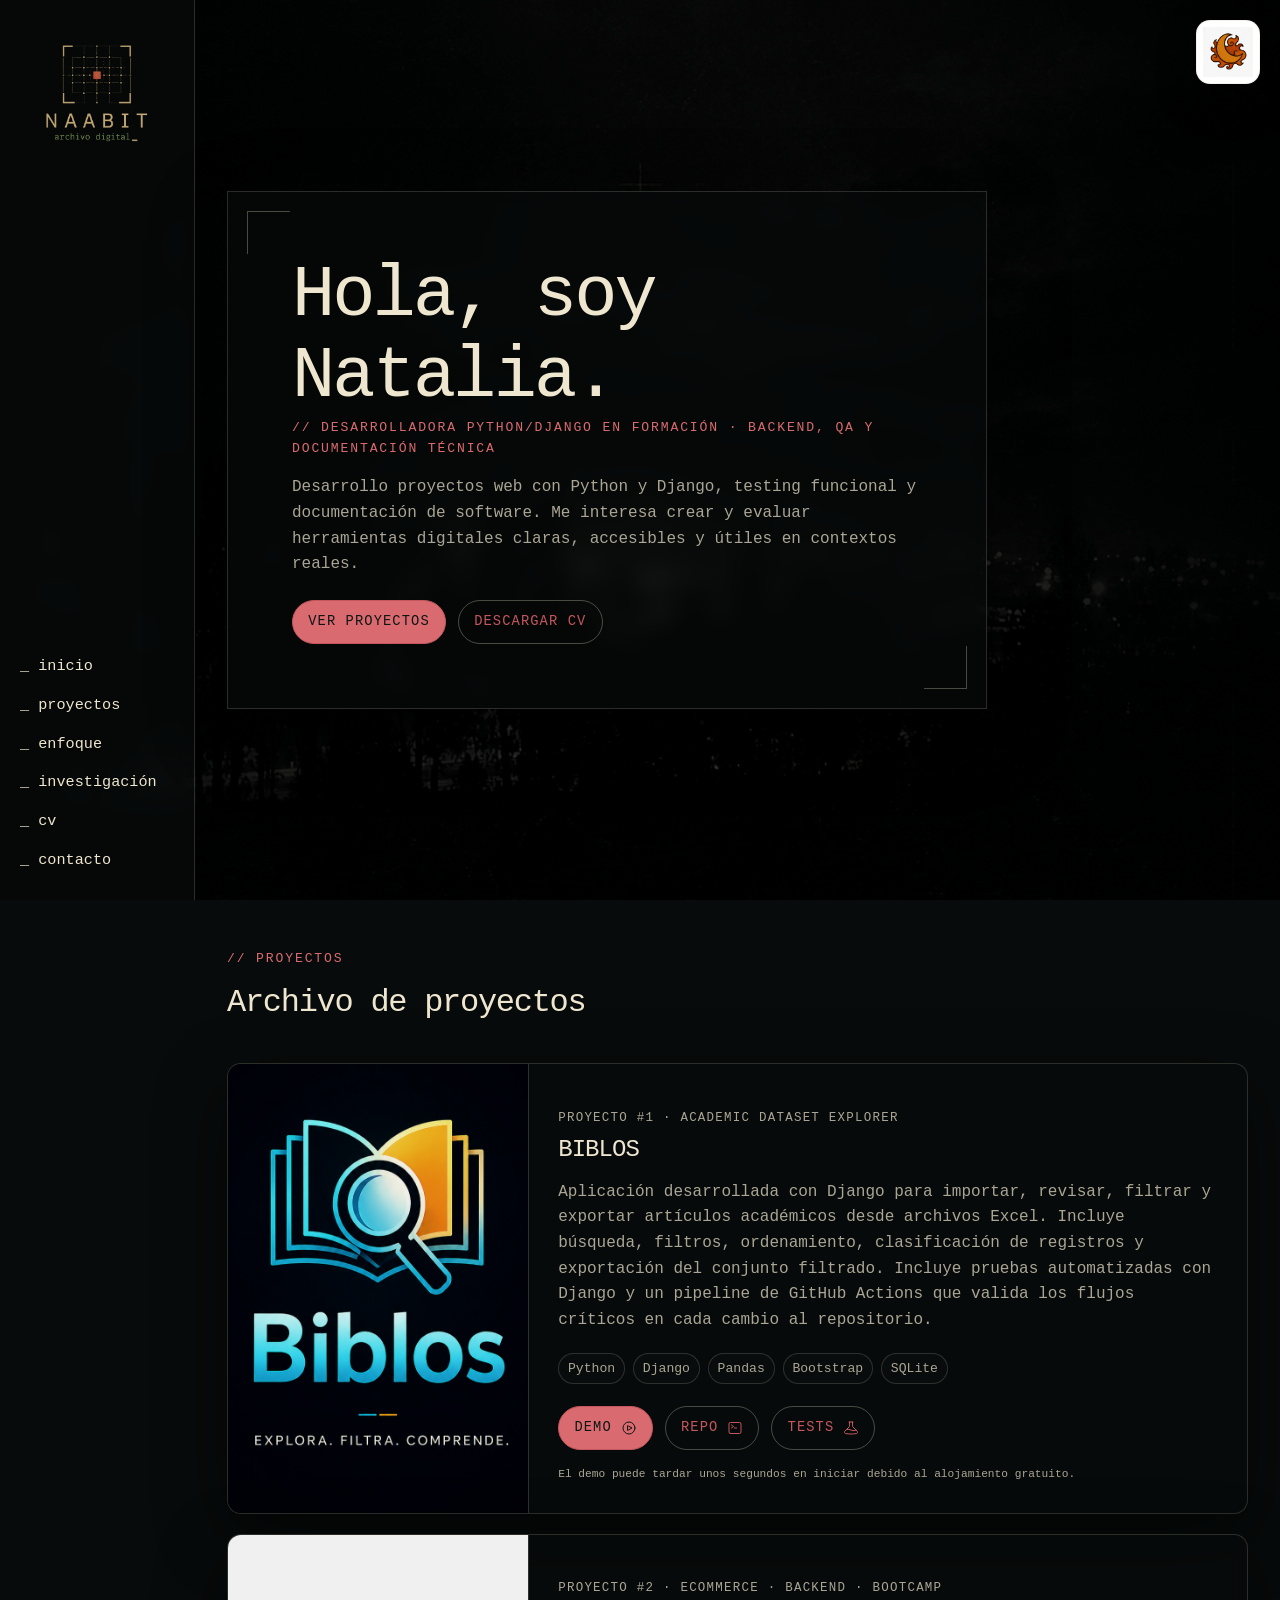
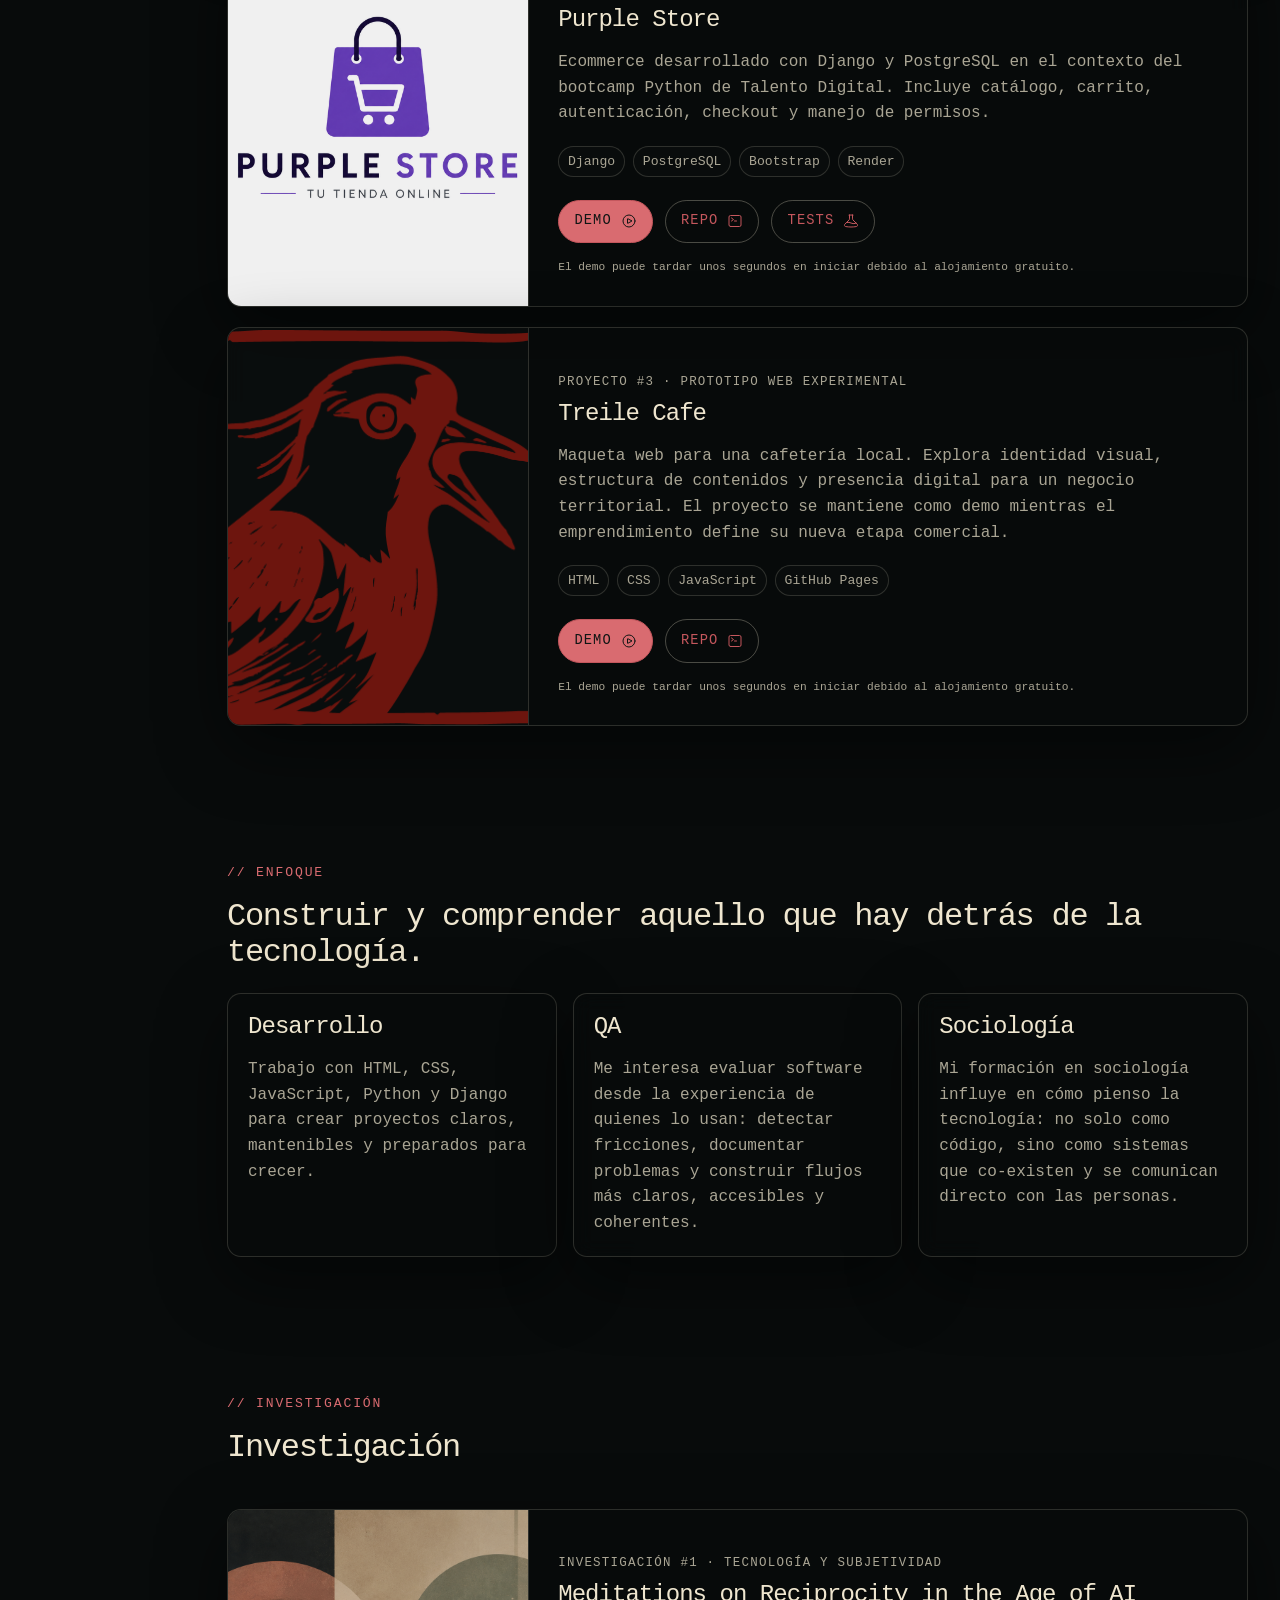
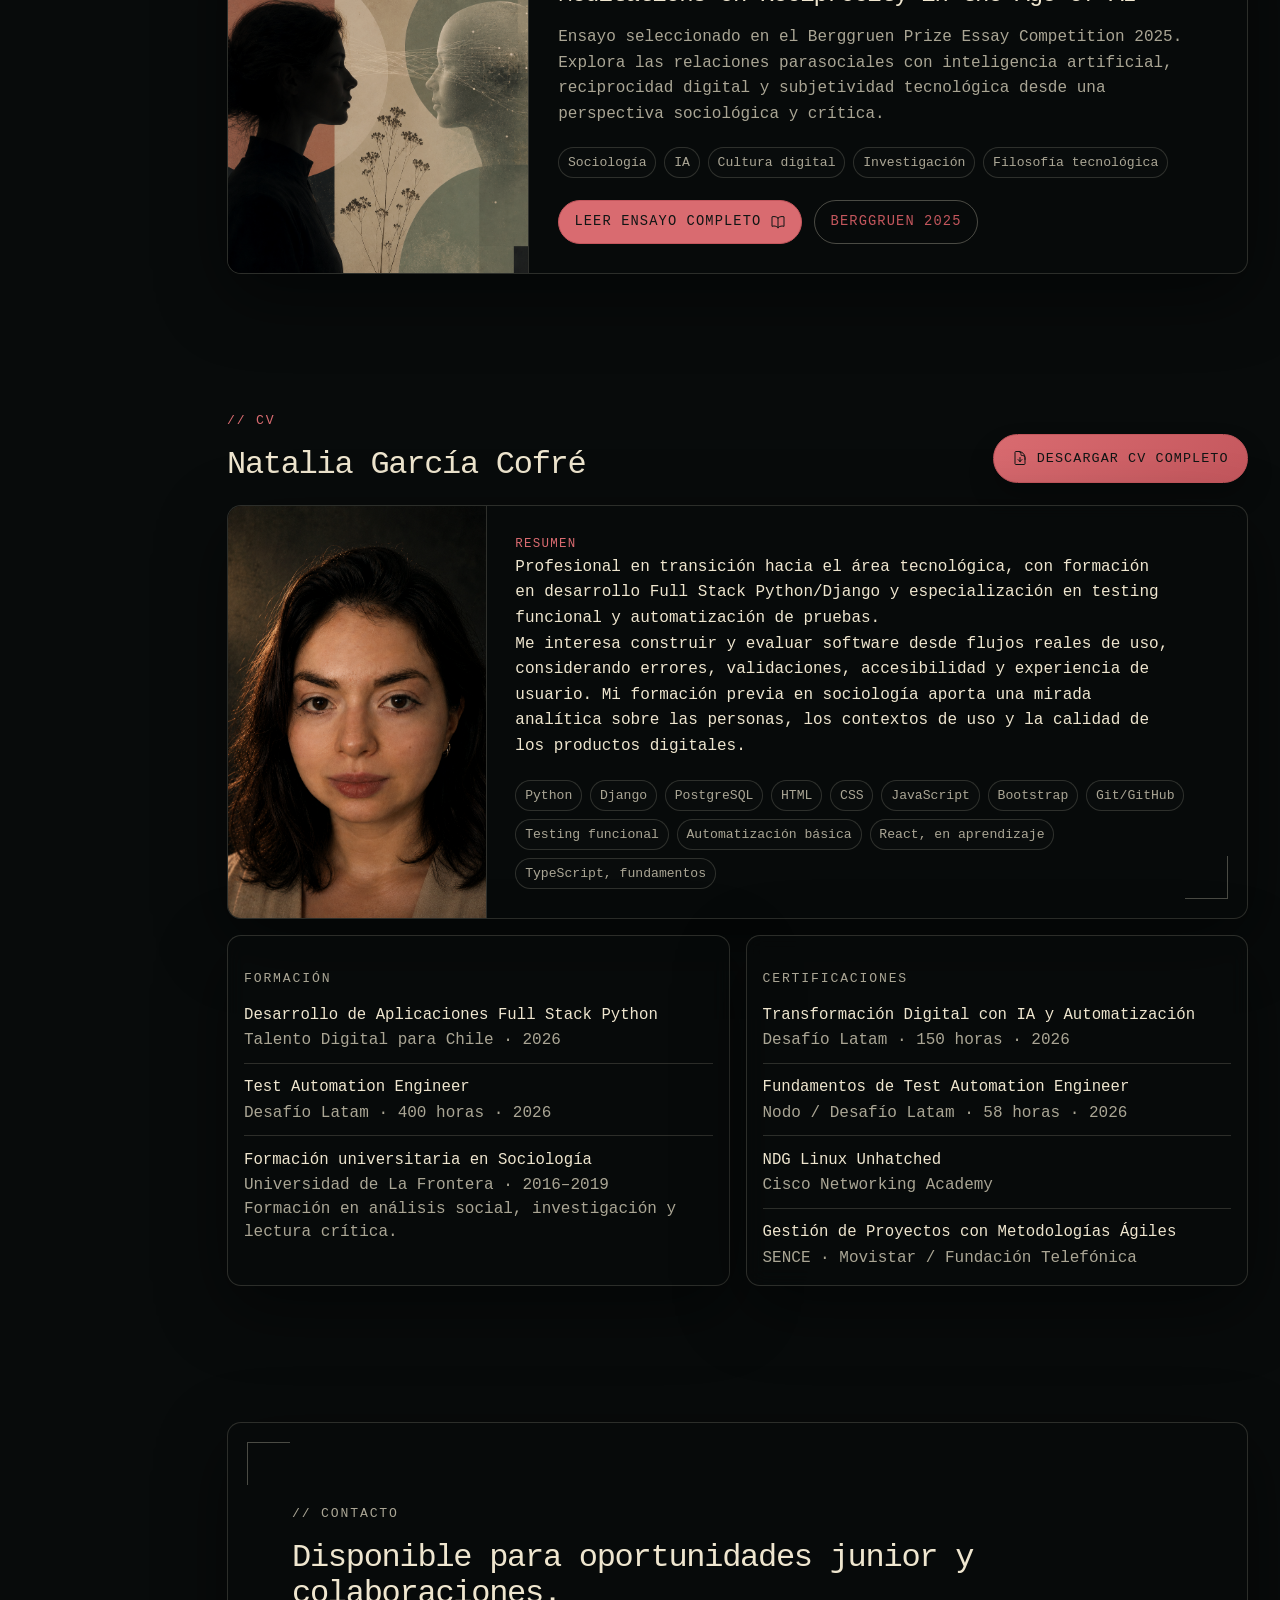
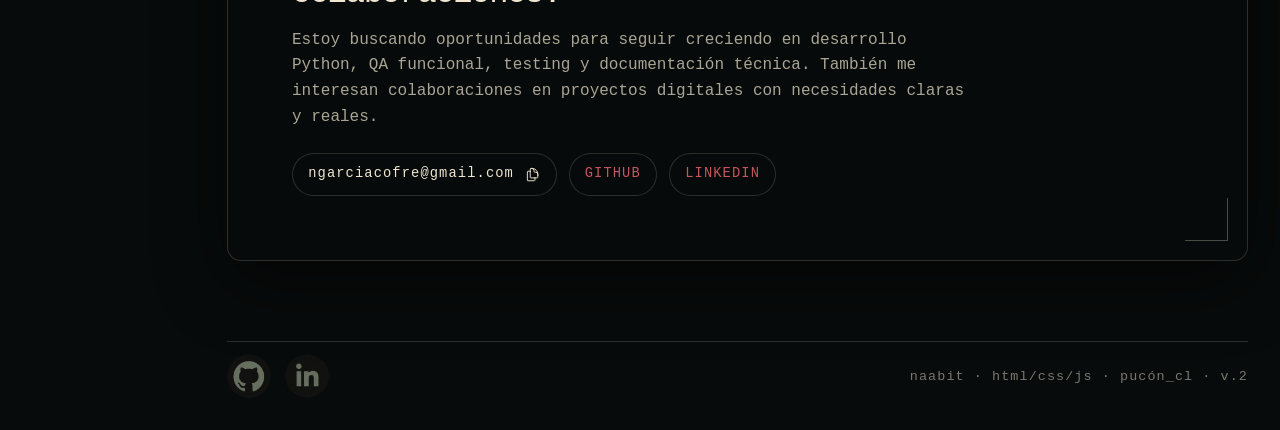
==== commit ae2c534d: "edita texto hero" ====
--- a/index.html
+++ b/index.html
@@ -6,7 +6,6 @@
     <meta
       name="description"
       content="Portafolio de Natalia García Cofré"
-      image="./assets/img/logo2.png"
     />
     <title>Natalia García | Naabit</title>
 
@@ -40,12 +39,15 @@
       <main class="main">
         <section class="hero" id="inicio" aria-labelledby="hero-title">
           <div class="hero__panel frame-panel">
-            <h1 id="hero-title">Hola soy Natalia.</h1>
-            <p class="eyebrow">// Desarrollo Python · QA funcional · tecnología cercana</p>
+            <h1 id="hero-title">Hola, soy Natalia.</h1>
+
+            <p class="eyebrow">
+              // Desarrolladora Python/Django en formación · Backend, QA y documentación técnica
+            </p>
+
             <p class="hero__text">
-               Estoy construyendo experiencia en desarrollo web con Python y Django,
-  testing funcional y documentación de software. Me interesa crear y
-  evaluar herramientas digitales claras, accesibles y útiles en contextos reales.
+              Desarrollo proyectos web con Python y Django, testing funcional y documentación de software.
+              Me interesa crear y evaluar herramientas digitales claras, accesibles y útiles en contextos reales.
             </p>
             <div class="hero__actions">
               <a class="button button--primary" href="#proyectos">Ver proyectos</a>
